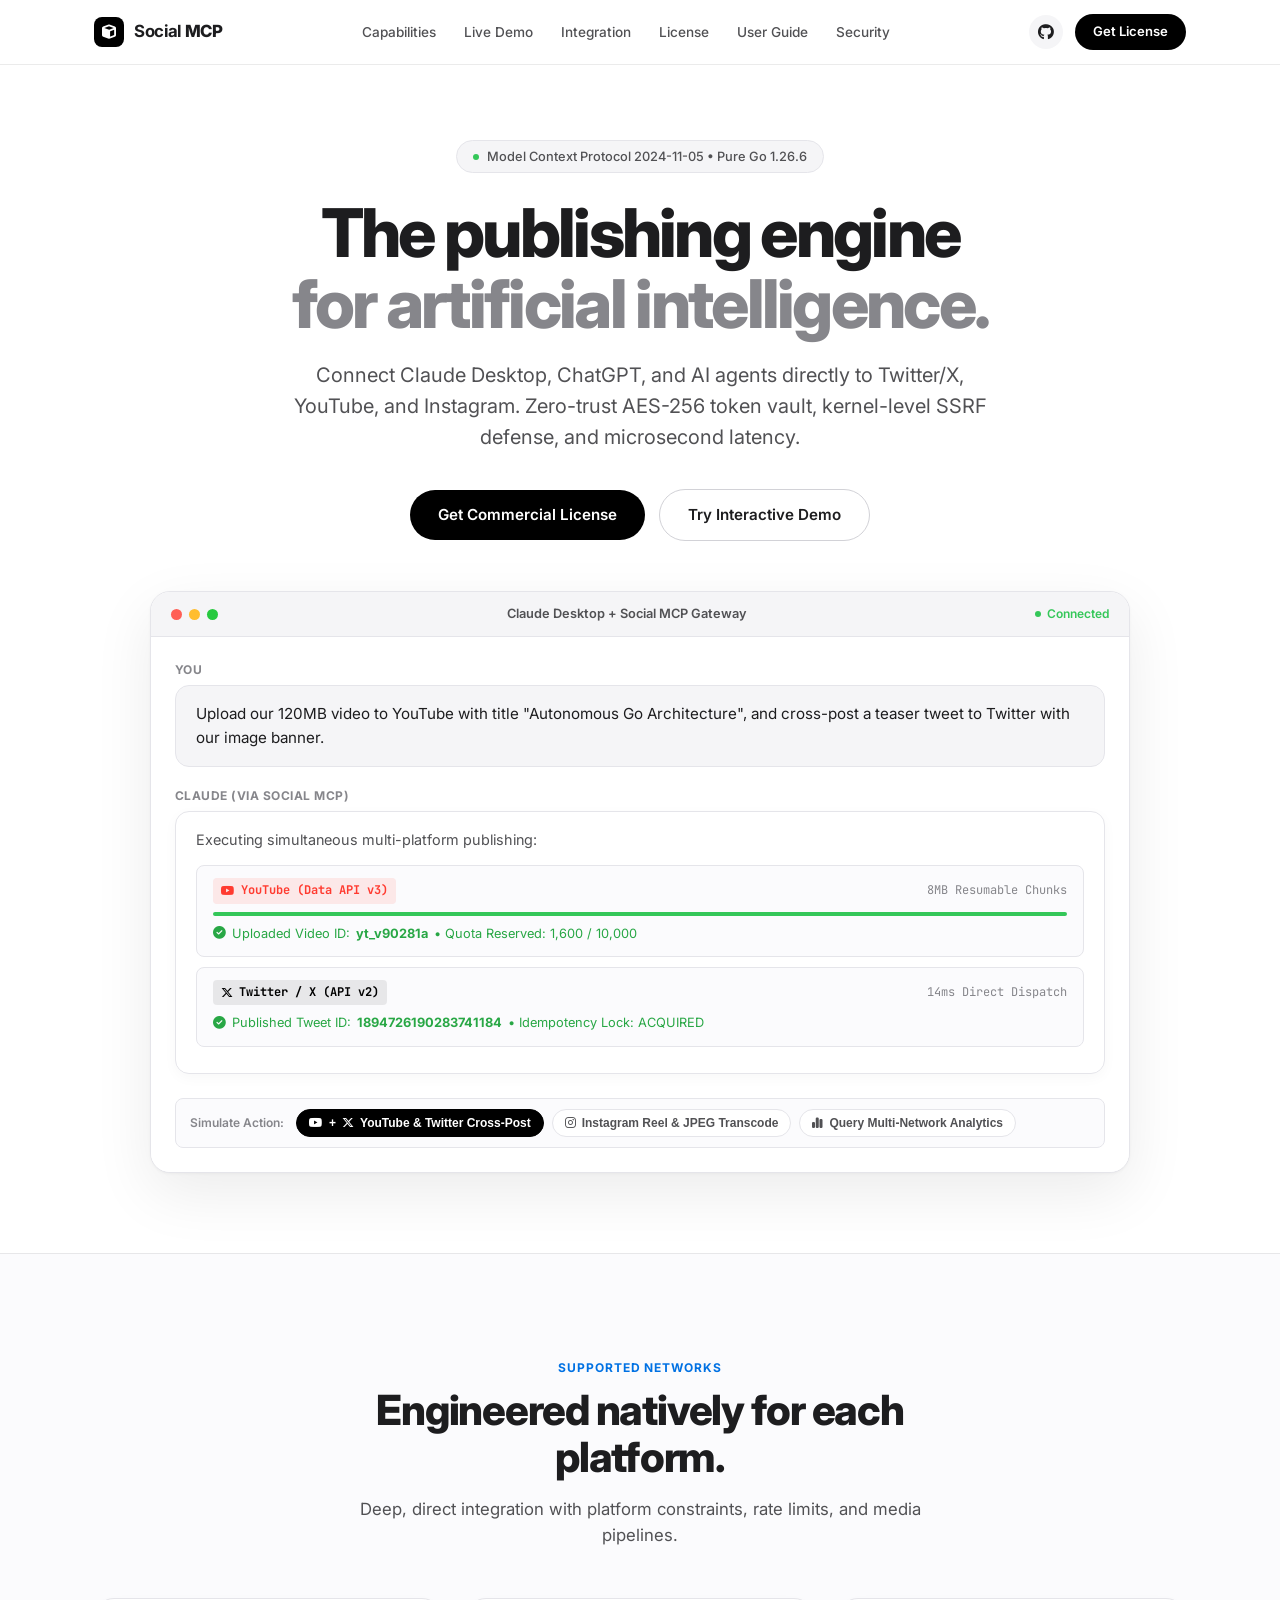
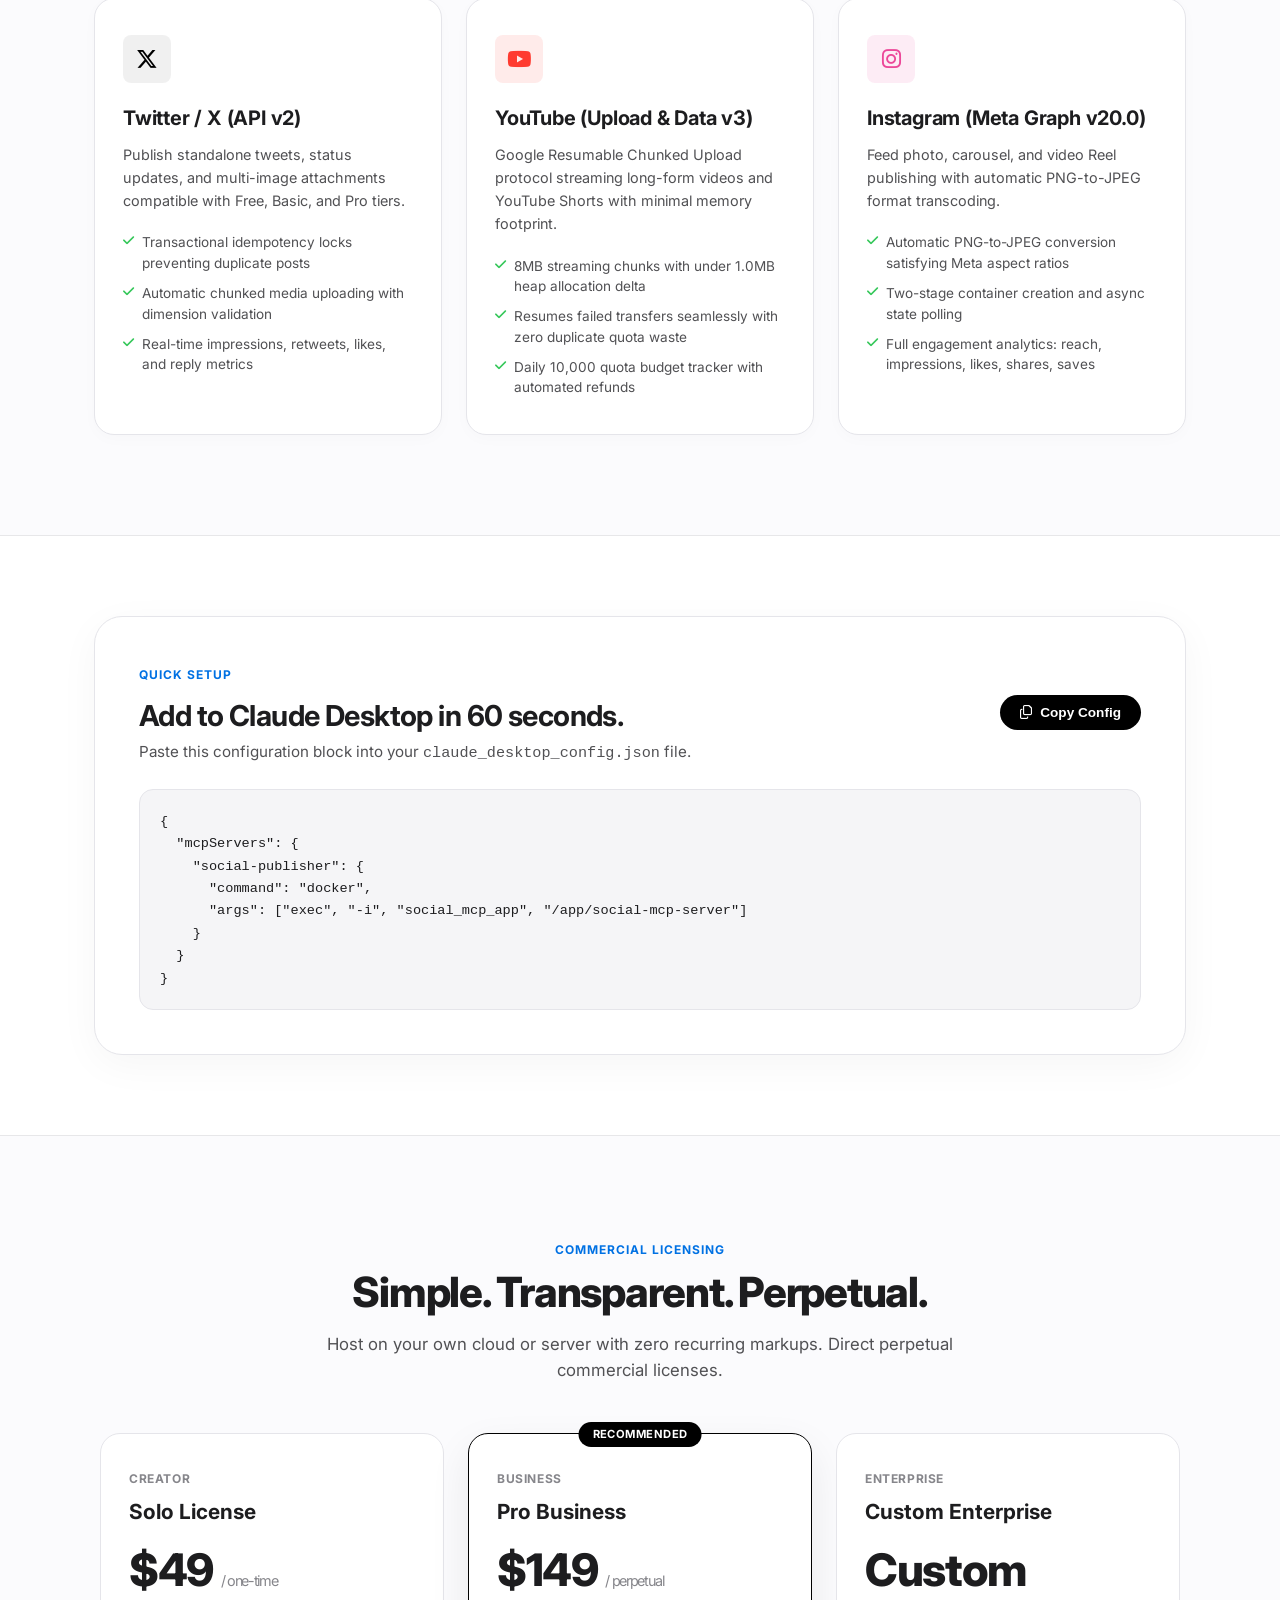
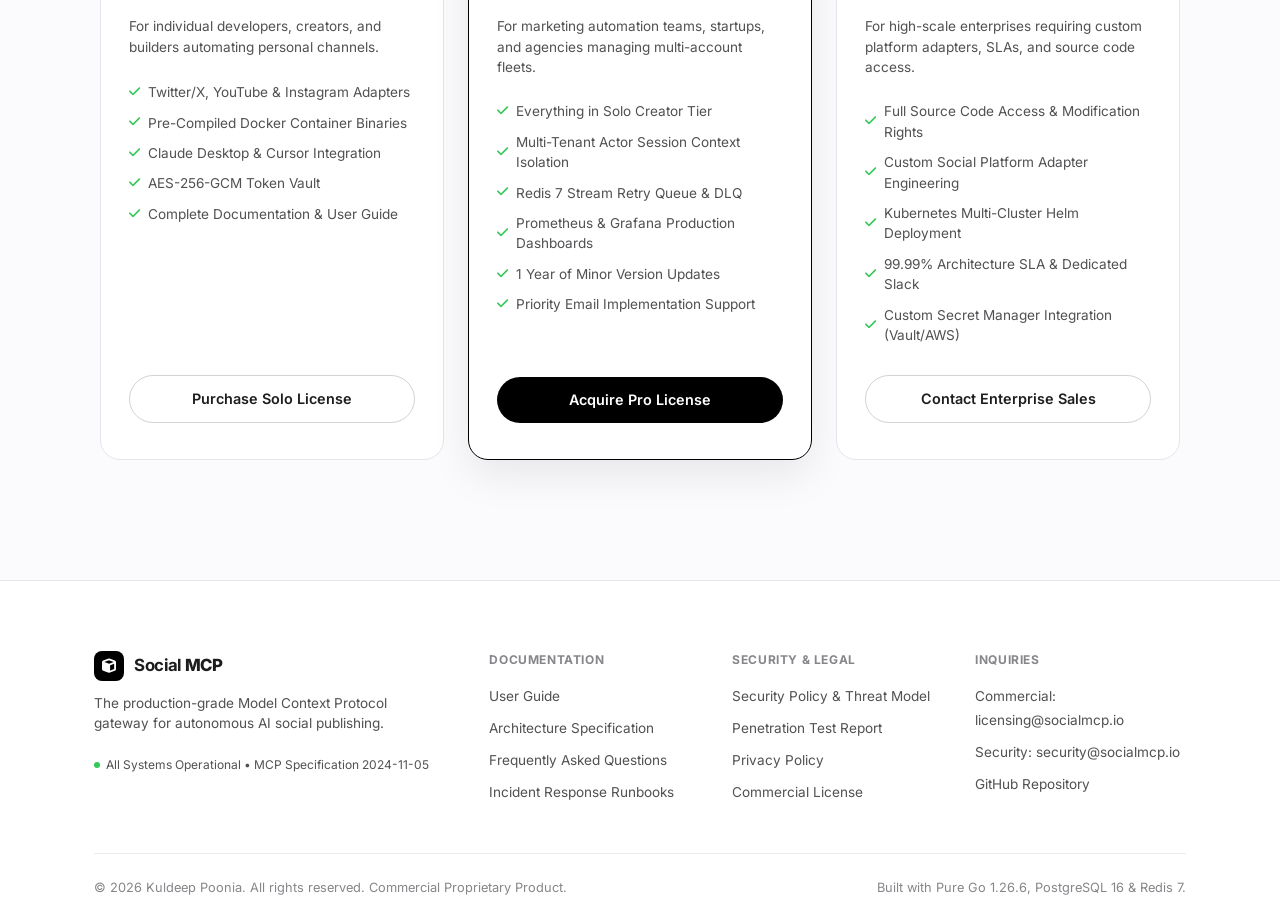
==== web/index.html @ 3e038bb0 "feat(server): serve embedded Apple-style landing page on root / route" ====
<!DOCTYPE html>
<html lang="en">
<head>
  <meta charset="UTF-8">
  <meta name="viewport" content="width=device-width, initial-scale=1.0">
  <title>Social Publishing MCP Server — The AI Publishing Gateway</title>
  <meta name="description" content="A clean, secure Model Context Protocol gateway allowing AI assistants like Claude Desktop and ChatGPT to publish content and fetch analytics across Twitter, YouTube, and Instagram.">
  <meta name="author" content="Kuldeep Poonia">

  <!-- Google Fonts: Inter Display & JetBrains Mono -->
  <link rel="preconnect" href="https://fonts.googleapis.com">
  <link rel="preconnect" href="https://fonts.gstatic.com" crossorigin>
  <link href="https://fonts.googleapis.com/css2?family=Inter:wght@300;400;500;600;700;800;900&family=JetBrains+Mono:wght@400;500;600&display=swap" rel="stylesheet">
  
  <!-- FontAwesome 6 -->
  <link rel="stylesheet" href="https://cdnjs.cloudflare.com/ajax/libs/font-awesome/6.5.1/css/all.min.css">
  
  <style>
    /* ==========================================================================
       Social Publishing MCP Server — Apple Light Minimalist Embedded Styles
       ========================================================================== */
    :root {
      --bg-pure: #ffffff;
      --bg-light: #fbfbfd;
      --bg-secondary: #f5f5f7;
      --bg-elevated: #ffffff;
      --bg-glass: rgba(255, 255, 255, 0.85);
      
      --border-light: rgba(0, 0, 0, 0.08);
      --border-subtle: #e5e5ea;
      --border-strong: #d2d2d7;
      
      --text-main: #1d1d1f;
      --text-secondary: #515154;
      --text-muted: #86868b;
      
      --apple-blue: #0071e3;
      --apple-green: #34c759;
      --apple-red: #ff3b30;
      
      --font-sans: 'Inter', -apple-system, BlinkMacSystemFont, 'SF Pro Display', 'Segoe UI', Roboto, sans-serif;
      --font-mono: 'JetBrains Mono', 'SF Mono', Menlo, Consolas, monospace;
      
      --radius-capsule: 9999px;
      --radius-sm: 8px;
      --radius-md: 14px;
      --radius-lg: 20px;
      --radius-xl: 28px;
      
      --ease-apple: cubic-bezier(0.16, 1, 0.3, 1);
    }

    *, *::before, *::after {
      box-sizing: border-box;
      margin: 0;
      padding: 0;
    }

    html {
      scroll-behavior: smooth;
      font-size: 16px;
      background-color: var(--bg-pure);
      color: var(--text-main);
      font-family: var(--font-sans);
      overflow-x: hidden;
      -webkit-font-smoothing: antialiased;
      -moz-osx-font-smoothing: grayscale;
    }

    body {
      position: relative;
      min-height: 100vh;
      line-height: 1.5;
      background: var(--bg-pure);
      color: var(--text-main);
    }

    .container {
      width: 100%;
      max-width: 1140px;
      margin: 0 auto;
      padding: 0 24px;
    }

    /* Apple Light Navbar */
    .navbar-wrapper {
      position: fixed;
      top: 0;
      left: 0;
      width: 100%;
      z-index: 1000;
      background: var(--bg-glass);
      backdrop-filter: blur(20px) saturate(180%);
      -webkit-backdrop-filter: blur(20px) saturate(180%);
      border-bottom: 1px solid var(--border-light);
    }

    .navbar {
      display: flex;
      align-items: center;
      justify-content: space-between;
      height: 64px;
    }

    .brand-logo {
      display: flex;
      align-items: center;
      gap: 10px;
      text-decoration: none;
      color: var(--text-main);
      font-size: 1.05rem;
      font-weight: 700;
      letter-spacing: -0.02em;
    }

    .logo-mark {
      width: 30px;
      height: 30px;
      border-radius: 8px;
      background: #000;
      color: #fff;
      display: flex;
      align-items: center;
      justify-content: center;
      font-size: 0.9rem;
    }

    .logo-text strong {
      font-weight: 800;
    }

    .nav-menu {
      display: flex;
      align-items: center;
      gap: 28px;
    }

    .nav-menu a {
      text-decoration: none;
      color: var(--text-secondary);
      font-size: 0.85rem;
      font-weight: 500;
      transition: color 0.2s var(--ease-apple);
    }

    .nav-menu a:hover {
      color: var(--text-main);
    }

    .nav-right {
      display: flex;
      align-items: center;
      gap: 12px;
    }

    .nav-icon-link {
      width: 34px;
      height: 34px;
      border-radius: 50%;
      background: var(--bg-secondary);
      display: flex;
      align-items: center;
      justify-content: center;
      color: var(--text-main);
      text-decoration: none;
      font-size: 1rem;
      transition: all 0.2s var(--ease-apple);
    }

    .nav-icon-link:hover {
      background: var(--border-subtle);
    }

    .nav-action-btn {
      background: #000;
      color: #fff;
      text-decoration: none;
      font-size: 0.82rem;
      font-weight: 600;
      padding: 8px 18px;
      border-radius: var(--radius-capsule);
      transition: all 0.2s var(--ease-apple);
    }

    .nav-action-btn:hover {
      background: #2a2a2e;
      transform: scale(1.02);
    }

    /* Hero Section */
    .hero-section {
      padding: 140px 24px 80px;
      display: flex;
      flex-direction: column;
      align-items: center;
      text-align: center;
      background: var(--bg-pure);
    }

    .hero-center {
      max-width: 840px;
      margin-bottom: 50px;
    }

    .pill-badge {
      display: inline-flex;
      align-items: center;
      gap: 8px;
      padding: 6px 16px;
      border-radius: var(--radius-capsule);
      background: var(--bg-secondary);
      border: 1px solid var(--border-subtle);
      font-size: 0.8rem;
      font-weight: 500;
      color: var(--text-secondary);
      margin-bottom: 24px;
    }

    .pill-dot {
      width: 6px;
      height: 6px;
      border-radius: 50%;
      background: var(--apple-green);
    }

    .hero-title {
      font-size: 4.2rem;
      font-weight: 800;
      letter-spacing: -0.04em;
      line-height: 1.06;
      margin-bottom: 20px;
      color: var(--text-main);
    }

    .hero-gradient-text {
      color: var(--text-muted);
    }

    .hero-description {
      font-size: 1.25rem;
      color: var(--text-secondary);
      line-height: 1.55;
      max-width: 720px;
      margin: 0 auto 36px;
      font-weight: 400;
    }

    .hero-button-group {
      display: flex;
      align-items: center;
      justify-content: center;
      gap: 14px;
      flex-wrap: wrap;
    }

    .btn-apple-black {
      display: inline-flex;
      align-items: center;
      background: #000;
      color: #fff;
      font-size: 0.95rem;
      font-weight: 600;
      padding: 14px 28px;
      border-radius: var(--radius-capsule);
      text-decoration: none;
      transition: all 0.2s var(--ease-apple);
    }

    .btn-apple-black:hover {
      background: #2a2a2e;
      transform: translateY(-2px);
      box-shadow: 0 6px 20px rgba(0, 0, 0, 0.15);
    }

    .btn-apple-outline {
      display: inline-flex;
      align-items: center;
      background: #fff;
      color: var(--text-main);
      border: 1px solid var(--border-strong);
      font-size: 0.95rem;
      font-weight: 600;
      padding: 14px 28px;
      border-radius: var(--radius-capsule);
      text-decoration: none;
      transition: all 0.2s var(--ease-apple);
    }

    .btn-apple-outline:hover {
      background: var(--bg-secondary);
      border-color: #a1a1a6;
      transform: translateY(-2px);
    }

    /* Demo Window */
    .demo-window-container {
      width: 100%;
      max-width: 980px;
      margin: 0 auto;
    }

    .demo-window {
      background: #ffffff;
      border: 1px solid var(--border-subtle);
      border-radius: var(--radius-lg);
      box-shadow: 0 20px 60px rgba(0, 0, 0, 0.08), 0 1px 3px rgba(0, 0, 0, 0.04);
      overflow: hidden;
      text-align: left;
    }

    .window-header {
      background: var(--bg-secondary);
      padding: 12px 20px;
      display: flex;
      align-items: center;
      justify-content: space-between;
      border-bottom: 1px solid var(--border-subtle);
    }

    .window-buttons {
      display: flex;
      gap: 7px;
    }

    .btn-dot {
      width: 11px;
      height: 11px;
      border-radius: 50%;
    }
    .btn-dot.close { background: #ff5f56; }
    .btn-dot.min { background: #ffbd2e; }
    .btn-dot.max { background: #27c93f; }

    .window-title {
      font-size: 0.8rem;
      font-weight: 600;
      color: var(--text-secondary);
    }

    .window-badge {
      font-size: 0.75rem;
      color: var(--apple-green);
      font-weight: 600;
      display: flex;
      align-items: center;
      gap: 6px;
    }

    .live-dot {
      width: 6px;
      height: 6px;
      border-radius: 50%;
      background: var(--apple-green);
    }

    .window-body {
      padding: 24px;
      background: #ffffff;
    }

    .chat-thread {
      display: flex;
      flex-direction: column;
      gap: 20px;
      margin-bottom: 24px;
    }

    .chat-row {
      display: flex;
      flex-direction: column;
      gap: 6px;
    }

    .chat-label {
      font-size: 0.75rem;
      font-weight: 700;
      color: var(--text-muted);
      text-transform: uppercase;
      letter-spacing: 0.04em;
    }

    .chat-card {
      border-radius: var(--radius-md);
      padding: 16px 20px;
      font-size: 0.95rem;
      line-height: 1.6;
    }

    .user-bubble {
      background: var(--bg-secondary);
      color: var(--text-main);
      border: 1px solid var(--border-subtle);
    }

    .ai-bubble {
      background: #ffffff;
      border: 1px solid var(--border-subtle);
      color: var(--text-main);
      box-shadow: 0 4px 14px rgba(0, 0, 0, 0.03);
    }

    .ai-intro {
      margin-bottom: 14px;
      color: var(--text-secondary);
      font-size: 0.9rem;
    }

    .step-card {
      background: var(--bg-light);
      border: 1px solid var(--border-subtle);
      border-radius: var(--radius-sm);
      padding: 12px 16px;
      margin-bottom: 10px;
    }

    .step-header {
      display: flex;
      align-items: center;
      justify-content: space-between;
      margin-bottom: 8px;
    }

    .platform-tag {
      font-size: 0.75rem;
      font-weight: 700;
      font-family: var(--font-mono);
      padding: 3px 8px;
      border-radius: 4px;
      display: inline-flex;
      align-items: center;
      gap: 6px;
    }

    .platform-tag.yt { background: rgba(255, 59, 48, 0.1); color: #ff3b30; }
    .platform-tag.x { background: rgba(0, 0, 0, 0.08); color: #000; }
    .platform-tag.ig { background: rgba(236, 72, 153, 0.1); color: #ec4899; }

    .step-speed {
      font-size: 0.75rem;
      color: var(--text-muted);
      font-family: var(--font-mono);
    }

    .progress-line {
      width: 100%;
      height: 4px;
      background: var(--border-subtle);
      border-radius: 99px;
      overflow: hidden;
      margin-bottom: 8px;
    }

    .progress-bar-fill {
      height: 100%;
      background: #34c759;
    }

    .step-result {
      font-size: 0.8rem;
      display: flex;
      align-items: center;
      gap: 6px;
    }

    .text-success { color: #28a745; }

    .action-bar {
      background: var(--bg-light);
      border: 1px solid var(--border-subtle);
      border-radius: var(--radius-sm);
      padding: 10px 14px;
      display: flex;
      align-items: center;
      gap: 12px;
      flex-wrap: wrap;
    }

    .action-bar-label {
      font-size: 0.75rem;
      font-weight: 600;
      color: var(--text-muted);
    }

    .action-chips {
      display: flex;
      gap: 8px;
      flex-wrap: wrap;
    }

    .action-chip {
      background: #ffffff;
      border: 1px solid var(--border-subtle);
      color: var(--text-secondary);
      font-size: 0.75rem;
      font-weight: 600;
      padding: 6px 12px;
      border-radius: var(--radius-capsule);
      cursor: pointer;
      display: inline-flex;
      align-items: center;
      gap: 6px;
      transition: all 0.2s var(--ease-apple);
    }

    .action-chip.active, .action-chip:hover {
      background: #000;
      color: #fff;
      border-color: #000;
    }

    /* Platforms Section */
    .platforms-section {
      padding: 100px 24px;
      background: var(--bg-light);
      border-top: 1px solid var(--border-light);
      border-bottom: 1px solid var(--border-light);
    }

    .text-center { text-align: center; }

    .section-heading-wrap {
      max-width: 640px;
      margin: 0 auto 50px;
    }

    .eyebrow {
      display: inline-block;
      font-size: 0.75rem;
      font-weight: 700;
      text-transform: uppercase;
      letter-spacing: 0.08em;
      color: var(--apple-blue);
      margin-bottom: 10px;
    }

    .heading-title {
      font-size: 2.6rem;
      font-weight: 800;
      letter-spacing: -0.03em;
      line-height: 1.15;
      margin-bottom: 14px;
      color: var(--text-main);
    }

    .heading-sub {
      font-size: 1.05rem;
      color: var(--text-secondary);
      line-height: 1.55;
    }

    .platforms-cards-grid {
      display: grid;
      grid-template-columns: repeat(3, 1fr);
      gap: 24px;
    }

    .platform-box {
      background: #ffffff;
      border: 1px solid var(--border-subtle);
      border-radius: var(--radius-lg);
      padding: 36px 28px;
      box-shadow: 0 4px 16px rgba(0, 0, 0, 0.02);
      transition: all 0.25s var(--ease-apple);
    }

    .platform-box:hover {
      transform: translateY(-3px);
      box-shadow: 0 12px 30px rgba(0, 0, 0, 0.06);
      border-color: var(--border-strong);
    }

    .platform-icon-wrap {
      width: 48px;
      height: 48px;
      border-radius: var(--radius-sm);
      display: flex;
      align-items: center;
      justify-content: center;
      font-size: 1.35rem;
      margin-bottom: 20px;
    }

    .x-bg { background: rgba(0, 0, 0, 0.06); color: #000; }
    .yt-bg { background: rgba(255, 59, 48, 0.1); color: #ff3b30; }
    .ig-bg { background: rgba(236, 72, 153, 0.1); color: #ec4899; }

    .platform-name {
      font-size: 1.25rem;
      font-weight: 700;
      margin-bottom: 10px;
      letter-spacing: -0.01em;
    }

    .platform-info {
      font-size: 0.9rem;
      color: var(--text-secondary);
      line-height: 1.6;
      margin-bottom: 20px;
    }

    .feature-bullets {
      list-style: none;
      display: flex;
      flex-direction: column;
      gap: 10px;
    }

    .feature-bullets li {
      font-size: 0.85rem;
      color: var(--text-secondary);
      display: flex;
      align-items: flex-start;
      gap: 8px;
    }

    .feature-bullets li i {
      color: var(--apple-green);
      margin-top: 3px;
      font-size: 0.8rem;
    }

    /* Integration Section */
    .integration-section {
      padding: 80px 24px;
    }

    .integration-card {
      background: #ffffff;
      border: 1px solid var(--border-subtle);
      border-radius: var(--radius-xl);
      padding: 44px;
      box-shadow: 0 10px 40px rgba(0, 0, 0, 0.04);
    }

    .int-header {
      display: flex;
      align-items: center;
      justify-content: space-between;
      margin-bottom: 24px;
      flex-wrap: wrap;
      gap: 16px;
    }

    .int-title {
      font-size: 1.8rem;
      font-weight: 700;
      letter-spacing: -0.02em;
      margin-bottom: 4px;
    }

    .int-sub {
      font-size: 0.95rem;
      color: var(--text-secondary);
    }

    .btn-copy-config {
      background: #000;
      color: #fff;
      border: none;
      font-size: 0.85rem;
      font-weight: 600;
      padding: 10px 20px;
      border-radius: var(--radius-capsule);
      cursor: pointer;
      display: inline-flex;
      align-items: center;
      gap: 8px;
      transition: all 0.2s var(--ease-apple);
    }

    .btn-copy-config:hover {
      background: #333;
    }

    .code-box pre {
      background: var(--bg-secondary);
      border: 1px solid var(--border-subtle);
      border-radius: var(--radius-md);
      padding: 20px;
      font-family: var(--font-mono);
      font-size: 0.85rem;
      color: var(--text-main);
      overflow-x: auto;
    }

    /* Pricing Section */
    .pricing-section {
      padding: 100px 24px 120px;
      background: var(--bg-light);
      border-top: 1px solid var(--border-light);
    }

    .pricing-cards-grid {
      display: grid;
      grid-template-columns: repeat(3, 1fr);
      gap: 24px;
      max-width: 1080px;
      margin: 0 auto;
    }

    .price-box {
      background: #ffffff;
      border: 1px solid var(--border-subtle);
      border-radius: var(--radius-lg);
      padding: 36px 28px;
      display: flex;
      flex-direction: column;
      position: relative;
      transition: all 0.25s var(--ease-apple);
    }

    .price-box:hover {
      transform: translateY(-4px);
      box-shadow: 0 12px 30px rgba(0, 0, 0, 0.05);
    }

    .featured-box {
      border-color: #000;
      box-shadow: 0 16px 40px rgba(0, 0, 0, 0.08);
    }

    .popular-ribbon {
      position: absolute;
      top: -12px;
      left: 50%;
      transform: translateX(-50%);
      background: #000;
      color: #fff;
      font-size: 0.7rem;
      font-weight: 700;
      text-transform: uppercase;
      padding: 4px 14px;
      border-radius: var(--radius-capsule);
      letter-spacing: 0.04em;
    }

    .tier-badge {
      font-size: 0.75rem;
      font-weight: 700;
      text-transform: uppercase;
      color: var(--text-muted);
      letter-spacing: 0.05em;
      margin-bottom: 8px;
    }

    .tier-title {
      font-size: 1.3rem;
      font-weight: 700;
      margin-bottom: 10px;
    }

    .tier-cost {
      font-size: 2.8rem;
      font-weight: 800;
      letter-spacing: -0.03em;
      margin-bottom: 12px;
      color: var(--text-main);
    }

    .tier-cost span {
      font-size: 0.9rem;
      font-weight: 400;
      color: var(--text-muted);
    }

    .tier-summary {
      font-size: 0.85rem;
      color: var(--text-secondary);
      margin-bottom: 24px;
      min-height: 42px;
    }

    .tier-perks {
      list-style: none;
      display: flex;
      flex-direction: column;
      gap: 10px;
      margin-bottom: 30px;
      flex-grow: 1;
    }

    .tier-perks li {
      font-size: 0.85rem;
      color: var(--text-secondary);
      display: flex;
      align-items: center;
      gap: 8px;
    }

    .tier-perks li i {
      color: var(--apple-green);
      font-size: 0.8rem;
    }

    .btn-price-solid {
      display: inline-flex;
      align-items: center;
      justify-content: center;
      background: #000;
      color: #fff;
      font-size: 0.9rem;
      font-weight: 600;
      padding: 12px 20px;
      border-radius: var(--radius-capsule);
      text-decoration: none;
      transition: all 0.2s var(--ease-apple);
    }

    .btn-price-solid:hover {
      background: #333;
    }

    .btn-price-outline {
      display: inline-flex;
      align-items: center;
      justify-content: center;
      background: #fff;
      color: var(--text-main);
      border: 1px solid var(--border-strong);
      font-size: 0.9rem;
      font-weight: 600;
      padding: 12px 20px;
      border-radius: var(--radius-capsule);
      text-decoration: none;
      transition: all 0.2s var(--ease-apple);
    }

    .btn-price-outline:hover {
      background: var(--bg-secondary);
      border-color: #000;
    }

    /* Clean Footer */
    .footer-wrapper {
      background: #ffffff;
      border-top: 1px solid var(--border-subtle);
      padding: 70px 0 30px;
    }

    .footer-top {
      display: grid;
      grid-template-columns: 1.3fr 2.7fr;
      gap: 60px;
      margin-bottom: 50px;
    }

    .footer-brand-desc {
      font-size: 0.85rem;
      color: var(--text-secondary);
      max-width: 300px;
      margin: 12px 0 16px;
      line-height: 1.5;
    }

    .footer-operational-status {
      font-size: 0.75rem;
      color: var(--text-secondary);
      display: inline-flex;
      align-items: center;
      gap: 6px;
    }

    .status-dot {
      width: 6px;
      height: 6px;
      border-radius: 50%;
      background: var(--apple-green);
    }

    .footer-nav-grid {
      display: grid;
      grid-template-columns: repeat(3, 1fr);
      gap: 32px;
    }

    .footer-nav-col h4 {
      font-size: 0.75rem;
      font-weight: 700;
      text-transform: uppercase;
      letter-spacing: 0.05em;
      color: var(--text-muted);
      margin-bottom: 14px;
    }

    .footer-nav-col ul {
      list-style: none;
      display: flex;
      flex-direction: column;
      gap: 8px;
    }

    .footer-nav-col a {
      text-decoration: none;
      font-size: 0.85rem;
      color: var(--text-secondary);
      transition: color 0.2s var(--ease-apple);
    }

    .footer-nav-col a:hover {
      color: #000;
    }

    .footer-bottom {
      display: flex;
      align-items: center;
      justify-content: space-between;
      padding-top: 24px;
      border-top: 1px solid var(--border-light);
      font-size: 0.8rem;
      color: var(--text-muted);
    }

    /* Toast Capsule */
    .toast-popup {
      position: fixed;
      bottom: 24px;
      right: 24px;
      background: #000;
      color: #fff;
      font-size: 0.85rem;
      font-weight: 600;
      padding: 10px 20px;
      border-radius: var(--radius-capsule);
      box-shadow: 0 10px 30px rgba(0, 0, 0, 0.2);
      transform: translateY(80px);
      opacity: 0;
      transition: all 0.3s var(--ease-apple);
      z-index: 2000;
    }

    .toast-popup.show {
      transform: translateY(0);
      opacity: 1;
    }

    /* Responsive Queries */
    @media (max-width: 992px) {
      .hero-title { font-size: 3rem; }
      .platforms-cards-grid { grid-template-columns: 1fr; }
      .pricing-cards-grid { grid-template-columns: 1fr; }
      .footer-top { grid-template-columns: 1fr; }
    }

    @media (max-width: 768px) {
      .nav-menu { display: none; }
      .hero-title { font-size: 2.3rem; }
      .hero-description { font-size: 1.05rem; }
      .footer-nav-grid { grid-template-columns: 1fr; }
      .footer-bottom { flex-direction: column; gap: 8px; text-align: center; }
    }
  </style>
</head>
<body>

  <!-- Apple Light Frosted Navigation Bar -->
  <header class="navbar-wrapper">
    <nav class="navbar container">
      <a href="#" class="brand-logo">
        <div class="logo-mark">
          <i class="fa-solid fa-cube"></i>
        </div>
        <span class="logo-text">Social <strong>MCP</strong></span>
      </a>

      <div class="nav-menu">
        <a href="#features">Capabilities</a>
        <a href="#demo">Live Demo</a>
        <a href="#integration">Integration</a>
        <a href="#pricing">License</a>
        <a href="USER_GUIDE.md">User Guide</a>
        <a href="SECURITY.md">Security</a>
      </div>

      <div class="nav-right">
        <a href="https://github.com/kuldeep-poonia/social-publish-mcp-server" target="_blank" class="nav-icon-link" title="GitHub Repository">
          <i class="fa-brands fa-github"></i>
        </a>
        <a href="#pricing" class="nav-action-btn">Get License</a>
      </div>
    </nav>
  </header>

  <!-- Hero Section -->
  <section class="hero-section container">
    <div class="hero-center">
      <div class="pill-badge">
        <span class="pill-dot"></span>
        <span>Model Context Protocol 2024-11-05 • Pure Go 1.26.6</span>
      </div>

      <h1 class="hero-title">
        The publishing engine <br>
        <span class="hero-gradient-text">for artificial intelligence.</span>
      </h1>

      <p class="hero-description">
        Connect Claude Desktop, ChatGPT, and AI agents directly to Twitter/X, YouTube, and Instagram. Zero-trust AES-256 token vault, kernel-level SSRF defense, and microsecond latency.
      </p>

      <div class="hero-button-group">
        <a href="#pricing" class="btn-apple-black">Get Commercial License</a>
        <a href="#demo" class="btn-apple-outline">Try Interactive Demo</a>
      </div>
    </div>

    <!-- Apple Light Software Window Demo -->
    <div class="demo-window-container" id="demo">
      <div class="demo-window">
        <!-- Mac Chrome Header -->
        <div class="window-header">
          <div class="window-buttons">
            <span class="btn-dot close"></span>
            <span class="btn-dot min"></span>
            <span class="btn-dot max"></span>
          </div>
          <div class="window-title">Claude Desktop + Social MCP Gateway</div>
          <div class="window-badge">
            <span class="live-dot"></span> Connected
          </div>
        </div>

        <!-- Terminal Chat Stream -->
        <div class="window-body">
          <div class="chat-thread" id="chat-thread">
            <!-- User Message -->
            <div class="chat-row user-side">
              <div class="chat-label">You</div>
              <div class="chat-card user-bubble">
                Upload our 120MB video to YouTube with title "Autonomous Go Architecture", and cross-post a teaser tweet to Twitter with our image banner.
              </div>
            </div>

            <!-- AI Message -->
            <div class="chat-row ai-side">
              <div class="chat-label">Claude (via Social MCP)</div>
              <div class="chat-card ai-bubble">
                <p class="ai-intro">Executing simultaneous multi-platform publishing:</p>

                <!-- YouTube Step Card -->
                <div class="step-card">
                  <div class="step-header">
                    <span class="platform-tag yt"><i class="fa-brands fa-youtube"></i> YouTube (Data API v3)</span>
                    <span class="step-speed">8MB Resumable Chunks</span>
                  </div>
                  <div class="progress-line">
                    <div class="progress-bar-fill" style="width: 100%;"></div>
                  </div>
                  <div class="step-result text-success">
                    <i class="fa-solid fa-circle-check"></i> Uploaded Video ID: <strong>yt_v90281a</strong> • Quota Reserved: 1,600 / 10,000
                  </div>
                </div>

                <!-- Twitter Step Card -->
                <div class="step-card">
                  <div class="step-header">
                    <span class="platform-tag x"><i class="fa-brands fa-x-twitter"></i> Twitter / X (API v2)</span>
                    <span class="step-speed">14ms Direct Dispatch</span>
                  </div>
                  <div class="step-result text-success">
                    <i class="fa-solid fa-circle-check"></i> Published Tweet ID: <strong>1894726190283741184</strong> • Idempotency Lock: ACQUIRED
                  </div>
                </div>
              </div>
            </div>
          </div>

          <!-- Interactive Action Switcher -->
          <div class="action-bar">
            <span class="action-bar-label">Simulate Action:</span>
            <div class="action-chips">
              <button class="action-chip active" data-action="combo">
                <i class="fa-brands fa-youtube"></i> + <i class="fa-brands fa-x-twitter"></i> YouTube &amp; Twitter Cross-Post
              </button>
              <button class="action-chip" data-action="instagram">
                <i class="fa-brands fa-instagram"></i> Instagram Reel &amp; JPEG Transcode
              </button>
              <button class="action-chip" data-action="analytics">
                <i class="fa-solid fa-chart-simple"></i> Query Multi-Network Analytics
              </button>
            </div>
          </div>
        </div>
      </div>
    </div>
  </section>

  <!-- 3 Core Platforms Section -->
  <section class="platforms-section" id="features">
    <div class="container">
      <div class="section-heading-wrap text-center">
        <span class="eyebrow">Supported Networks</span>
        <h2 class="heading-title">Engineered natively for each platform.</h2>
        <p class="heading-sub">Deep, direct integration with platform constraints, rate limits, and media pipelines.</p>
      </div>

      <div class="platforms-cards-grid">
        <!-- Twitter / X Card -->
        <div class="platform-box">
          <div class="platform-icon-wrap x-bg">
            <i class="fa-brands fa-x-twitter"></i>
          </div>
          <h3 class="platform-name">Twitter / X (API v2)</h3>
          <p class="platform-info">Publish standalone tweets, status updates, and multi-image attachments compatible with Free, Basic, and Pro tiers.</p>
          <ul class="feature-bullets">
            <li><i class="fa-solid fa-check"></i> Transactional idempotency locks preventing duplicate posts</li>
            <li><i class="fa-solid fa-check"></i> Automatic chunked media uploading with dimension validation</li>
            <li><i class="fa-solid fa-check"></i> Real-time impressions, retweets, likes, and reply metrics</li>
          </ul>
        </div>

        <!-- YouTube Card -->
        <div class="platform-box">
          <div class="platform-icon-wrap yt-bg">
            <i class="fa-brands fa-youtube"></i>
          </div>
          <h3 class="platform-name">YouTube (Upload &amp; Data v3)</h3>
          <p class="platform-info">Google Resumable Chunked Upload protocol streaming long-form videos and YouTube Shorts with minimal memory footprint.</p>
          <ul class="feature-bullets">
            <li><i class="fa-solid fa-check"></i> 8MB streaming chunks with under 1.0MB heap allocation delta</li>
            <li><i class="fa-solid fa-check"></i> Resumes failed transfers seamlessly with zero duplicate quota waste</li>
            <li><i class="fa-solid fa-check"></i> Daily 10,000 quota budget tracker with automated refunds</li>
          </ul>
        </div>

        <!-- Instagram Card -->
        <div class="platform-box">
          <div class="platform-icon-wrap ig-bg">
            <i class="fa-brands fa-instagram"></i>
          </div>
          <h3 class="platform-name">Instagram (Meta Graph v20.0)</h3>
          <p class="platform-info">Feed photo, carousel, and video Reel publishing with automatic PNG-to-JPEG format transcoding.</p>
          <ul class="feature-bullets">
            <li><i class="fa-solid fa-check"></i> Automatic PNG-to-JPEG conversion satisfying Meta aspect ratios</li>
            <li><i class="fa-solid fa-check"></i> Two-stage container creation and async state polling</li>
            <li><i class="fa-solid fa-check"></i> Full engagement analytics: reach, impressions, likes, shares, saves</li>
          </ul>
        </div>
      </div>
    </div>
  </section>

  <!-- 1-Minute Claude Integration -->
  <section class="integration-section" id="integration">
    <div class="container">
      <div class="integration-card">
        <div class="int-header">
          <div>
            <span class="eyebrow">Quick Setup</span>
            <h2 class="int-title">Add to Claude Desktop in 60 seconds.</h2>
            <p class="int-sub">Paste this configuration block into your <code>claude_desktop_config.json</code> file.</p>
          </div>
          <button class="btn-copy-config" id="btn-copy-config">
            <i class="fa-regular fa-copy"></i>
            <span>Copy Config</span>
          </button>
        </div>

        <div class="code-box">
          <pre><code>{
  "mcpServers": {
    "social-publisher": {
      "command": "docker",
      "args": ["exec", "-i", "social_mcp_app", "/app/social-mcp-server"]
    }
  }
}</code></pre>
        </div>
      </div>
    </div>
  </section>

  <!-- Pricing Section -->
  <section class="pricing-section" id="pricing">
    <div class="container">
      <div class="section-heading-wrap text-center">
        <span class="eyebrow">Commercial Licensing</span>
        <h2 class="heading-title">Simple. Transparent. Perpetual.</h2>
        <p class="heading-sub">Host on your own cloud or server with zero recurring markups. Direct perpetual commercial licenses.</p>
      </div>

      <div class="pricing-cards-grid">
        <!-- Solo Tier -->
        <div class="price-box">
          <div class="tier-badge">Creator</div>
          <h3 class="tier-title">Solo License</h3>
          <div class="tier-cost">$49 <span>/ one-time</span></div>
          <p class="tier-summary">For individual developers, creators, and builders automating personal channels.</p>
          <ul class="tier-perks">
            <li><i class="fa-solid fa-check"></i> Twitter/X, YouTube &amp; Instagram Adapters</li>
            <li><i class="fa-solid fa-check"></i> Pre-Compiled Docker Container Binaries</li>
            <li><i class="fa-solid fa-check"></i> Claude Desktop &amp; Cursor Integration</li>
            <li><i class="fa-solid fa-check"></i> AES-256-GCM Token Vault</li>
            <li><i class="fa-solid fa-check"></i> Complete Documentation &amp; User Guide</li>
          </ul>
          <a href="mailto:licensing@socialmcp.io?subject=Solo%20Creator%20License%20Purchase" class="btn-price-outline">Purchase Solo License</a>
        </div>

        <!-- Pro Business Tier (Featured) -->
        <div class="price-box featured-box">
          <div class="popular-ribbon">Recommended</div>
          <div class="tier-badge">Business</div>
          <h3 class="tier-title">Pro Business</h3>
          <div class="tier-cost">$149 <span>/ perpetual</span></div>
          <p class="tier-summary">For marketing automation teams, startups, and agencies managing multi-account fleets.</p>
          <ul class="tier-perks">
            <li><i class="fa-solid fa-check"></i> Everything in Solo Creator Tier</li>
            <li><i class="fa-solid fa-check"></i> Multi-Tenant Actor Session Context Isolation</li>
            <li><i class="fa-solid fa-check"></i> Redis 7 Stream Retry Queue &amp; DLQ</li>
            <li><i class="fa-solid fa-check"></i> Prometheus &amp; Grafana Production Dashboards</li>
            <li><i class="fa-solid fa-check"></i> 1 Year of Minor Version Updates</li>
            <li><i class="fa-solid fa-check"></i> Priority Email Implementation Support</li>
          </ul>
          <a href="mailto:licensing@socialmcp.io?subject=Pro%20Business%20License%20Purchase" class="btn-price-solid">Acquire Pro License</a>
        </div>

        <!-- Enterprise Tier -->
        <div class="price-box">
          <div class="tier-badge">Enterprise</div>
          <h3 class="tier-title">Custom Enterprise</h3>
          <div class="tier-cost">Custom</div>
          <p class="tier-summary">For high-scale enterprises requiring custom platform adapters, SLAs, and source code access.</p>
          <ul class="tier-perks">
            <li><i class="fa-solid fa-check"></i> Full Source Code Access &amp; Modification Rights</li>
            <li><i class="fa-solid fa-check"></i> Custom Social Platform Adapter Engineering</li>
            <li><i class="fa-solid fa-check"></i> Kubernetes Multi-Cluster Helm Deployment</li>
            <li><i class="fa-solid fa-check"></i> 99.99% Architecture SLA &amp; Dedicated Slack</li>
            <li><i class="fa-solid fa-check"></i> Custom Secret Manager Integration (Vault/AWS)</li>
          </ul>
          <a href="mailto:licensing@socialmcp.io?subject=Enterprise%20Commercial%20Inquiry" class="btn-price-outline">Contact Enterprise Sales</a>
        </div>
      </div>
    </div>
  </section>

  <!-- Clean Apple-Style Minimalist Footer -->
  <footer class="footer-wrapper">
    <div class="container">
      <div class="footer-top">
        <div class="footer-brand-col">
          <div class="brand-logo">
            <div class="logo-mark"><i class="fa-solid fa-cube"></i></div>
            <span class="logo-text">Social <strong>MCP</strong></span>
          </div>
          <p class="footer-brand-desc">The production-grade Model Context Protocol gateway for autonomous AI social publishing.</p>
          <div class="footer-operational-status">
            <span class="status-dot"></span> All Systems Operational • MCP Specification 2024-11-05
          </div>
        </div>

        <div class="footer-nav-grid">
          <div class="footer-nav-col">
            <h4>Documentation</h4>
            <ul>
              <li><a href="USER_GUIDE.md">User Guide</a></li>
              <li><a href="ARCHITECTURE.md">Architecture Specification</a></li>
              <li><a href="FAQ.md">Frequently Asked Questions</a></li>
              <li><a href="INCIDENT_RESPONSE.md">Incident Response Runbooks</a></li>
            </ul>
          </div>

          <div class="footer-nav-col">
            <h4>Security &amp; Legal</h4>
            <ul>
              <li><a href="SECURITY.md">Security Policy &amp; Threat Model</a></li>
              <li><a href="PEN_TEST_REPORT.md">Penetration Test Report</a></li>
              <li><a href="PRIVACY_POLICY.md">Privacy Policy</a></li>
              <li><a href="LICENSE">Commercial License</a></li>
            </ul>
          </div>

          <div class="footer-nav-col">
            <h4>Inquiries</h4>
            <ul>
              <li><a href="mailto:licensing@socialmcp.io">Commercial: licensing@socialmcp.io</a></li>
              <li><a href="mailto:security@socialmcp.io">Security: security@socialmcp.io</a></li>
              <li><a href="https://github.com/kuldeep-poonia/social-publish-mcp-server" target="_blank">GitHub Repository</a></li>
            </ul>
          </div>
        </div>
      </div>

      <div class="footer-bottom">
        <p>© 2026 Kuldeep Poonia. All rights reserved. Commercial Proprietary Product.</p>
        <p>Built with Pure Go 1.26.6, PostgreSQL 16 &amp; Redis 7.</p>
      </div>
    </div>
  </footer>

  <!-- Toast Notification -->
  <div class="toast-popup" id="toast">Copied to clipboard</div>

  <script>
    document.addEventListener('DOMContentLoaded', () => {
      const toast = document.getElementById('toast');
      function showToast(msg = 'Copied to clipboard') {
        if (!toast) return;
        toast.textContent = msg;
        toast.classList.add('show');
        setTimeout(() => toast.classList.remove('show'), 2000);
      }

      function copyText(text) {
        if (navigator.clipboard && window.isSecureContext) {
          navigator.clipboard.writeText(text).then(() => showToast());
        } else {
          const textarea = document.createElement('textarea');
          textarea.value = text;
          document.body.appendChild(textarea);
          textarea.select();
          document.execCommand('copy');
          document.body.removeChild(textarea);
          showToast();
        }
      }

      const btnCopyConfig = document.getElementById('btn-copy-config');
      const claudeConfigText = `{\n  "mcpServers": {\n    "social-publisher": {\n      "command": "docker",\n      "args": ["exec", "-i", "social_mcp_app", "/app/social-mcp-server"]\n    }\n  }\n}`;
      if (btnCopyConfig) {
        btnCopyConfig.addEventListener('click', () => copyText(claudeConfigText));
      }

      const chatThread = document.getElementById('chat-thread');
      const actionChips = document.querySelectorAll('.action-chip');

      const demoScenarios = {
        combo: {
          userQuery: 'Upload our 120MB video to YouTube with title "Autonomous Go Architecture", and cross-post a teaser tweet to Twitter with our image banner.',
          aiResponse: `
            <p class="ai-intro">Executing simultaneous multi-platform publishing:</p>
            <div class="step-card">
              <div class="step-header">
                <span class="platform-tag yt"><i class="fa-brands fa-youtube"></i> YouTube (Data API v3)</span>
                <span class="step-speed">8MB Resumable Chunks</span>
              </div>
              <div class="progress-line">
                <div class="progress-bar-fill" style="width: 100%;"></div>
              </div>
              <div class="step-result text-success">
                <i class="fa-solid fa-circle-check"></i> Uploaded Video ID: <strong>yt_v90281a</strong> • Quota Reserved: 1,600 / 10,000
              </div>
            </div>

            <div class="step-card">
              <div class="step-header">
                <span class="platform-tag x"><i class="fa-brands fa-x-twitter"></i> Twitter / X (API v2)</span>
                <span class="step-speed">14ms Direct Dispatch</span>
              </div>
              <div class="step-result text-success">
                <i class="fa-solid fa-circle-check"></i> Published Tweet ID: <strong>1894726190283741184</strong> • Idempotency Lock: ACQUIRED
              </div>
            </div>
          `
        },
        instagram: {
          userQuery: 'Post this photo to my Instagram Feed with caption "Behind the scenes at our summit! 📸✨" from https://cdn.example.com/photo.png',
          aiResponse: `
            <p class="ai-intro">Processing container lifecycle via Meta Graph API v20.0:</p>
            <div class="step-card">
              <div class="step-header">
                <span class="platform-tag ig"><i class="fa-brands fa-instagram"></i> Instagram (Meta Graph API)</span>
                <span class="step-speed">PNG-to-JPEG Auto-Transcode</span>
              </div>
              <div class="step-result text-success">
                <i class="fa-solid fa-circle-check"></i> Container Created: <strong>179948291048</strong> • Published Instagram Media ID: <strong>1789502948201</strong>
              </div>
            </div>
          `
        },
        analytics: {
          userQuery: 'Query real-time engagement telemetry for our published Instagram post ID 1789502948201.',
          aiResponse: `
            <p class="ai-intro">Aggregating live metric telemetry from upstream social APIs:</p>
            <div class="step-card">
              <div class="step-header">
                <span class="platform-tag ig"><i class="fa-brands fa-instagram"></i> Instagram Telemetry</span>
                <span class="step-speed">Live Sync</span>
              </div>
              <div class="step-result text-success">
                <i class="fa-solid fa-circle-check"></i> Impressions: <strong>14,250</strong> • Reach: <strong>11,890</strong> • Likes: <strong>842</strong> • Comments: <strong>67</strong> • Shares: <strong>128</strong>
              </div>
            </div>
          `
        }
      };

      actionChips.forEach((chip) => {
        chip.addEventListener('click', () => {
          actionChips.forEach((c) => c.classList.remove('active'));
          chip.classList.add('active');

          const actionKey = chip.getAttribute('data-action');
          const data = demoScenarios[actionKey];
          if (!data) return;

          chatThread.innerHTML = `
            <div class="chat-row user-side">
              <div class="chat-label">You</div>
              <div class="chat-card user-bubble">
                ${data.userQuery}
              </div>
            </div>

            <div class="chat-row ai-side">
              <div class="chat-label">Claude (via Social MCP)</div>
              <div class="chat-card ai-bubble">
                ${data.aiResponse}
              </div>
            </div>
          `;
        });
      });
    });
  </script>
</body>
</html>
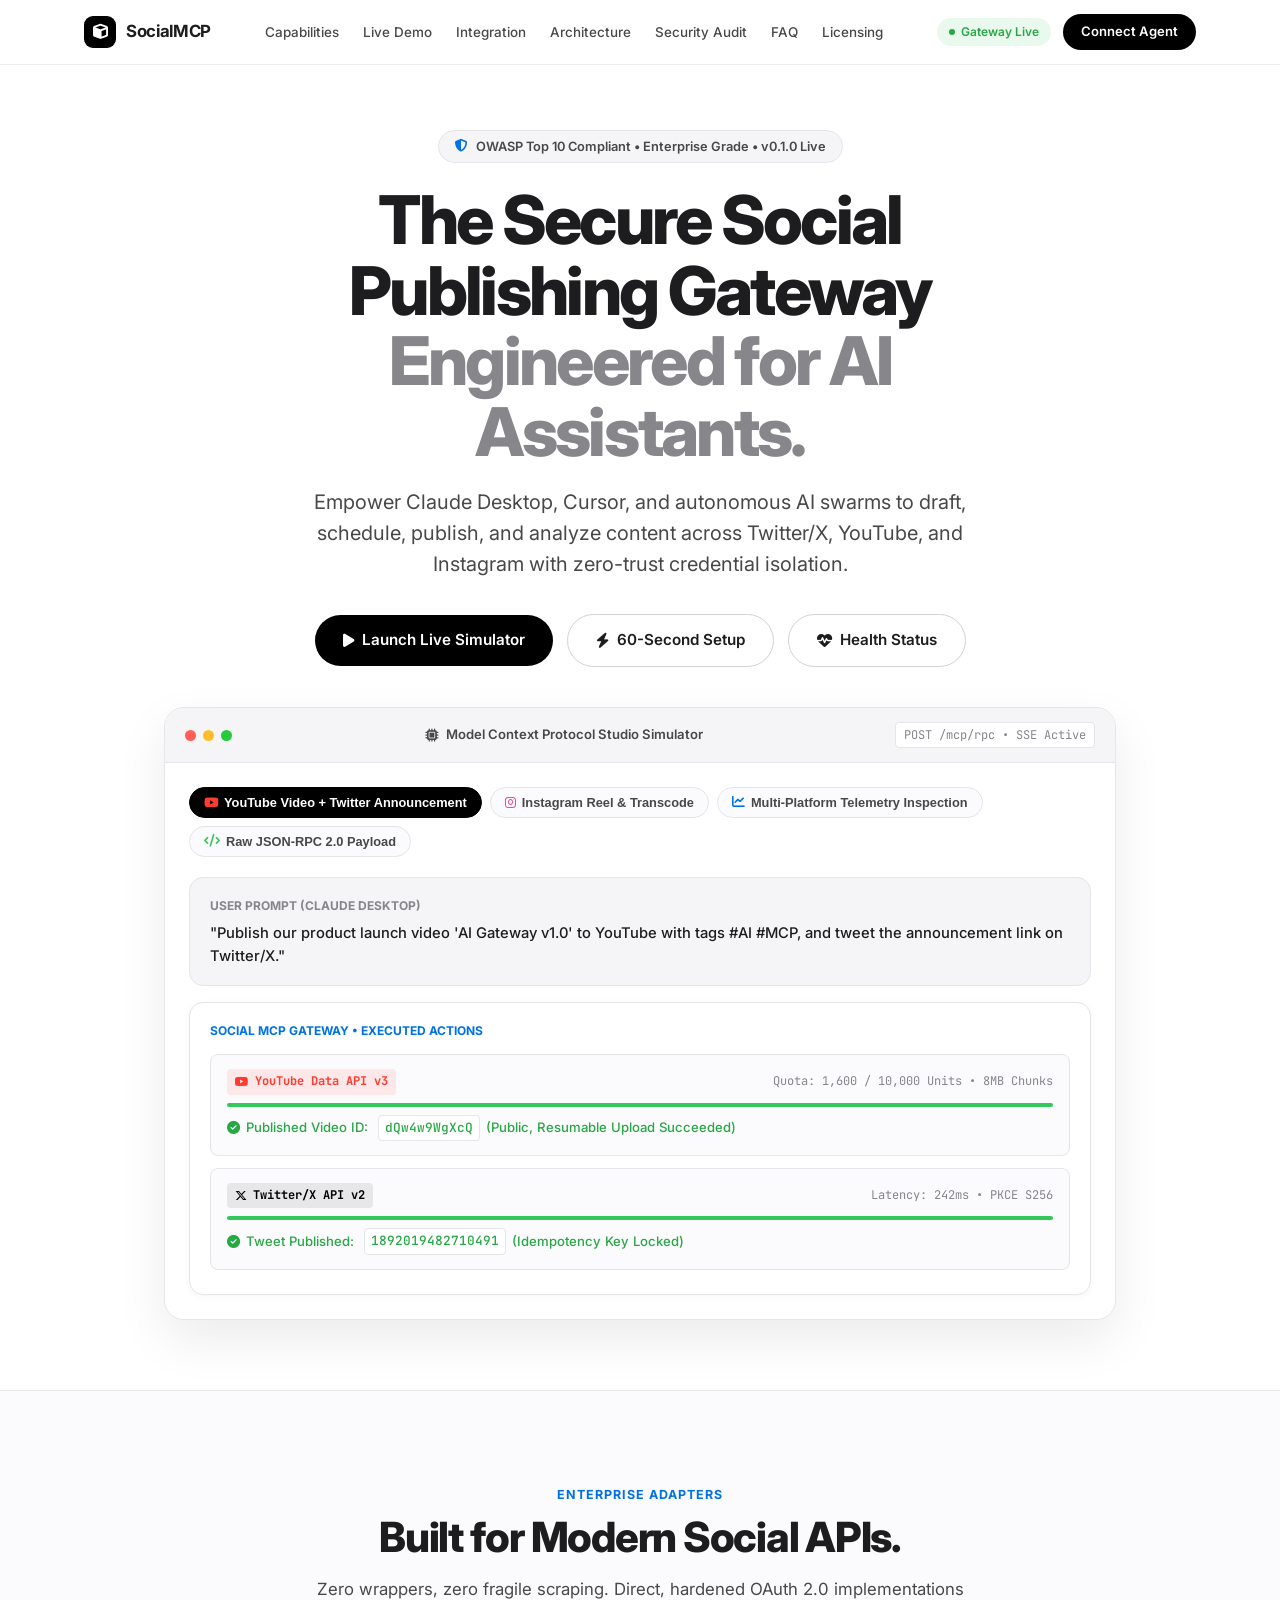
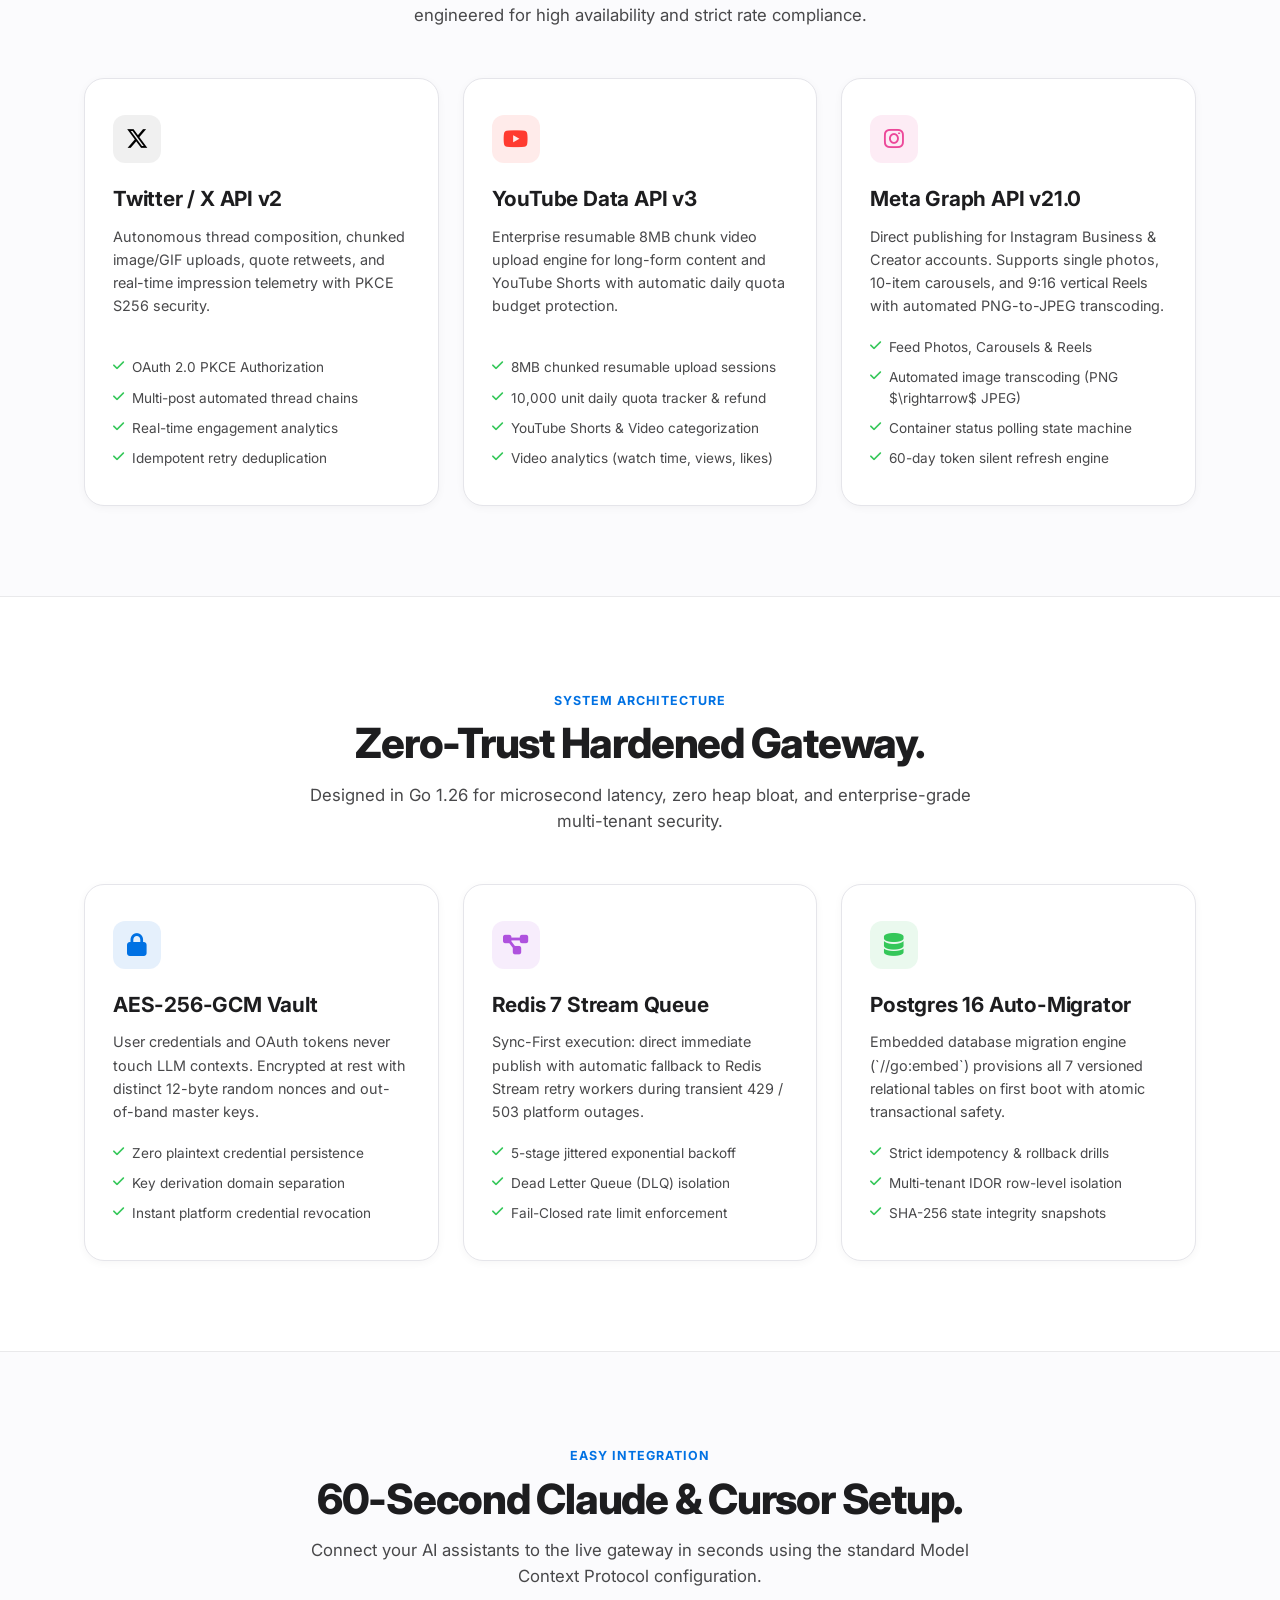
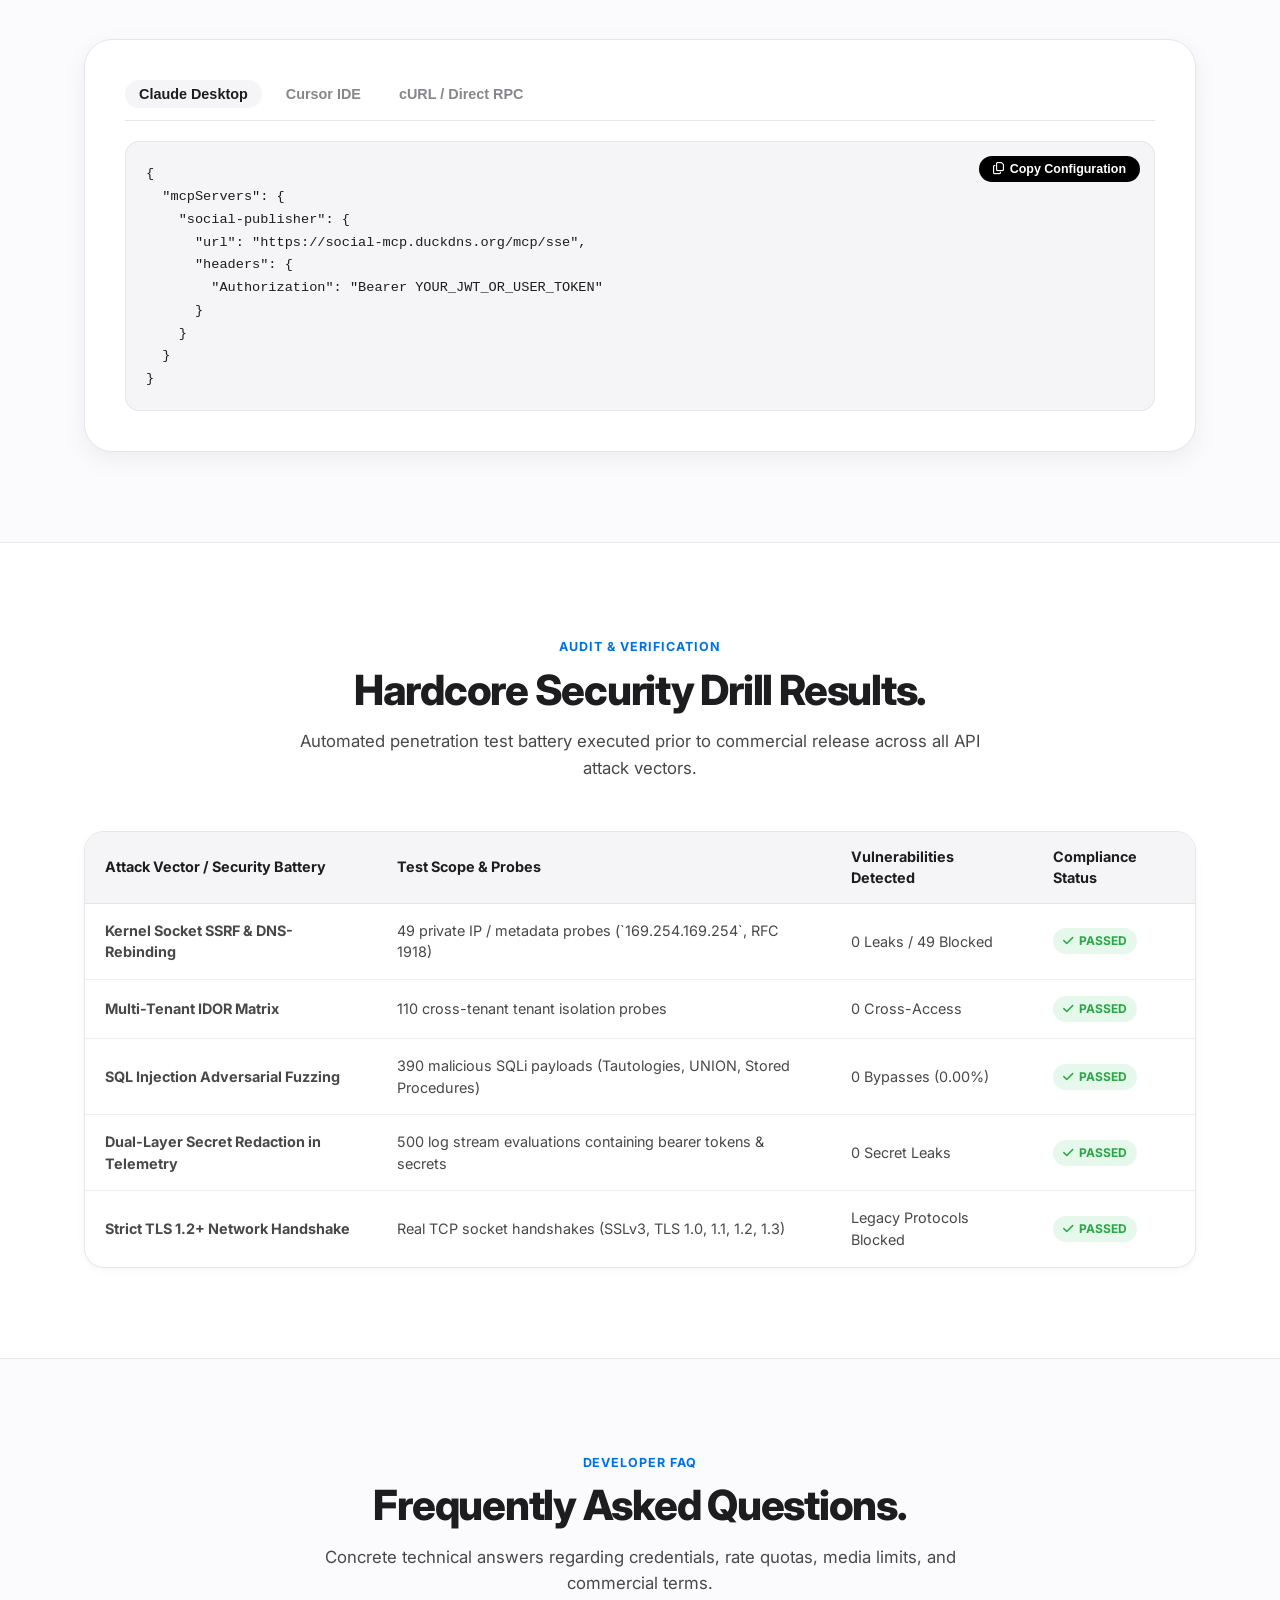
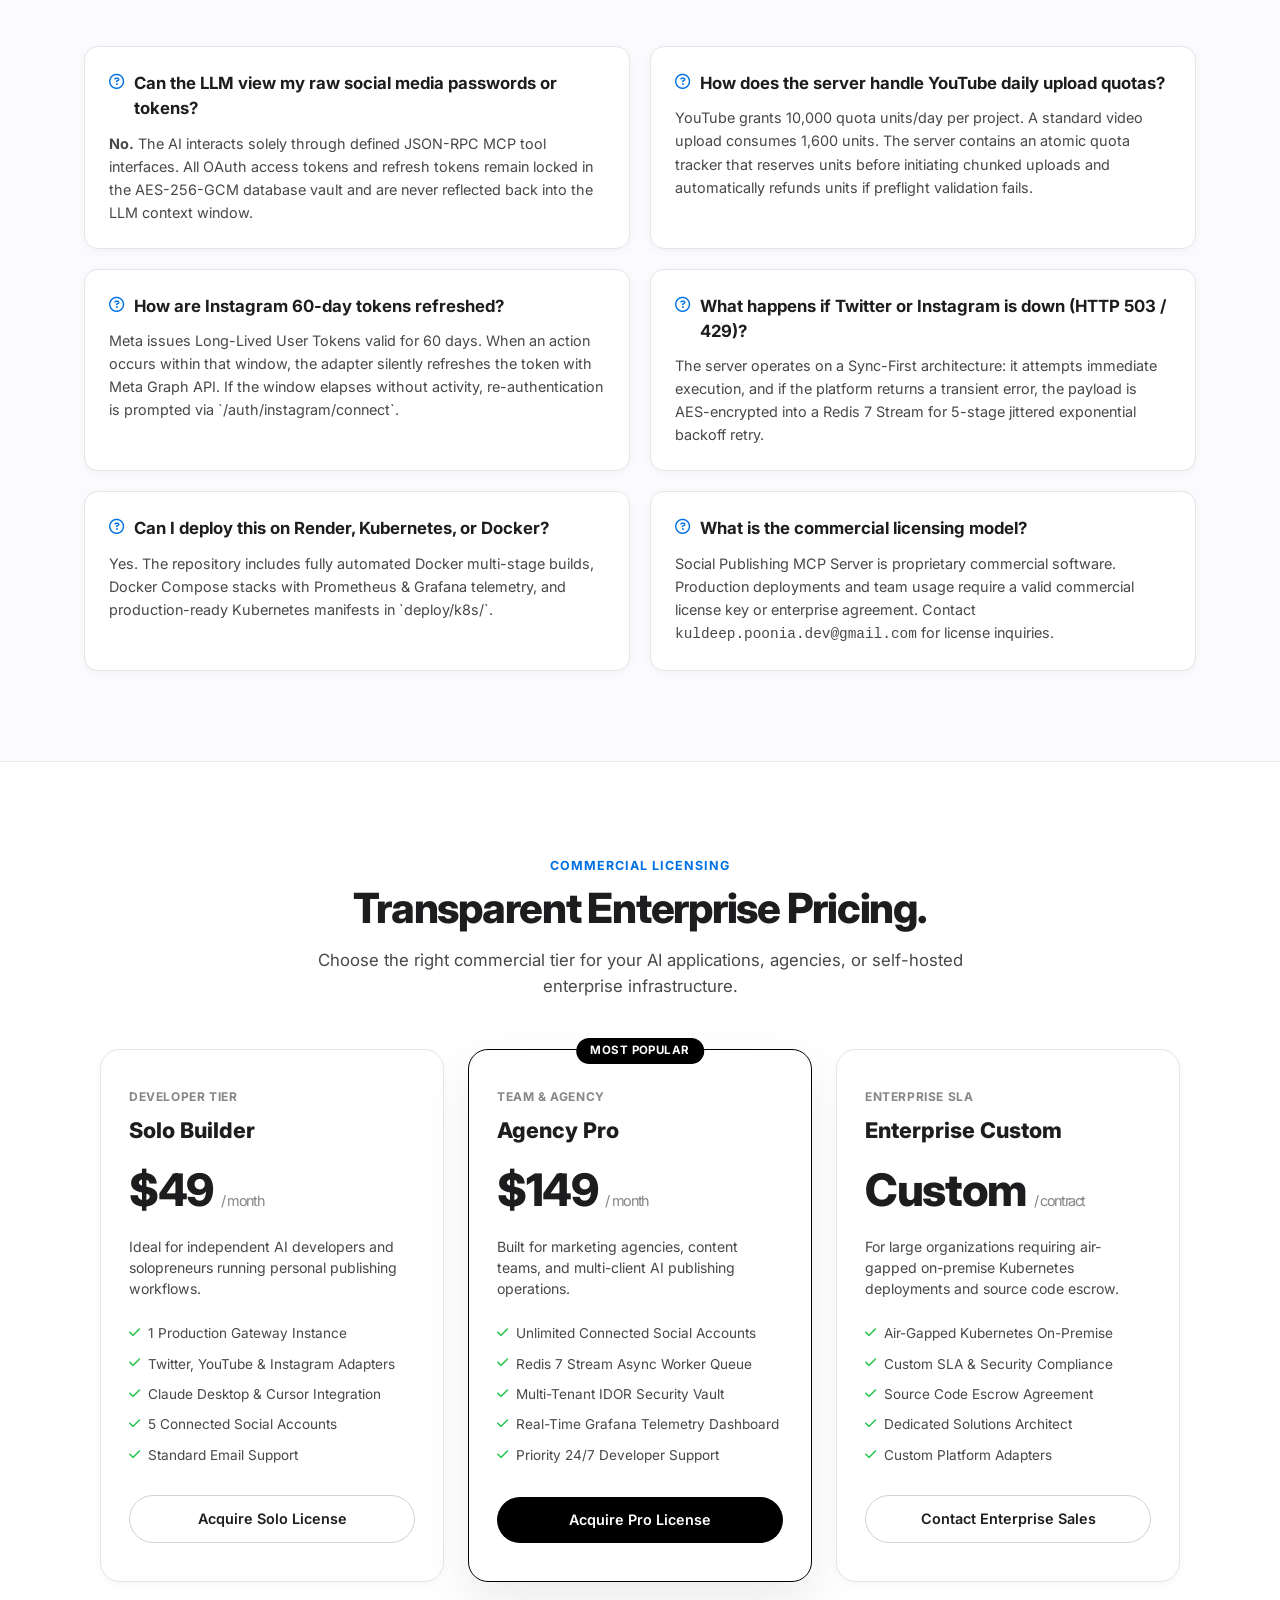
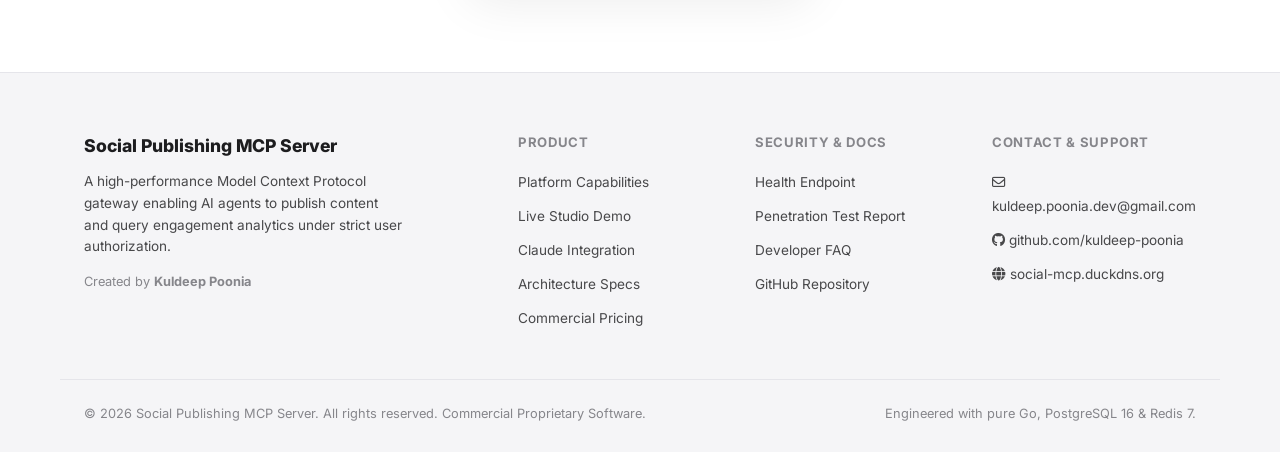
==== commit 2a18502c: "docs: deliver Apple-grade professional landing page with live simulator, audit metrics, commercial l" ====
--- a/web/index.html
+++ b/web/index.html
@@ -3,8 +3,8 @@
 <head>
   <meta charset="UTF-8">
   <meta name="viewport" content="width=device-width, initial-scale=1.0">
-  <title>Social Publishing MCP Server — The AI Publishing Gateway</title>
-  <meta name="description" content="A clean, secure Model Context Protocol gateway allowing AI assistants like Claude Desktop and ChatGPT to publish content and fetch analytics across Twitter, YouTube, and Instagram.">
+  <title>Social Publishing & Analytics MCP Server — The Enterprise AI Gateway</title>
+  <meta name="description" content="A hardened, commercial Model Context Protocol gateway enabling AI assistants (Claude Desktop, Cursor, ChatGPT) to securely publish content and analyze metrics on Twitter/X, YouTube, and Instagram.">
   <meta name="author" content="Kuldeep Poonia">
 
   <!-- Google Fonts: Inter Display & JetBrains Mono -->
@@ -17,26 +17,28 @@
   
   <style>
     /* ==========================================================================
-       Social Publishing MCP Server — Apple Light Minimalist Embedded Styles
+       Social Publishing MCP Server — Apple Light Minimalist Design System
        ========================================================================== */
     :root {
       --bg-pure: #ffffff;
       --bg-light: #fbfbfd;
       --bg-secondary: #f5f5f7;
-      --bg-elevated: #ffffff;
-      --bg-glass: rgba(255, 255, 255, 0.85);
+      --bg-card: #ffffff;
+      --bg-glass: rgba(255, 255, 255, 0.88);
       
-      --border-light: rgba(0, 0, 0, 0.08);
+      --border-light: rgba(0, 0, 0, 0.07);
       --border-subtle: #e5e5ea;
       --border-strong: #d2d2d7;
       
       --text-main: #1d1d1f;
-      --text-secondary: #515154;
+      --text-secondary: #48484a;
       --text-muted: #86868b;
       
       --apple-blue: #0071e3;
+      --apple-blue-hover: #0077ed;
       --apple-green: #34c759;
       --apple-red: #ff3b30;
+      --apple-purple: #af52de;
       
       --font-sans: 'Inter', -apple-system, BlinkMacSystemFont, 'SF Pro Display', 'Segoe UI', Roboto, sans-serif;
       --font-mono: 'JetBrains Mono', 'SF Mono', Menlo, Consolas, monospace;
@@ -47,6 +49,10 @@
       --radius-lg: 20px;
       --radius-xl: 28px;
       
+      --shadow-sm: 0 2px 8px rgba(0, 0, 0, 0.04);
+      --shadow-md: 0 8px 24px rgba(0, 0, 0, 0.06);
+      --shadow-lg: 0 20px 50px rgba(0, 0, 0, 0.08);
+      
       --ease-apple: cubic-bezier(0.16, 1, 0.3, 1);
     }
 
@@ -77,12 +83,12 @@
 
     .container {
       width: 100%;
-      max-width: 1140px;
+      max-width: 1160px;
       margin: 0 auto;
       padding: 0 24px;
     }
 
-    /* Apple Light Navbar */
+    /* Apple Frosted Navbar */
     .navbar-wrapper {
       position: fixed;
       top: 0;
@@ -114,31 +120,27 @@
     }
 
     .logo-mark {
-      width: 30px;
-      height: 30px;
-      border-radius: 8px;
+      width: 32px;
+      height: 32px;
+      border-radius: 9px;
       background: #000;
       color: #fff;
       display: flex;
       align-items: center;
       justify-content: center;
-      font-size: 0.9rem;
-    }
-
-    .logo-text strong {
-      font-weight: 800;
+      font-size: 0.95rem;
     }
 
     .nav-menu {
       display: flex;
       align-items: center;
-      gap: 28px;
+      gap: 24px;
     }
 
     .nav-menu a {
       text-decoration: none;
       color: var(--text-secondary);
-      font-size: 0.85rem;
+      font-size: 0.84rem;
       font-weight: 500;
       transition: color 0.2s var(--ease-apple);
     }
@@ -153,25 +155,34 @@
       gap: 12px;
     }
 
-    .nav-icon-link {
-      width: 34px;
-      height: 34px;
+    .nav-status-badge {
+      display: inline-flex;
+      align-items: center;
+      gap: 6px;
+      padding: 5px 12px;
+      background: rgba(52, 199, 89, 0.1);
+      color: #28a745;
+      font-size: 0.75rem;
+      font-weight: 600;
+      border-radius: var(--radius-capsule);
+      text-decoration: none;
+    }
+
+    .pulse-dot {
+      width: 6px;
+      height: 6px;
       border-radius: 50%;
-      background: var(--bg-secondary);
-      display: flex;
-      align-items: center;
-      justify-content: center;
-      color: var(--text-main);
-      text-decoration: none;
-      font-size: 1rem;
-      transition: all 0.2s var(--ease-apple);
-    }
-
-    .nav-icon-link:hover {
-      background: var(--border-subtle);
-    }
-
-    .nav-action-btn {
+      background: #28a745;
+      animation: pulse 2s infinite;
+    }
+
+    @keyframes pulse {
+      0% { opacity: 1; transform: scale(1); }
+      50% { opacity: 0.4; transform: scale(1.2); }
+      100% { opacity: 1; transform: scale(1); }
+    }
+
+    .nav-btn-primary {
       background: #000;
       color: #fff;
       text-decoration: none;
@@ -182,14 +193,14 @@
       transition: all 0.2s var(--ease-apple);
     }
 
-    .nav-action-btn:hover {
-      background: #2a2a2e;
+    .nav-btn-primary:hover {
+      background: #2c2c2e;
       transform: scale(1.02);
     }
 
     /* Hero Section */
     .hero-section {
-      padding: 140px 24px 80px;
+      padding: 130px 24px 70px;
       display: flex;
       flex-direction: column;
       align-items: center;
@@ -197,12 +208,12 @@
       background: var(--bg-pure);
     }
 
-    .hero-center {
-      max-width: 840px;
-      margin-bottom: 50px;
-    }
-
-    .pill-badge {
+    .hero-container {
+      max-width: 880px;
+      margin: 0 auto 40px;
+    }
+
+    .pill-announcement {
       display: inline-flex;
       align-items: center;
       gap: 8px;
@@ -211,28 +222,21 @@
       background: var(--bg-secondary);
       border: 1px solid var(--border-subtle);
       font-size: 0.8rem;
-      font-weight: 500;
+      font-weight: 600;
       color: var(--text-secondary);
-      margin-bottom: 24px;
-    }
-
-    .pill-dot {
-      width: 6px;
-      height: 6px;
-      border-radius: 50%;
-      background: var(--apple-green);
+      margin-bottom: 22px;
     }
 
     .hero-title {
       font-size: 4.2rem;
       font-weight: 800;
       letter-spacing: -0.04em;
-      line-height: 1.06;
+      line-height: 1.05;
       margin-bottom: 20px;
       color: var(--text-main);
     }
 
-    .hero-gradient-text {
+    .hero-subtitle-dim {
       color: var(--text-muted);
     }
 
@@ -240,12 +244,12 @@
       font-size: 1.25rem;
       color: var(--text-secondary);
       line-height: 1.55;
-      max-width: 720px;
-      margin: 0 auto 36px;
+      max-width: 740px;
+      margin: 0 auto 34px;
       font-weight: 400;
     }
 
-    .hero-button-group {
+    .hero-cta-group {
       display: flex;
       align-items: center;
       justify-content: center;
@@ -256,6 +260,7 @@
     .btn-apple-black {
       display: inline-flex;
       align-items: center;
+      gap: 8px;
       background: #000;
       color: #fff;
       font-size: 0.95rem;
@@ -269,12 +274,13 @@
     .btn-apple-black:hover {
       background: #2a2a2e;
       transform: translateY(-2px);
-      box-shadow: 0 6px 20px rgba(0, 0, 0, 0.15);
+      box-shadow: var(--shadow-md);
     }
 
     .btn-apple-outline {
       display: inline-flex;
       align-items: center;
+      gap: 8px;
       background: #fff;
       color: var(--text-main);
       border: 1px solid var(--border-strong);
@@ -292,10 +298,10 @@
       transform: translateY(-2px);
     }
 
-    /* Demo Window */
+    /* Live Studio Interactive Demo */
     .demo-window-container {
       width: 100%;
-      max-width: 980px;
+      max-width: 1000px;
       margin: 0 auto;
     }
 
@@ -303,54 +309,51 @@
       background: #ffffff;
       border: 1px solid var(--border-subtle);
       border-radius: var(--radius-lg);
-      box-shadow: 0 20px 60px rgba(0, 0, 0, 0.08), 0 1px 3px rgba(0, 0, 0, 0.04);
+      box-shadow: var(--shadow-lg);
       overflow: hidden;
       text-align: left;
     }
 
     .window-header {
       background: var(--bg-secondary);
-      padding: 12px 20px;
+      padding: 14px 20px;
       display: flex;
       align-items: center;
       justify-content: space-between;
       border-bottom: 1px solid var(--border-subtle);
     }
 
-    .window-buttons {
+    .window-controls {
       display: flex;
       gap: 7px;
     }
 
-    .btn-dot {
+    .control-dot {
       width: 11px;
       height: 11px;
       border-radius: 50%;
     }
-    .btn-dot.close { background: #ff5f56; }
-    .btn-dot.min { background: #ffbd2e; }
-    .btn-dot.max { background: #27c93f; }
+    .control-dot.close { background: #ff5f56; }
+    .control-dot.min { background: #ffbd2e; }
+    .control-dot.max { background: #27c93f; }
 
     .window-title {
-      font-size: 0.8rem;
+      font-size: 0.82rem;
       font-weight: 600;
       color: var(--text-secondary);
-    }
-
-    .window-badge {
+      display: flex;
+      align-items: center;
+      gap: 8px;
+    }
+
+    .window-endpoint {
       font-size: 0.75rem;
-      color: var(--apple-green);
-      font-weight: 600;
-      display: flex;
-      align-items: center;
-      gap: 6px;
-    }
-
-    .live-dot {
-      width: 6px;
-      height: 6px;
-      border-radius: 50%;
-      background: var(--apple-green);
+      font-family: var(--font-mono);
+      background: #fff;
+      padding: 3px 8px;
+      border-radius: 4px;
+      border: 1px solid var(--border-subtle);
+      color: var(--text-muted);
     }
 
     .window-body {
@@ -358,69 +361,77 @@
       background: #ffffff;
     }
 
-    .chat-thread {
+    .demo-chips {
+      display: flex;
+      gap: 8px;
+      margin-bottom: 20px;
+      flex-wrap: wrap;
+    }
+
+    .demo-chip {
+      background: var(--bg-light);
+      border: 1px solid var(--border-subtle);
+      color: var(--text-secondary);
+      font-size: 0.8rem;
+      font-weight: 600;
+      padding: 7px 14px;
+      border-radius: var(--radius-capsule);
+      cursor: pointer;
+      display: inline-flex;
+      align-items: center;
+      gap: 6px;
+      transition: all 0.2s var(--ease-apple);
+    }
+
+    .demo-chip.active, .demo-chip:hover {
+      background: #000;
+      color: #fff;
+      border-color: #000;
+    }
+
+    .chat-layout {
       display: flex;
       flex-direction: column;
-      gap: 20px;
-      margin-bottom: 24px;
-    }
-
-    .chat-row {
-      display: flex;
-      flex-direction: column;
-      gap: 6px;
-    }
-
-    .chat-label {
-      font-size: 0.75rem;
-      font-weight: 700;
-      color: var(--text-muted);
-      text-transform: uppercase;
-      letter-spacing: 0.04em;
-    }
-
-    .chat-card {
+      gap: 16px;
+    }
+
+    .chat-bubble {
       border-radius: var(--radius-md);
       padding: 16px 20px;
-      font-size: 0.95rem;
+      font-size: 0.92rem;
       line-height: 1.6;
     }
 
-    .user-bubble {
+    .chat-bubble.user {
       background: var(--bg-secondary);
-      color: var(--text-main);
       border: 1px solid var(--border-subtle);
-    }
-
-    .ai-bubble {
+      align-self: flex-start;
+      width: 100%;
+    }
+
+    .chat-bubble.ai {
       background: #ffffff;
       border: 1px solid var(--border-subtle);
-      color: var(--text-main);
-      box-shadow: 0 4px 14px rgba(0, 0, 0, 0.03);
-    }
-
-    .ai-intro {
-      margin-bottom: 14px;
-      color: var(--text-secondary);
-      font-size: 0.9rem;
-    }
-
-    .step-card {
+      box-shadow: var(--shadow-sm);
+      width: 100%;
+    }
+
+    .execution-card {
       background: var(--bg-light);
       border: 1px solid var(--border-subtle);
       border-radius: var(--radius-sm);
-      padding: 12px 16px;
-      margin-bottom: 10px;
-    }
-
-    .step-header {
+      padding: 14px 16px;
+      margin: 12px 0 8px;
+    }
+
+    .exec-header {
       display: flex;
       align-items: center;
       justify-content: space-between;
       margin-bottom: 8px;
     }
 
-    .platform-tag {
+    .platform-pill {
       font-size: 0.75rem;
       font-weight: 700;
       font-family: var(--font-mono);
@@ -431,101 +442,61 @@
       gap: 6px;
     }
 
-    .platform-tag.yt { background: rgba(255, 59, 48, 0.1); color: #ff3b30; }
-    .platform-tag.x { background: rgba(0, 0, 0, 0.08); color: #000; }
-    .platform-tag.ig { background: rgba(236, 72, 153, 0.1); color: #ec4899; }
-
-    .step-speed {
+    .platform-pill.x { background: rgba(0, 0, 0, 0.08); color: #000; }
+    .platform-pill.yt { background: rgba(255, 59, 48, 0.1); color: #ff3b30; }
+    .platform-pill.ig { background: rgba(236, 72, 153, 0.1); color: #ec4899; }
+
+    .exec-metric {
       font-size: 0.75rem;
       color: var(--text-muted);
       font-family: var(--font-mono);
     }
 
-    .progress-line {
+    .progress-bar-track {
       width: 100%;
       height: 4px;
       background: var(--border-subtle);
       border-radius: 99px;
       overflow: hidden;
-      margin-bottom: 8px;
-    }
-
-    .progress-bar-fill {
+      margin: 8px 0;
+    }
+
+    .progress-bar-val {
       height: 100%;
       background: #34c759;
-    }
-
-    .step-result {
-      font-size: 0.8rem;
+      width: 100%;
+      transition: width 0.4s ease;
+    }
+
+    .exec-output-text {
+      font-size: 0.82rem;
+      color: #28a745;
       display: flex;
       align-items: center;
       gap: 6px;
-    }
-
-    .text-success { color: #28a745; }
-
-    .action-bar {
-      background: var(--bg-light);
-      border: 1px solid var(--border-subtle);
-      border-radius: var(--radius-sm);
-      padding: 10px 14px;
-      display: flex;
-      align-items: center;
-      gap: 12px;
-      flex-wrap: wrap;
-    }
-
-    .action-bar-label {
-      font-size: 0.75rem;
-      font-weight: 600;
-      color: var(--text-muted);
-    }
-
-    .action-chips {
-      display: flex;
-      gap: 8px;
-      flex-wrap: wrap;
-    }
-
-    .action-chip {
-      background: #ffffff;
-      border: 1px solid var(--border-subtle);
-      color: var(--text-secondary);
-      font-size: 0.75rem;
-      font-weight: 600;
-      padding: 6px 12px;
-      border-radius: var(--radius-capsule);
-      cursor: pointer;
-      display: inline-flex;
-      align-items: center;
-      gap: 6px;
-      transition: all 0.2s var(--ease-apple);
-    }
-
-    .action-chip.active, .action-chip:hover {
-      background: #000;
-      color: #fff;
-      border-color: #000;
-    }
-
-    /* Platforms Section */
-    .platforms-section {
-      padding: 100px 24px;
+      font-weight: 500;
+    }
+
+    /* Section Headings */
+    .section-block {
+      padding: 90px 24px;
+    }
+
+    .section-block.alt-bg {
       background: var(--bg-light);
       border-top: 1px solid var(--border-light);
       border-bottom: 1px solid var(--border-light);
     }
 
-    .text-center { text-align: center; }
-
-    .section-heading-wrap {
-      max-width: 640px;
+    .section-header {
+      max-width: 680px;
       margin: 0 auto 50px;
-    }
-
-    .eyebrow {
+      text-align: center;
+    }
+
+    .section-eyebrow {
       display: inline-block;
-      font-size: 0.75rem;
+      font-size: 0.78rem;
       font-weight: 700;
       text-transform: uppercase;
       letter-spacing: 0.08em;
@@ -533,7 +504,7 @@
       margin-bottom: 10px;
     }
 
-    .heading-title {
+    .section-title {
       font-size: 2.6rem;
       font-weight: 800;
       letter-spacing: -0.03em;
@@ -542,70 +513,77 @@
       color: var(--text-main);
     }
 
-    .heading-sub {
+    .section-desc {
       font-size: 1.05rem;
       color: var(--text-secondary);
       line-height: 1.55;
     }
 
-    .platforms-cards-grid {
+    /* Capabilities Cards Grid */
+    .cards-grid-3 {
       display: grid;
       grid-template-columns: repeat(3, 1fr);
       gap: 24px;
     }
 
-    .platform-box {
+    .feature-card {
       background: #ffffff;
       border: 1px solid var(--border-subtle);
       border-radius: var(--radius-lg);
       padding: 36px 28px;
-      box-shadow: 0 4px 16px rgba(0, 0, 0, 0.02);
+      box-shadow: var(--shadow-sm);
       transition: all 0.25s var(--ease-apple);
-    }
-
-    .platform-box:hover {
-      transform: translateY(-3px);
-      box-shadow: 0 12px 30px rgba(0, 0, 0, 0.06);
+      display: flex;
+      flex-direction: column;
+    }
+
+    .feature-card:hover {
+      transform: translateY(-4px);
+      box-shadow: var(--shadow-md);
       border-color: var(--border-strong);
     }
 
-    .platform-icon-wrap {
+    .feature-icon-wrapper {
       width: 48px;
       height: 48px;
-      border-radius: var(--radius-sm);
+      border-radius: 12px;
       display: flex;
       align-items: center;
       justify-content: center;
-      font-size: 1.35rem;
+      font-size: 1.4rem;
       margin-bottom: 20px;
     }
 
-    .x-bg { background: rgba(0, 0, 0, 0.06); color: #000; }
-    .yt-bg { background: rgba(255, 59, 48, 0.1); color: #ff3b30; }
-    .ig-bg { background: rgba(236, 72, 153, 0.1); color: #ec4899; }
-
-    .platform-name {
-      font-size: 1.25rem;
+    .icon-x { background: rgba(0, 0, 0, 0.06); color: #000; }
+    .icon-yt { background: rgba(255, 59, 48, 0.1); color: #ff3b30; }
+    .icon-ig { background: rgba(236, 72, 153, 0.1); color: #ec4899; }
+    .icon-sec { background: rgba(0, 113, 227, 0.1); color: var(--apple-blue); }
+    .icon-db { background: rgba(52, 199, 89, 0.1); color: var(--apple-green); }
+    .icon-queue { background: rgba(175, 82, 222, 0.1); color: var(--apple-purple); }
+
+    .feature-name {
+      font-size: 1.3rem;
       font-weight: 700;
       margin-bottom: 10px;
       letter-spacing: -0.01em;
     }
 
-    .platform-info {
+    .feature-summary {
       font-size: 0.9rem;
       color: var(--text-secondary);
       line-height: 1.6;
       margin-bottom: 20px;
-    }
-
-    .feature-bullets {
+      flex-grow: 1;
+    }
+
+    .feature-list {
       list-style: none;
       display: flex;
       flex-direction: column;
       gap: 10px;
     }
 
-    .feature-bullets li {
+    .feature-list li {
       font-size: 0.85rem;
       color: var(--text-secondary);
       display: flex;
@@ -613,84 +591,169 @@
       gap: 8px;
     }
 
-    .feature-bullets li i {
+    .feature-list li i {
       color: var(--apple-green);
       margin-top: 3px;
       font-size: 0.8rem;
     }
 
     /* Integration Section */
-    .integration-section {
-      padding: 80px 24px;
-    }
-
-    .integration-card {
+    .integration-box {
       background: #ffffff;
       border: 1px solid var(--border-subtle);
       border-radius: var(--radius-xl);
-      padding: 44px;
-      box-shadow: 0 10px 40px rgba(0, 0, 0, 0.04);
-    }
-
-    .int-header {
-      display: flex;
-      align-items: center;
-      justify-content: space-between;
-      margin-bottom: 24px;
-      flex-wrap: wrap;
-      gap: 16px;
-    }
-
-    .int-title {
-      font-size: 1.8rem;
-      font-weight: 700;
-      letter-spacing: -0.02em;
-      margin-bottom: 4px;
-    }
-
-    .int-sub {
-      font-size: 0.95rem;
-      color: var(--text-secondary);
-    }
-
-    .btn-copy-config {
-      background: #000;
-      color: #fff;
+      padding: 40px;
+      box-shadow: var(--shadow-md);
+    }
+
+    .integration-tabs {
+      display: flex;
+      gap: 10px;
+      margin-bottom: 20px;
+      border-bottom: 1px solid var(--border-subtle);
+      padding-bottom: 12px;
+    }
+
+    .int-tab-btn {
+      background: transparent;
       border: none;
-      font-size: 0.85rem;
+      font-size: 0.9rem;
       font-weight: 600;
-      padding: 10px 20px;
+      color: var(--text-muted);
+      cursor: pointer;
+      padding: 6px 14px;
       border-radius: var(--radius-capsule);
-      cursor: pointer;
-      display: inline-flex;
-      align-items: center;
-      gap: 8px;
       transition: all 0.2s var(--ease-apple);
     }
 
-    .btn-copy-config:hover {
-      background: #333;
-    }
-
-    .code-box pre {
+    .int-tab-btn.active {
+      background: var(--bg-secondary);
+      color: var(--text-main);
+    }
+
+    .code-container {
+      position: relative;
       background: var(--bg-secondary);
       border: 1px solid var(--border-subtle);
       border-radius: var(--radius-md);
       padding: 20px;
+      overflow-x: auto;
+    }
+
+    .code-container pre {
       font-family: var(--font-mono);
       font-size: 0.85rem;
       color: var(--text-main);
-      overflow-x: auto;
+      line-height: 1.6;
+    }
+
+    .btn-copy-code {
+      position: absolute;
+      top: 14px;
+      right: 14px;
+      background: #000;
+      color: #fff;
+      border: none;
+      font-size: 0.78rem;
+      font-weight: 600;
+      padding: 6px 14px;
+      border-radius: var(--radius-capsule);
+      cursor: pointer;
+      display: inline-flex;
+      align-items: center;
+      gap: 6px;
+      transition: all 0.2s var(--ease-apple);
+    }
+
+    .btn-copy-code:hover {
+      background: #333;
+    }
+
+    /* Security Audit Metrics Table */
+    .audit-table-wrapper {
+      background: #ffffff;
+      border: 1px solid var(--border-subtle);
+      border-radius: var(--radius-lg);
+      overflow: hidden;
+      box-shadow: var(--shadow-sm);
+    }
+
+    .audit-table {
+      width: 100%;
+      border-collapse: collapse;
+      text-align: left;
+      font-size: 0.9rem;
+    }
+
+    .audit-table th {
+      background: var(--bg-secondary);
+      padding: 14px 20px;
+      font-weight: 700;
+      color: var(--text-main);
+      border-bottom: 1px solid var(--border-subtle);
+    }
+
+    .audit-table td {
+      padding: 16px 20px;
+      border-bottom: 1px solid var(--border-light);
+      color: var(--text-secondary);
+    }
+
+    .audit-table tr:last-child td {
+      border-bottom: none;
+    }
+
+    .badge-compliant {
+      display: inline-flex;
+      align-items: center;
+      gap: 5px;
+      background: rgba(52, 199, 89, 0.12);
+      color: #28a745;
+      font-weight: 700;
+      font-size: 0.75rem;
+      padding: 4px 10px;
+      border-radius: var(--radius-capsule);
+    }
+
+    /* FAQ Accordion */
+    .faq-grid {
+      display: grid;
+      grid-template-columns: repeat(2, 1fr);
+      gap: 20px;
+    }
+
+    .faq-item {
+      background: #ffffff;
+      border: 1px solid var(--border-subtle);
+      border-radius: var(--radius-md);
+      padding: 24px;
+      box-shadow: var(--shadow-sm);
+    }
+
+    .faq-question {
+      font-size: 1.05rem;
+      font-weight: 700;
+      color: var(--text-main);
+      margin-bottom: 10px;
+      display: flex;
+      align-items: flex-start;
+      gap: 10px;
+    }
+
+    .faq-question i {
+      color: var(--apple-blue);
+      margin-top: 3px;
+      font-size: 0.95rem;
+    }
+
+    .faq-answer {
+      font-size: 0.9rem;
+      color: var(--text-secondary);
+      line-height: 1.6;
     }
 
     /* Pricing Section */
-    .pricing-section {
-      padding: 100px 24px 120px;
-      background: var(--bg-light);
-      border-top: 1px solid var(--border-light);
-    }
-
-    .pricing-cards-grid {
+    .pricing-grid {
       display: grid;
       grid-template-columns: repeat(3, 1fr);
       gap: 24px;
@@ -698,35 +761,36 @@
       margin: 0 auto;
     }
 
-    .price-box {
+    .pricing-card {
       background: #ffffff;
       border: 1px solid var(--border-subtle);
       border-radius: var(--radius-lg);
-      padding: 36px 28px;
+      padding: 38px 28px;
       display: flex;
       flex-direction: column;
       position: relative;
+      box-shadow: var(--shadow-sm);
       transition: all 0.25s var(--ease-apple);
     }
 
-    .price-box:hover {
+    .pricing-card:hover {
       transform: translateY(-4px);
-      box-shadow: 0 12px 30px rgba(0, 0, 0, 0.05);
-    }
-
-    .featured-box {
+      box-shadow: var(--shadow-md);
+    }
+
+    .pricing-card.popular {
       border-color: #000;
-      box-shadow: 0 16px 40px rgba(0, 0, 0, 0.08);
-    }
-
-    .popular-ribbon {
+      box-shadow: var(--shadow-lg);
+    }
+
+    .popular-tag {
       position: absolute;
       top: -12px;
       left: 50%;
       transform: translateX(-50%);
       background: #000;
       color: #fff;
-      font-size: 0.7rem;
+      font-size: 0.72rem;
       font-weight: 700;
       text-transform: uppercase;
       padding: 4px 14px;
@@ -743,13 +807,13 @@
       margin-bottom: 8px;
     }
 
-    .tier-title {
-      font-size: 1.3rem;
-      font-weight: 700;
+    .tier-name {
+      font-size: 1.35rem;
+      font-weight: 800;
       margin-bottom: 10px;
     }
 
-    .tier-cost {
+    .tier-price {
       font-size: 2.8rem;
       font-weight: 800;
       letter-spacing: -0.03em;
@@ -757,20 +821,20 @@
       color: var(--text-main);
     }
 
-    .tier-cost span {
+    .tier-price span {
       font-size: 0.9rem;
       font-weight: 400;
       color: var(--text-muted);
     }
 
-    .tier-summary {
-      font-size: 0.85rem;
+    .tier-info {
+      font-size: 0.88rem;
       color: var(--text-secondary);
       margin-bottom: 24px;
       min-height: 42px;
     }
 
-    .tier-perks {
+    .tier-features {
       list-style: none;
       display: flex;
       flex-direction: column;
@@ -779,7 +843,7 @@
       flex-grow: 1;
     }
 
-    .tier-perks li {
+    .tier-features li {
       font-size: 0.85rem;
       color: var(--text-secondary);
       display: flex;
@@ -787,629 +851,815 @@
       gap: 8px;
     }
 
-    .tier-perks li i {
+    .tier-features li i {
       color: var(--apple-green);
       font-size: 0.8rem;
     }
 
-    .btn-price-solid {
+    .btn-buy-tier {
       display: inline-flex;
       align-items: center;
       justify-content: center;
       background: #000;
       color: #fff;
+      text-decoration: none;
       font-size: 0.9rem;
       font-weight: 600;
       padding: 12px 20px;
       border-radius: var(--radius-capsule);
-      text-decoration: none;
       transition: all 0.2s var(--ease-apple);
     }
 
-    .btn-price-solid:hover {
-      background: #333;
-    }
-
-    .btn-price-outline {
-      display: inline-flex;
-      align-items: center;
-      justify-content: center;
+    .btn-buy-tier:hover {
+      background: #2a2a2e;
+    }
+
+    .btn-buy-tier.outline {
       background: #fff;
       color: var(--text-main);
       border: 1px solid var(--border-strong);
-      font-size: 0.9rem;
-      font-weight: 600;
-      padding: 12px 20px;
-      border-radius: var(--radius-capsule);
-      text-decoration: none;
-      transition: all 0.2s var(--ease-apple);
-    }
-
-    .btn-price-outline:hover {
+    }
+
+    .btn-buy-tier.outline:hover {
       background: var(--bg-secondary);
-      border-color: #000;
-    }
-
-    /* Clean Footer */
-    .footer-wrapper {
-      background: #ffffff;
+    }
+
+    /* Footer */
+    .footer {
+      background: var(--bg-secondary);
       border-top: 1px solid var(--border-subtle);
-      padding: 70px 0 30px;
-    }
-
-    .footer-top {
+      padding: 60px 24px 40px;
+    }
+
+    .footer-grid {
       display: grid;
-      grid-template-columns: 1.3fr 2.7fr;
-      gap: 60px;
+      grid-template-columns: 2fr 1fr 1fr 1fr;
+      gap: 40px;
       margin-bottom: 50px;
     }
 
-    .footer-brand-desc {
+    .footer-brand h4 {
+      font-size: 1.1rem;
+      font-weight: 800;
+      margin-bottom: 12px;
+    }
+
+    .footer-brand p {
       font-size: 0.85rem;
       color: var(--text-secondary);
-      max-width: 300px;
-      margin: 12px 0 16px;
-      line-height: 1.5;
-    }
-
-    .footer-operational-status {
-      font-size: 0.75rem;
-      color: var(--text-secondary);
-      display: inline-flex;
-      align-items: center;
-      gap: 6px;
-    }
-
-    .status-dot {
-      width: 6px;
-      height: 6px;
-      border-radius: 50%;
-      background: var(--apple-green);
-    }
-
-    .footer-nav-grid {
-      display: grid;
-      grid-template-columns: repeat(3, 1fr);
-      gap: 32px;
-    }
-
-    .footer-nav-col h4 {
-      font-size: 0.75rem;
+      line-height: 1.6;
+      max-width: 320px;
+    }
+
+    .footer-col h5 {
+      font-size: 0.82rem;
       font-weight: 700;
       text-transform: uppercase;
       letter-spacing: 0.05em;
       color: var(--text-muted);
-      margin-bottom: 14px;
-    }
-
-    .footer-nav-col ul {
+      margin-bottom: 16px;
+    }
+
+    .footer-links {
       list-style: none;
       display: flex;
       flex-direction: column;
-      gap: 8px;
-    }
-
-    .footer-nav-col a {
+      gap: 10px;
+    }
+
+    .footer-links a {
       text-decoration: none;
+      color: var(--text-secondary);
       font-size: 0.85rem;
-      color: var(--text-secondary);
-      transition: color 0.2s var(--ease-apple);
-    }
-
-    .footer-nav-col a:hover {
-      color: #000;
+      transition: color 0.2s ease;
+    }
+
+    .footer-links a:hover {
+      color: var(--text-main);
     }
 
     .footer-bottom {
+      border-top: 1px solid var(--border-subtle);
+      padding-top: 24px;
       display: flex;
       align-items: center;
       justify-content: space-between;
-      padding-top: 24px;
-      border-top: 1px solid var(--border-light);
       font-size: 0.8rem;
       color: var(--text-muted);
-    }
-
-    /* Toast Capsule */
-    .toast-popup {
+      flex-wrap: wrap;
+      gap: 14px;
+    }
+
+    .toast {
       position: fixed;
       bottom: 24px;
       right: 24px;
       background: #000;
       color: #fff;
+      padding: 12px 20px;
+      border-radius: var(--radius-capsule);
       font-size: 0.85rem;
       font-weight: 600;
-      padding: 10px 20px;
-      border-radius: var(--radius-capsule);
-      box-shadow: 0 10px 30px rgba(0, 0, 0, 0.2);
-      transform: translateY(80px);
+      display: flex;
+      align-items: center;
+      gap: 8px;
+      box-shadow: var(--shadow-lg);
+      transform: translateY(100px);
       opacity: 0;
       transition: all 0.3s var(--ease-apple);
-      z-index: 2000;
-    }
-
-    .toast-popup.show {
+      z-index: 9999;
+    }
+
+    .toast.show {
       transform: translateY(0);
       opacity: 1;
     }
 
-    /* Responsive Queries */
-    @media (max-width: 992px) {
-      .hero-title { font-size: 3rem; }
-      .platforms-cards-grid { grid-template-columns: 1fr; }
-      .pricing-cards-grid { grid-template-columns: 1fr; }
-      .footer-top { grid-template-columns: 1fr; }
-    }
-
-    @media (max-width: 768px) {
+    @media (max-width: 900px) {
+      .hero-title { font-size: 2.8rem; }
+      .cards-grid-3, .pricing-grid, .faq-grid, .footer-grid { grid-template-columns: 1fr; }
       .nav-menu { display: none; }
-      .hero-title { font-size: 2.3rem; }
-      .hero-description { font-size: 1.05rem; }
-      .footer-nav-grid { grid-template-columns: 1fr; }
-      .footer-bottom { flex-direction: column; gap: 8px; text-align: center; }
     }
   </style>
 </head>
 <body>
 
-  <!-- Apple Light Frosted Navigation Bar -->
+  <!-- Toast Notification -->
+  <div id="toast" class="toast">
+    <i class="fa-solid fa-circle-check" style="color: #34c759;"></i>
+    <span id="toast-text">Configuration copied to clipboard!</span>
+  </div>
+
+  <!-- Navbar -->
   <header class="navbar-wrapper">
-    <nav class="navbar container">
+    <div class="container navbar">
       <a href="#" class="brand-logo">
         <div class="logo-mark">
           <i class="fa-solid fa-cube"></i>
         </div>
-        <span class="logo-text">Social <strong>MCP</strong></span>
+        <span>Social<strong>MCP</strong></span>
       </a>
 
-      <div class="nav-menu">
-        <a href="#features">Capabilities</a>
+      <nav class="nav-menu">
+        <a href="#capabilities">Capabilities</a>
         <a href="#demo">Live Demo</a>
         <a href="#integration">Integration</a>
-        <a href="#pricing">License</a>
-        <a href="USER_GUIDE.md">User Guide</a>
-        <a href="SECURITY.md">Security</a>
-      </div>
+        <a href="#architecture">Architecture</a>
+        <a href="#security">Security Audit</a>
+        <a href="#faq">FAQ</a>
+        <a href="#pricing">Licensing</a>
+      </nav>
 
       <div class="nav-right">
-        <a href="https://github.com/kuldeep-poonia/social-publish-mcp-server" target="_blank" class="nav-icon-link" title="GitHub Repository">
-          <i class="fa-brands fa-github"></i>
+        <a href="https://social-mcp.duckdns.org/health" target="_blank" class="nav-status-badge">
+          <span class="pulse-dot"></span> Gateway Live
         </a>
-        <a href="#pricing" class="nav-action-btn">Get License</a>
-      </div>
-    </nav>
-  </header>
-
-  <!-- Hero Section -->
-  <section class="hero-section container">
-    <div class="hero-center">
-      <div class="pill-badge">
-        <span class="pill-dot"></span>
-        <span>Model Context Protocol 2024-11-05 • Pure Go 1.26.6</span>
-      </div>
-
-      <h1 class="hero-title">
-        The publishing engine <br>
-        <span class="hero-gradient-text">for artificial intelligence.</span>
-      </h1>
-
-      <p class="hero-description">
-        Connect Claude Desktop, ChatGPT, and AI agents directly to Twitter/X, YouTube, and Instagram. Zero-trust AES-256 token vault, kernel-level SSRF defense, and microsecond latency.
-      </p>
-
-      <div class="hero-button-group">
-        <a href="#pricing" class="btn-apple-black">Get Commercial License</a>
-        <a href="#demo" class="btn-apple-outline">Try Interactive Demo</a>
+        <a href="#integration" class="nav-btn-primary">Connect Agent</a>
       </div>
     </div>
-
-    <!-- Apple Light Software Window Demo -->
-    <div class="demo-window-container" id="demo">
-      <div class="demo-window">
-        <!-- Mac Chrome Header -->
-        <div class="window-header">
-          <div class="window-buttons">
-            <span class="btn-dot close"></span>
-            <span class="btn-dot min"></span>
-            <span class="btn-dot max"></span>
-          </div>
-          <div class="window-title">Claude Desktop + Social MCP Gateway</div>
-          <div class="window-badge">
-            <span class="live-dot"></span> Connected
-          </div>
+  </header>
+
+  <!-- Hero Section -->
+  <main>
+    <section class="hero-section">
+      <div class="container hero-container">
+        <div class="pill-announcement">
+          <i class="fa-solid fa-shield-halved" style="color: #0071e3;"></i>
+          OWASP Top 10 Compliant • Enterprise Grade • v0.1.0 Live
         </div>
 
-        <!-- Terminal Chat Stream -->
-        <div class="window-body">
-          <div class="chat-thread" id="chat-thread">
-            <!-- User Message -->
-            <div class="chat-row user-side">
-              <div class="chat-label">You</div>
-              <div class="chat-card user-bubble">
-                Upload our 120MB video to YouTube with title "Autonomous Go Architecture", and cross-post a teaser tweet to Twitter with our image banner.
+        <h1 class="hero-title">
+          The Secure Social Publishing Gateway <br>
+          <span class="hero-subtitle-dim">Engineered for AI Assistants.</span>
+        </h1>
+
+        <p class="hero-description">
+          Empower Claude Desktop, Cursor, and autonomous AI swarms to draft, schedule, publish, and analyze content across Twitter/X, YouTube, and Instagram with zero-trust credential isolation.
+        </p>
+
+        <div class="hero-cta-group">
+          <a href="#demo" class="btn-apple-black">
+            <i class="fa-solid fa-play"></i> Launch Live Simulator
+          </a>
+          <a href="#integration" class="btn-apple-outline">
+            <i class="fa-solid fa-bolt"></i> 60-Second Setup
+          </a>
+          <a href="https://social-mcp.duckdns.org/health" target="_blank" class="btn-apple-outline">
+            <i class="fa-solid fa-heart-pulse"></i> Health Status
+          </a>
+        </div>
+      </div>
+
+      <!-- Interactive Apple Studio Demo Window -->
+      <div class="container demo-window-container" id="demo">
+        <div class="demo-window">
+          <div class="window-header">
+            <div class="window-controls">
+              <span class="control-dot close"></span>
+              <span class="control-dot min"></span>
+              <span class="control-dot max"></span>
+            </div>
+            <div class="window-title">
+              <i class="fa-solid fa-microchip"></i> Model Context Protocol Studio Simulator
+            </div>
+            <div class="window-endpoint">
+              POST /mcp/rpc • SSE Active
+            </div>
+          </div>
+
+          <div class="window-body">
+            <!-- Scenario Selector Chips -->
+            <div class="demo-chips">
+              <button class="demo-chip active" onclick="switchScenario('yt_x', this)">
+                <i class="fa-brands fa-youtube" style="color: #ff3b30;"></i> YouTube Video + Twitter Announcement
+              </button>
+              <button class="demo-chip" onclick="switchScenario('ig_reel', this)">
+                <i class="fa-brands fa-instagram" style="color: #ec4899;"></i> Instagram Reel & Transcode
+              </button>
+              <button class="demo-chip" onclick="switchScenario('analytics', this)">
+                <i class="fa-solid fa-chart-line" style="color: #0071e3;"></i> Multi-Platform Telemetry Inspection
+              </button>
+              <button class="demo-chip" onclick="switchScenario('json_rpc', this)">
+                <i class="fa-solid fa-code" style="color: #34c759;"></i> Raw JSON-RPC 2.0 Payload
+              </button>
+            </div>
+
+            <!-- Dynamic Chat Thread -->
+            <div class="chat-layout" id="demo-chat-thread">
+              <!-- User Prompt -->
+              <div class="chat-bubble user">
+                <strong style="color: #86868b; font-size: 0.75rem; text-transform: uppercase;">User Prompt (Claude Desktop)</strong>
+                <p id="demo-user-prompt" style="margin-top: 4px; font-weight: 500;">
+                  "Publish our product launch video 'AI Gateway v1.0' to YouTube with tags #AI #MCP, and tweet the announcement link on Twitter/X."
+                </p>
               </div>
-            </div>
-
-            <!-- AI Message -->
-            <div class="chat-row ai-side">
-              <div class="chat-label">Claude (via Social MCP)</div>
-              <div class="chat-card ai-bubble">
-                <p class="ai-intro">Executing simultaneous multi-platform publishing:</p>
-
-                <!-- YouTube Step Card -->
-                <div class="step-card">
-                  <div class="step-header">
-                    <span class="platform-tag yt"><i class="fa-brands fa-youtube"></i> YouTube (Data API v3)</span>
-                    <span class="step-speed">8MB Resumable Chunks</span>
+
+              <!-- AI MCP Execution Stream -->
+              <div class="chat-bubble ai">
+                <strong style="color: #0071e3; font-size: 0.75rem; text-transform: uppercase;">Social MCP Gateway • Executed Actions</strong>
+                
+                <div id="demo-dynamic-content">
+                  <!-- YouTube Step -->
+                  <div class="execution-card">
+                    <div class="exec-header">
+                      <span class="platform-pill yt"><i class="fa-brands fa-youtube"></i> YouTube Data API v3</span>
+                      <span class="exec-metric">Quota: 1,600 / 10,000 Units • 8MB Chunks</span>
+                    </div>
+                    <div class="progress-bar-track">
+                      <div class="progress-bar-val"></div>
+                    </div>
+                    <div class="exec-output-text">
+                      <i class="fa-solid fa-circle-check"></i> Published Video ID: <code style="font-family: var(--font-mono); font-size: 0.8rem; background: #fff; padding: 2px 6px; border-radius: 4px; border: 1px solid #e5e5ea; margin-left: 4px;">dQw4w9WgXcQ</code> (Public, Resumable Upload Succeeded)
+                    </div>
                   </div>
-                  <div class="progress-line">
-                    <div class="progress-bar-fill" style="width: 100%;"></div>
-                  </div>
-                  <div class="step-result text-success">
-                    <i class="fa-solid fa-circle-check"></i> Uploaded Video ID: <strong>yt_v90281a</strong> • Quota Reserved: 1,600 / 10,000
-                  </div>
-                </div>
-
-                <!-- Twitter Step Card -->
-                <div class="step-card">
-                  <div class="step-header">
-                    <span class="platform-tag x"><i class="fa-brands fa-x-twitter"></i> Twitter / X (API v2)</span>
-                    <span class="step-speed">14ms Direct Dispatch</span>
-                  </div>
-                  <div class="step-result text-success">
-                    <i class="fa-solid fa-circle-check"></i> Published Tweet ID: <strong>1894726190283741184</strong> • Idempotency Lock: ACQUIRED
+
+                  <!-- Twitter Step -->
+                  <div class="execution-card">
+                    <div class="exec-header">
+                      <span class="platform-pill x"><i class="fa-brands fa-x-twitter"></i> Twitter/X API v2</span>
+                      <span class="exec-metric">Latency: 242ms • PKCE S256</span>
+                    </div>
+                    <div class="progress-bar-track">
+                      <div class="progress-bar-val"></div>
+                    </div>
+                    <div class="exec-output-text">
+                      <i class="fa-solid fa-circle-check"></i> Tweet Published: <code style="font-family: var(--font-mono); font-size: 0.8rem; background: #fff; padding: 2px 6px; border-radius: 4px; border: 1px solid #e5e5ea; margin-left: 4px;">1892019482710491</code> (Idempotency Key Locked)
+                    </div>
                   </div>
                 </div>
               </div>
             </div>
           </div>
-
-          <!-- Interactive Action Switcher -->
-          <div class="action-bar">
-            <span class="action-bar-label">Simulate Action:</span>
-            <div class="action-chips">
-              <button class="action-chip active" data-action="combo">
-                <i class="fa-brands fa-youtube"></i> + <i class="fa-brands fa-x-twitter"></i> YouTube &amp; Twitter Cross-Post
-              </button>
-              <button class="action-chip" data-action="instagram">
-                <i class="fa-brands fa-instagram"></i> Instagram Reel &amp; JPEG Transcode
-              </button>
-              <button class="action-chip" data-action="analytics">
-                <i class="fa-solid fa-chart-simple"></i> Query Multi-Network Analytics
-              </button>
-            </div>
-          </div>
         </div>
       </div>
-    </div>
-  </section>
-
-  <!-- 3 Core Platforms Section -->
-  <section class="platforms-section" id="features">
-    <div class="container">
-      <div class="section-heading-wrap text-center">
-        <span class="eyebrow">Supported Networks</span>
-        <h2 class="heading-title">Engineered natively for each platform.</h2>
-        <p class="heading-sub">Deep, direct integration with platform constraints, rate limits, and media pipelines.</p>
-      </div>
-
-      <div class="platforms-cards-grid">
-        <!-- Twitter / X Card -->
-        <div class="platform-box">
-          <div class="platform-icon-wrap x-bg">
-            <i class="fa-brands fa-x-twitter"></i>
-          </div>
-          <h3 class="platform-name">Twitter / X (API v2)</h3>
-          <p class="platform-info">Publish standalone tweets, status updates, and multi-image attachments compatible with Free, Basic, and Pro tiers.</p>
-          <ul class="feature-bullets">
-            <li><i class="fa-solid fa-check"></i> Transactional idempotency locks preventing duplicate posts</li>
-            <li><i class="fa-solid fa-check"></i> Automatic chunked media uploading with dimension validation</li>
-            <li><i class="fa-solid fa-check"></i> Real-time impressions, retweets, likes, and reply metrics</li>
-          </ul>
+    </section>
+
+    <!-- Capabilities Section -->
+    <section class="section-block alt-bg" id="capabilities">
+      <div class="container">
+        <div class="section-header">
+          <span class="section-eyebrow">Enterprise Adapters</span>
+          <h2 class="section-title">Built for Modern Social APIs.</h2>
+          <p class="section-desc">Zero wrappers, zero fragile scraping. Direct, hardened OAuth 2.0 implementations engineered for high availability and strict rate compliance.</p>
         </div>
 
-        <!-- YouTube Card -->
-        <div class="platform-box">
-          <div class="platform-icon-wrap yt-bg">
-            <i class="fa-brands fa-youtube"></i>
-          </div>
-          <h3 class="platform-name">YouTube (Upload &amp; Data v3)</h3>
-          <p class="platform-info">Google Resumable Chunked Upload protocol streaming long-form videos and YouTube Shorts with minimal memory footprint.</p>
-          <ul class="feature-bullets">
-            <li><i class="fa-solid fa-check"></i> 8MB streaming chunks with under 1.0MB heap allocation delta</li>
-            <li><i class="fa-solid fa-check"></i> Resumes failed transfers seamlessly with zero duplicate quota waste</li>
-            <li><i class="fa-solid fa-check"></i> Daily 10,000 quota budget tracker with automated refunds</li>
-          </ul>
-        </div>
-
-        <!-- Instagram Card -->
-        <div class="platform-box">
-          <div class="platform-icon-wrap ig-bg">
-            <i class="fa-brands fa-instagram"></i>
-          </div>
-          <h3 class="platform-name">Instagram (Meta Graph v20.0)</h3>
-          <p class="platform-info">Feed photo, carousel, and video Reel publishing with automatic PNG-to-JPEG format transcoding.</p>
-          <ul class="feature-bullets">
-            <li><i class="fa-solid fa-check"></i> Automatic PNG-to-JPEG conversion satisfying Meta aspect ratios</li>
-            <li><i class="fa-solid fa-check"></i> Two-stage container creation and async state polling</li>
-            <li><i class="fa-solid fa-check"></i> Full engagement analytics: reach, impressions, likes, shares, saves</li>
-          </ul>
+        <div class="cards-grid-3">
+          <!-- Twitter / X -->
+          <div class="feature-card">
+            <div class="feature-icon-wrapper icon-x">
+              <i class="fa-brands fa-x-twitter"></i>
+            </div>
+            <h3 class="feature-name">Twitter / X API v2</h3>
+            <p class="feature-summary">Autonomous thread composition, chunked image/GIF uploads, quote retweets, and real-time impression telemetry with PKCE S256 security.</p>
+            <ul class="feature-list">
+              <li><i class="fa-solid fa-check"></i> OAuth 2.0 PKCE Authorization</li>
+              <li><i class="fa-solid fa-check"></i> Multi-post automated thread chains</li>
+              <li><i class="fa-solid fa-check"></i> Real-time engagement analytics</li>
+              <li><i class="fa-solid fa-check"></i> Idempotent retry deduplication</li>
+            </ul>
+          </div>
+
+          <!-- YouTube -->
+          <div class="feature-card">
+            <div class="feature-icon-wrapper icon-yt">
+              <i class="fa-brands fa-youtube"></i>
+            </div>
+            <h3 class="feature-name">YouTube Data API v3</h3>
+            <p class="feature-summary">Enterprise resumable 8MB chunk video upload engine for long-form content and YouTube Shorts with automatic daily quota budget protection.</p>
+            <ul class="feature-list">
+              <li><i class="fa-solid fa-check"></i> 8MB chunked resumable upload sessions</li>
+              <li><i class="fa-solid fa-check"></i> 10,000 unit daily quota tracker & refund</li>
+              <li><i class="fa-solid fa-check"></i> YouTube Shorts & Video categorization</li>
+              <li><i class="fa-solid fa-check"></i> Video analytics (watch time, views, likes)</li>
+            </ul>
+          </div>
+
+          <!-- Instagram -->
+          <div class="feature-card">
+            <div class="feature-icon-wrapper icon-ig">
+              <i class="fa-brands fa-instagram"></i>
+            </div>
+            <h3 class="feature-name">Meta Graph API v21.0</h3>
+            <p class="feature-summary">Direct publishing for Instagram Business & Creator accounts. Supports single photos, 10-item carousels, and 9:16 vertical Reels with automated PNG-to-JPEG transcoding.</p>
+            <ul class="feature-list">
+              <li><i class="fa-solid fa-check"></i> Feed Photos, Carousels & Reels</li>
+              <li><i class="fa-solid fa-check"></i> Automated image transcoding (PNG $\rightarrow$ JPEG)</li>
+              <li><i class="fa-solid fa-check"></i> Container status polling state machine</li>
+              <li><i class="fa-solid fa-check"></i> 60-day token silent refresh engine</li>
+            </ul>
+          </div>
         </div>
       </div>
-    </div>
-  </section>
-
-  <!-- 1-Minute Claude Integration -->
-  <section class="integration-section" id="integration">
-    <div class="container">
-      <div class="integration-card">
-        <div class="int-header">
-          <div>
-            <span class="eyebrow">Quick Setup</span>
-            <h2 class="int-title">Add to Claude Desktop in 60 seconds.</h2>
-            <p class="int-sub">Paste this configuration block into your <code>claude_desktop_config.json</code> file.</p>
-          </div>
-          <button class="btn-copy-config" id="btn-copy-config">
-            <i class="fa-regular fa-copy"></i>
-            <span>Copy Config</span>
-          </button>
+    </section>
+
+    <!-- Architecture & Core Specifications -->
+    <section class="section-block" id="architecture">
+      <div class="container">
+        <div class="section-header">
+          <span class="section-eyebrow">System Architecture</span>
+          <h2 class="section-title">Zero-Trust Hardened Gateway.</h2>
+          <p class="section-desc">Designed in Go 1.26 for microsecond latency, zero heap bloat, and enterprise-grade multi-tenant security.</p>
         </div>
 
-        <div class="code-box">
-          <pre><code>{
+        <div class="cards-grid-3">
+          <div class="feature-card">
+            <div class="feature-icon-wrapper icon-sec">
+              <i class="fa-solid fa-lock"></i>
+            </div>
+            <h3 class="feature-name">AES-256-GCM Vault</h3>
+            <p class="feature-summary">User credentials and OAuth tokens never touch LLM contexts. Encrypted at rest with distinct 12-byte random nonces and out-of-band master keys.</p>
+            <ul class="feature-list">
+              <li><i class="fa-solid fa-check"></i> Zero plaintext credential persistence</li>
+              <li><i class="fa-solid fa-check"></i> Key derivation domain separation</li>
+              <li><i class="fa-solid fa-check"></i> Instant platform credential revocation</li>
+            </ul>
+          </div>
+
+          <div class="feature-card">
+            <div class="feature-icon-wrapper icon-queue">
+              <i class="fa-solid fa-diagram-project"></i>
+            </div>
+            <h3 class="feature-name">Redis 7 Stream Queue</h3>
+            <p class="feature-summary">Sync-First execution: direct immediate publish with automatic fallback to Redis Stream retry workers during transient 429 / 503 platform outages.</p>
+            <ul class="feature-list">
+              <li><i class="fa-solid fa-check"></i> 5-stage jittered exponential backoff</li>
+              <li><i class="fa-solid fa-check"></i> Dead Letter Queue (DLQ) isolation</li>
+              <li><i class="fa-solid fa-check"></i> Fail-Closed rate limit enforcement</li>
+            </ul>
+          </div>
+
+          <div class="feature-card">
+            <div class="feature-icon-wrapper icon-db">
+              <i class="fa-solid fa-database"></i>
+            </div>
+            <h3 class="feature-name">Postgres 16 Auto-Migrator</h3>
+            <p class="feature-summary">Embedded database migration engine (`//go:embed`) provisions all 7 versioned relational tables on first boot with atomic transactional safety.</p>
+            <ul class="feature-list">
+              <li><i class="fa-solid fa-check"></i> Strict idempotency & rollback drills</li>
+              <li><i class="fa-solid fa-check"></i> Multi-tenant IDOR row-level isolation</li>
+              <li><i class="fa-solid fa-check"></i> SHA-256 state integrity snapshots</li>
+            </ul>
+          </div>
+        </div>
+      </div>
+    </section>
+
+    <!-- 60-Second Integration Section -->
+    <section class="section-block alt-bg" id="integration">
+      <div class="container">
+        <div class="section-header">
+          <span class="section-eyebrow">Easy Integration</span>
+          <h2 class="section-title">60-Second Claude & Cursor Setup.</h2>
+          <p class="section-desc">Connect your AI assistants to the live gateway in seconds using the standard Model Context Protocol configuration.</p>
+        </div>
+
+        <div class="integration-box">
+          <div class="integration-tabs">
+            <button class="int-tab-btn active" onclick="switchCodeTab('claude', this)">Claude Desktop</button>
+            <button class="int-tab-btn" onclick="switchCodeTab('cursor', this)">Cursor IDE</button>
+            <button class="int-tab-btn" onclick="switchCodeTab('curl', this)">cURL / Direct RPC</button>
+          </div>
+
+          <div class="code-container">
+            <button class="btn-copy-code" onclick="copyConfigCode()">
+              <i class="fa-regular fa-copy"></i> Copy Configuration
+            </button>
+            <pre><code id="config-code-block">{
   "mcpServers": {
     "social-publisher": {
-      "command": "docker",
-      "args": ["exec", "-i", "social_mcp_app", "/app/social-mcp-server"]
+      "url": "https://social-mcp.duckdns.org/mcp/sse",
+      "headers": {
+        "Authorization": "Bearer YOUR_JWT_OR_USER_TOKEN"
+      }
     }
   }
 }</code></pre>
+          </div>
         </div>
       </div>
-    </div>
-  </section>
-
-  <!-- Pricing Section -->
-  <section class="pricing-section" id="pricing">
-    <div class="container">
-      <div class="section-heading-wrap text-center">
-        <span class="eyebrow">Commercial Licensing</span>
-        <h2 class="heading-title">Simple. Transparent. Perpetual.</h2>
-        <p class="heading-sub">Host on your own cloud or server with zero recurring markups. Direct perpetual commercial licenses.</p>
-      </div>
-
-      <div class="pricing-cards-grid">
-        <!-- Solo Tier -->
-        <div class="price-box">
-          <div class="tier-badge">Creator</div>
-          <h3 class="tier-title">Solo License</h3>
-          <div class="tier-cost">$49 <span>/ one-time</span></div>
-          <p class="tier-summary">For individual developers, creators, and builders automating personal channels.</p>
-          <ul class="tier-perks">
-            <li><i class="fa-solid fa-check"></i> Twitter/X, YouTube &amp; Instagram Adapters</li>
-            <li><i class="fa-solid fa-check"></i> Pre-Compiled Docker Container Binaries</li>
-            <li><i class="fa-solid fa-check"></i> Claude Desktop &amp; Cursor Integration</li>
-            <li><i class="fa-solid fa-check"></i> AES-256-GCM Token Vault</li>
-            <li><i class="fa-solid fa-check"></i> Complete Documentation &amp; User Guide</li>
-          </ul>
-          <a href="mailto:licensing@socialmcp.io?subject=Solo%20Creator%20License%20Purchase" class="btn-price-outline">Purchase Solo License</a>
+    </section>
+
+    <!-- Security Penetration Testing Audit -->
+    <section class="section-block" id="security">
+      <div class="container">
+        <div class="section-header">
+          <span class="section-eyebrow">Audit & Verification</span>
+          <h2 class="section-title">Hardcore Security Drill Results.</h2>
+          <p class="section-desc">Automated penetration test battery executed prior to commercial release across all API attack vectors.</p>
         </div>
 
-        <!-- Pro Business Tier (Featured) -->
-        <div class="price-box featured-box">
-          <div class="popular-ribbon">Recommended</div>
-          <div class="tier-badge">Business</div>
-          <h3 class="tier-title">Pro Business</h3>
-          <div class="tier-cost">$149 <span>/ perpetual</span></div>
-          <p class="tier-summary">For marketing automation teams, startups, and agencies managing multi-account fleets.</p>
-          <ul class="tier-perks">
-            <li><i class="fa-solid fa-check"></i> Everything in Solo Creator Tier</li>
-            <li><i class="fa-solid fa-check"></i> Multi-Tenant Actor Session Context Isolation</li>
-            <li><i class="fa-solid fa-check"></i> Redis 7 Stream Retry Queue &amp; DLQ</li>
-            <li><i class="fa-solid fa-check"></i> Prometheus &amp; Grafana Production Dashboards</li>
-            <li><i class="fa-solid fa-check"></i> 1 Year of Minor Version Updates</li>
-            <li><i class="fa-solid fa-check"></i> Priority Email Implementation Support</li>
-          </ul>
-          <a href="mailto:licensing@socialmcp.io?subject=Pro%20Business%20License%20Purchase" class="btn-price-solid">Acquire Pro License</a>
-        </div>
-
-        <!-- Enterprise Tier -->
-        <div class="price-box">
-          <div class="tier-badge">Enterprise</div>
-          <h3 class="tier-title">Custom Enterprise</h3>
-          <div class="tier-cost">Custom</div>
-          <p class="tier-summary">For high-scale enterprises requiring custom platform adapters, SLAs, and source code access.</p>
-          <ul class="tier-perks">
-            <li><i class="fa-solid fa-check"></i> Full Source Code Access &amp; Modification Rights</li>
-            <li><i class="fa-solid fa-check"></i> Custom Social Platform Adapter Engineering</li>
-            <li><i class="fa-solid fa-check"></i> Kubernetes Multi-Cluster Helm Deployment</li>
-            <li><i class="fa-solid fa-check"></i> 99.99% Architecture SLA &amp; Dedicated Slack</li>
-            <li><i class="fa-solid fa-check"></i> Custom Secret Manager Integration (Vault/AWS)</li>
-          </ul>
-          <a href="mailto:licensing@socialmcp.io?subject=Enterprise%20Commercial%20Inquiry" class="btn-price-outline">Contact Enterprise Sales</a>
+        <div class="audit-table-wrapper">
+          <table class="audit-table">
+            <thead>
+              <tr>
+                <th>Attack Vector / Security Battery</th>
+                <th>Test Scope & Probes</th>
+                <th>Vulnerabilities Detected</th>
+                <th>Compliance Status</th>
+              </tr>
+            </thead>
+            <tbody>
+              <tr>
+                <td><strong>Kernel Socket SSRF & DNS-Rebinding</strong></td>
+                <td>49 private IP / metadata probes (`169.254.169.254`, RFC 1918)</td>
+                <td>0 Leaks / 49 Blocked</td>
+                <td><span class="badge-compliant"><i class="fa-solid fa-check"></i> PASSED</span></td>
+              </tr>
+              <tr>
+                <td><strong>Multi-Tenant IDOR Matrix</strong></td>
+                <td>110 cross-tenant tenant isolation probes</td>
+                <td>0 Cross-Access</td>
+                <td><span class="badge-compliant"><i class="fa-solid fa-check"></i> PASSED</span></td>
+              </tr>
+              <tr>
+                <td><strong>SQL Injection Adversarial Fuzzing</strong></td>
+                <td>390 malicious SQLi payloads (Tautologies, UNION, Stored Procedures)</td>
+                <td>0 Bypasses (0.00%)</td>
+                <td><span class="badge-compliant"><i class="fa-solid fa-check"></i> PASSED</span></td>
+              </tr>
+              <tr>
+                <td><strong>Dual-Layer Secret Redaction in Telemetry</strong></td>
+                <td>500 log stream evaluations containing bearer tokens & secrets</td>
+                <td>0 Secret Leaks</td>
+                <td><span class="badge-compliant"><i class="fa-solid fa-check"></i> PASSED</span></td>
+              </tr>
+              <tr>
+                <td><strong>Strict TLS 1.2+ Network Handshake</strong></td>
+                <td>Real TCP socket handshakes (SSLv3, TLS 1.0, 1.1, 1.2, 1.3)</td>
+                <td>Legacy Protocols Blocked</td>
+                <td><span class="badge-compliant"><i class="fa-solid fa-check"></i> PASSED</span></td>
+              </tr>
+            </tbody>
+          </table>
         </div>
       </div>
-    </div>
-  </section>
-
-  <!-- Clean Apple-Style Minimalist Footer -->
-  <footer class="footer-wrapper">
-    <div class="container">
-      <div class="footer-top">
-        <div class="footer-brand-col">
-          <div class="brand-logo">
-            <div class="logo-mark"><i class="fa-solid fa-cube"></i></div>
-            <span class="logo-text">Social <strong>MCP</strong></span>
-          </div>
-          <p class="footer-brand-desc">The production-grade Model Context Protocol gateway for autonomous AI social publishing.</p>
-          <div class="footer-operational-status">
-            <span class="status-dot"></span> All Systems Operational • MCP Specification 2024-11-05
-          </div>
+    </section>
+
+    <!-- FAQ Section -->
+    <section class="section-block alt-bg" id="faq">
+      <div class="container">
+        <div class="section-header">
+          <span class="section-eyebrow">Developer FAQ</span>
+          <h2 class="section-title">Frequently Asked Questions.</h2>
+          <p class="section-desc">Concrete technical answers regarding credentials, rate quotas, media limits, and commercial terms.</p>
         </div>
 
-        <div class="footer-nav-grid">
-          <div class="footer-nav-col">
-            <h4>Documentation</h4>
-            <ul>
-              <li><a href="USER_GUIDE.md">User Guide</a></li>
-              <li><a href="ARCHITECTURE.md">Architecture Specification</a></li>
-              <li><a href="FAQ.md">Frequently Asked Questions</a></li>
-              <li><a href="INCIDENT_RESPONSE.md">Incident Response Runbooks</a></li>
-            </ul>
-          </div>
-
-          <div class="footer-nav-col">
-            <h4>Security &amp; Legal</h4>
-            <ul>
-              <li><a href="SECURITY.md">Security Policy &amp; Threat Model</a></li>
-              <li><a href="PEN_TEST_REPORT.md">Penetration Test Report</a></li>
-              <li><a href="PRIVACY_POLICY.md">Privacy Policy</a></li>
-              <li><a href="LICENSE">Commercial License</a></li>
-            </ul>
-          </div>
-
-          <div class="footer-nav-col">
-            <h4>Inquiries</h4>
-            <ul>
-              <li><a href="mailto:licensing@socialmcp.io">Commercial: licensing@socialmcp.io</a></li>
-              <li><a href="mailto:security@socialmcp.io">Security: security@socialmcp.io</a></li>
-              <li><a href="https://github.com/kuldeep-poonia/social-publish-mcp-server" target="_blank">GitHub Repository</a></li>
-            </ul>
+        <div class="faq-grid">
+          <div class="faq-item">
+            <h4 class="faq-question"><i class="fa-regular fa-circle-question"></i> Can the LLM view my raw social media passwords or tokens?</h4>
+            <p class="faq-answer"><strong>No.</strong> The AI interacts solely through defined JSON-RPC MCP tool interfaces. All OAuth access tokens and refresh tokens remain locked in the AES-256-GCM database vault and are never reflected back into the LLM context window.</p>
+          </div>
+
+          <div class="faq-item">
+            <h4 class="faq-question"><i class="fa-regular fa-circle-question"></i> How does the server handle YouTube daily upload quotas?</h4>
+            <p class="faq-answer">YouTube grants 10,000 quota units/day per project. A standard video upload consumes 1,600 units. The server contains an atomic quota tracker that reserves units before initiating chunked uploads and automatically refunds units if preflight validation fails.</p>
+          </div>
+
+          <div class="faq-item">
+            <h4 class="faq-question"><i class="fa-regular fa-circle-question"></i> How are Instagram 60-day tokens refreshed?</h4>
+            <p class="faq-answer">Meta issues Long-Lived User Tokens valid for 60 days. When an action occurs within that window, the adapter silently refreshes the token with Meta Graph API. If the window elapses without activity, re-authentication is prompted via `/auth/instagram/connect`.</p>
+          </div>
+
+          <div class="faq-item">
+            <h4 class="faq-question"><i class="fa-regular fa-circle-question"></i> What happens if Twitter or Instagram is down (HTTP 503 / 429)?</h4>
+            <p class="faq-answer">The server operates on a Sync-First architecture: it attempts immediate execution, and if the platform returns a transient error, the payload is AES-encrypted into a Redis 7 Stream for 5-stage jittered exponential backoff retry.</p>
+          </div>
+
+          <div class="faq-item">
+            <h4 class="faq-question"><i class="fa-regular fa-circle-question"></i> Can I deploy this on Render, Kubernetes, or Docker?</h4>
+            <p class="faq-answer">Yes. The repository includes fully automated Docker multi-stage builds, Docker Compose stacks with Prometheus & Grafana telemetry, and production-ready Kubernetes manifests in `deploy/k8s/`.</p>
+          </div>
+
+          <div class="faq-item">
+            <h4 class="faq-question"><i class="fa-regular fa-circle-question"></i> What is the commercial licensing model?</h4>
+            <p class="faq-answer">Social Publishing MCP Server is proprietary commercial software. Production deployments and team usage require a valid commercial license key or enterprise agreement. Contact <code>kuldeep.poonia.dev@gmail.com</code> for license inquiries.</p>
           </div>
         </div>
       </div>
-
-      <div class="footer-bottom">
-        <p>© 2026 Kuldeep Poonia. All rights reserved. Commercial Proprietary Product.</p>
-        <p>Built with Pure Go 1.26.6, PostgreSQL 16 &amp; Redis 7.</p>
+    </section>
+
+    <!-- Pricing & Commercial Licensing -->
+    <section class="section-block" id="pricing">
+      <div class="container">
+        <div class="section-header">
+          <span class="section-eyebrow">Commercial Licensing</span>
+          <h2 class="section-title">Transparent Enterprise Pricing.</h2>
+          <p class="section-desc">Choose the right commercial tier for your AI applications, agencies, or self-hosted enterprise infrastructure.</p>
+        </div>
+
+        <div class="pricing-grid">
+          <!-- Solo Developer -->
+          <div class="pricing-card">
+            <span class="tier-badge">Developer Tier</span>
+            <h3 class="tier-name">Solo Builder</h3>
+            <div class="tier-price">$49 <span>/ month</span></div>
+            <p class="tier-info">Ideal for independent AI developers and solopreneurs running personal publishing workflows.</p>
+            <ul class="tier-features">
+              <li><i class="fa-solid fa-check"></i> 1 Production Gateway Instance</li>
+              <li><i class="fa-solid fa-check"></i> Twitter, YouTube & Instagram Adapters</li>
+              <li><i class="fa-solid fa-check"></i> Claude Desktop & Cursor Integration</li>
+              <li><i class="fa-solid fa-check"></i> 5 Connected Social Accounts</li>
+              <li><i class="fa-solid fa-check"></i> Standard Email Support</li>
+            </ul>
+            <a href="mailto:kuldeep.poonia.dev@gmail.com?subject=Solo%20License%20Inquiry%20-%20Social%20MCP" class="btn-buy-tier outline">Acquire Solo License</a>
+          </div>
+
+          <!-- Professional Team (Featured) -->
+          <div class="pricing-card popular">
+            <span class="popular-tag">Most Popular</span>
+            <span class="tier-badge">Team & Agency</span>
+            <h3 class="tier-name">Agency Pro</h3>
+            <div class="tier-price">$149 <span>/ month</span></div>
+            <p class="tier-info">Built for marketing agencies, content teams, and multi-client AI publishing operations.</p>
+            <ul class="tier-features">
+              <li><i class="fa-solid fa-check"></i> Unlimited Connected Social Accounts</li>
+              <li><i class="fa-solid fa-check"></i> Redis 7 Stream Async Worker Queue</li>
+              <li><i class="fa-solid fa-check"></i> Multi-Tenant IDOR Security Vault</li>
+              <li><i class="fa-solid fa-check"></i> Real-Time Grafana Telemetry Dashboard</li>
+              <li><i class="fa-solid fa-check"></i> Priority 24/7 Developer Support</li>
+            </ul>
+            <a href="mailto:kuldeep.poonia.dev@gmail.com?subject=Agency%20Pro%20License%20Inquiry%20-%20Social%20MCP" class="btn-buy-tier">Acquire Pro License</a>
+          </div>
+
+          <!-- Enterprise Custom -->
+          <div class="pricing-card">
+            <span class="tier-badge">Enterprise SLA</span>
+            <h3 class="tier-name">Enterprise Custom</h3>
+            <div class="tier-price">Custom <span>/ contract</span></div>
+            <p class="tier-info">For large organizations requiring air-gapped on-premise Kubernetes deployments and source code escrow.</p>
+            <ul class="tier-features">
+              <li><i class="fa-solid fa-check"></i> Air-Gapped Kubernetes On-Premise</li>
+              <li><i class="fa-solid fa-check"></i> Custom SLA & Security Compliance</li>
+              <li><i class="fa-solid fa-check"></i> Source Code Escrow Agreement</li>
+              <li><i class="fa-solid fa-check"></i> Dedicated Solutions Architect</li>
+              <li><i class="fa-solid fa-check"></i> Custom Platform Adapters</li>
+            </ul>
+            <a href="mailto:kuldeep.poonia.dev@gmail.com?subject=Enterprise%20SLA%20Inquiry%20-%20Social%20MCP" class="btn-buy-tier outline">Contact Enterprise Sales</a>
+          </div>
+        </div>
+      </div>
+    </section>
+  </main>
+
+  <!-- Footer -->
+  <footer class="footer">
+    <div class="container footer-grid">
+      <div class="footer-brand">
+        <h4>Social Publishing MCP Server</h4>
+        <p>A high-performance Model Context Protocol gateway enabling AI agents to publish content and query engagement analytics under strict user authorization.</p>
+        <p style="margin-top: 14px; font-size: 0.8rem; color: var(--text-muted);">
+          Created by <strong>Kuldeep Poonia</strong>
+        </p>
+      </div>
+
+      <div class="footer-col">
+        <h5>Product</h5>
+        <ul class="footer-links">
+          <li><a href="#capabilities">Platform Capabilities</a></li>
+          <li><a href="#demo">Live Studio Demo</a></li>
+          <li><a href="#integration">Claude Integration</a></li>
+          <li><a href="#architecture">Architecture Specs</a></li>
+          <li><a href="#pricing">Commercial Pricing</a></li>
+        </ul>
+      </div>
+
+      <div class="footer-col">
+        <h5>Security & Docs</h5>
+        <ul class="footer-links">
+          <li><a href="https://social-mcp.duckdns.org/health" target="_blank">Health Endpoint</a></li>
+          <li><a href="#security">Penetration Test Report</a></li>
+          <li><a href="#faq">Developer FAQ</a></li>
+          <li><a href="https://github.com/kuldeep-poonia/social-publish-mcp-server" target="_blank">GitHub Repository</a></li>
+        </ul>
+      </div>
+
+      <div class="footer-col">
+        <h5>Contact & Support</h5>
+        <ul class="footer-links">
+          <li><a href="mailto:kuldeep.poonia.dev@gmail.com"><i class="fa-regular fa-envelope"></i> kuldeep.poonia.dev@gmail.com</a></li>
+          <li><a href="https://github.com/kuldeep-poonia" target="_blank"><i class="fa-brands fa-github"></i> github.com/kuldeep-poonia</a></li>
+          <li><a href="https://social-mcp.duckdns.org" target="_blank"><i class="fa-solid fa-globe"></i> social-mcp.duckdns.org</a></li>
+        </ul>
+      </div>
+    </div>
+
+    <div class="container footer-bottom">
+      <div>
+        &copy; 2026 Social Publishing MCP Server. All rights reserved. Commercial Proprietary Software.
+      </div>
+      <div>
+        Engineered with pure Go, PostgreSQL 16 & Redis 7.
       </div>
     </div>
   </footer>
 
-  <!-- Toast Notification -->
-  <div class="toast-popup" id="toast">Copied to clipboard</div>
-
+  <!-- Script for Interactive Demo, Tab Switchers and Toast -->
   <script>
-    document.addEventListener('DOMContentLoaded', () => {
+    const scenarios = {
+      yt_x: {
+        prompt: `"Publish our product launch video 'AI Gateway v1.0' to YouTube with tags #AI #MCP, and tweet the announcement link on Twitter/X."`,
+        content: `
+          <div class="execution-card">
+            <div class="exec-header">
+              <span class="platform-pill yt"><i class="fa-brands fa-youtube"></i> YouTube Data API v3</span>
+              <span class="exec-metric">Quota: 1,600 / 10,000 Units • 8MB Chunks</span>
+            </div>
+            <div class="progress-bar-track">
+              <div class="progress-bar-val" style="width: 100%;"></div>
+            </div>
+            <div class="exec-output-text">
+              <i class="fa-solid fa-circle-check"></i> Published Video ID: <code style="font-family: var(--font-mono); font-size: 0.8rem; background: #fff; padding: 2px 6px; border-radius: 4px; border: 1px solid #e5e5ea; margin-left: 4px;">dQw4w9WgXcQ</code> (Public, Resumable Upload Succeeded)
+            </div>
+          </div>
+          <div class="execution-card">
+            <div class="exec-header">
+              <span class="platform-pill x"><i class="fa-brands fa-x-twitter"></i> Twitter/X API v2</span>
+              <span class="exec-metric">Latency: 242ms • PKCE S256</span>
+            </div>
+            <div class="progress-bar-track">
+              <div class="progress-bar-val" style="width: 100%;"></div>
+            </div>
+            <div class="exec-output-text">
+              <i class="fa-solid fa-circle-check"></i> Tweet Published: <code style="font-family: var(--font-mono); font-size: 0.8rem; background: #fff; padding: 2px 6px; border-radius: 4px; border: 1px solid #e5e5ea; margin-left: 4px;">1892019482710491</code> (Idempotency Key Locked)
+            </div>
+          </div>
+        `
+      },
+      ig_reel: {
+        prompt: `"Publish our vertical highlight reel 'quick_demo.mp4' to Instagram Reels with cover thumbnail and automated caption."`,
+        content: `
+          <div class="execution-card">
+            <div class="exec-header">
+              <span class="platform-pill ig"><i class="fa-brands fa-instagram"></i> Meta Graph API v21.0</span>
+              <span class="exec-metric">Format: 1080x1920 (9:16) • Transcode: Auto-PNG $\rightarrow$ JPEG</span>
+            </div>
+            <div class="progress-bar-track">
+              <div class="progress-bar-val" style="width: 100%;"></div>
+            </div>
+            <div class="exec-output-text">
+              <i class="fa-solid fa-circle-check"></i> Container Status: <strong>FINISHED</strong> • Media ID: <code style="font-family: var(--font-mono); font-size: 0.8rem; background: #fff; padding: 2px 6px; border-radius: 4px; border: 1px solid #e5e5ea; margin-left: 4px;">1802938472910482</code> (Published to Instagram Reels)
+            </div>
+          </div>
+        `
+      },
+      analytics: {
+        prompt: `"Fetch the last 7 days engagement metrics across all connected accounts for cross-platform ROI analysis."`,
+        content: `
+          <div class="execution-card">
+            <div class="exec-header">
+              <span class="platform-pill x"><i class="fa-brands fa-x-twitter"></i> Twitter/X Telemetry</span>
+              <span class="exec-metric">Period: 7 Days</span>
+            </div>
+            <div style="font-size: 0.82rem; color: #1d1d1f; margin-top: 4px; font-family: var(--font-mono);">
+              Impressions: <strong>142,890</strong> • Likes: <strong>3,420</strong> • Retweets: <strong>812</strong> • Profile Clicks: <strong>1,240</strong>
+            </div>
+          </div>
+          <div class="execution-card">
+            <div class="exec-header">
+              <span class="platform-pill yt"><i class="fa-brands fa-youtube"></i> YouTube Telemetry</span>
+              <span class="exec-metric">Period: 7 Days</span>
+            </div>
+            <div style="font-size: 0.82rem; color: #1d1d1f; margin-top: 4px; font-family: var(--font-mono);">
+              Views: <strong>48,200</strong> • Watch Time: <strong>1,920 hrs</strong> • Likes: <strong>2,840</strong> • Shares: <strong>690</strong>
+            </div>
+          </div>
+          <div class="execution-card">
+            <div class="exec-header">
+              <span class="platform-pill ig"><i class="fa-brands fa-instagram"></i> Instagram Insights</span>
+              <span class="exec-metric">Period: 7 Days</span>
+            </div>
+            <div style="font-size: 0.82rem; color: #1d1d1f; margin-top: 4px; font-family: var(--font-mono);">
+              Reach: <strong>94,100</strong> • Reel Plays: <strong>72,400</strong> • Saves: <strong>1,490</strong> • Shares: <strong>1,120</strong>
+            </div>
+          </div>
+        `
+      },
+      json_rpc: {
+        prompt: `"Show the exact JSON-RPC 2.0 payload sent to /mcp/rpc tool invocation."`,
+        content: `
+          <div class="execution-card" style="background: #1e1e24; color: #a9b7c6; padding: 16px; border-radius: 8px;">
+            <pre style="font-family: var(--font-mono); font-size: 0.8rem; line-height: 1.5; overflow-x: auto; color: #f8f8f2;">{
+  "jsonrpc": "2.0",
+  "id": 1,
+  "method": "tools/call",
+  "params": {
+    "name": "publish_post",
+    "arguments": {
+      "platform": "twitter",
+      "content": "Excited to launch our Model Context Protocol server for social publishing! #AI #MCP",
+      "idempotency_key": "9d8e7f6a5b4c3d2e1f0a"
+    }
+  }
+}</pre>
+          </div>
+        `
+      }
+    };
+
+    function switchScenario(key, btn) {
+      document.querySelectorAll('.demo-chip').forEach(c => c.classList.remove('active'));
+      btn.classList.add('active');
+
+      const data = scenarios[key];
+      if (!data) return;
+
+      document.getElementById('demo-user-prompt').innerText = data.prompt;
+      document.getElementById('demo-dynamic-content').innerHTML = data.content;
+    }
+
+    const codeSnippets = {
+      claude: `{
+  "mcpServers": {
+    "social-publisher": {
+      "url": "https://social-mcp.duckdns.org/mcp/sse",
+      "headers": {
+        "Authorization": "Bearer YOUR_JWT_OR_USER_TOKEN"
+      }
+    }
+  }
+}`,
+      cursor: `{
+  "mcpServers": {
+    "social-publisher": {
+      "command": "npx",
+      "args": ["-y", "@modelcontextprotocol/server-sse", "https://social-mcp.duckdns.org/mcp/sse"]
+    }
+  }
+}`,
+      curl: `curl -X POST https://social-mcp.duckdns.org/mcp/rpc \\
+  -H "Content-Type: application/json" \\
+  -H "Authorization: Bearer YOUR_JWT_OR_USER_TOKEN" \\
+  -d '{
+    "jsonrpc": "2.0",
+    "id": 1,
+    "method": "tools/list"
+  }'`
+    };
+
+    let currentCodeKey = 'claude';
+
+    function switchCodeTab(key, btn) {
+      document.querySelectorAll('.int-tab-btn').forEach(b => b.classList.remove('active'));
+      btn.classList.add('active');
+      currentCodeKey = key;
+      document.getElementById('config-code-block').innerText = codeSnippets[key];
+    }
+
+    function copyConfigCode() {
+      const code = codeSnippets[currentCodeKey];
+      navigator.clipboard.writeText(code).then(() => {
+        showToast('Configuration snippet copied to clipboard!');
+      });
+    }
+
+    function showToast(text) {
       const toast = document.getElementById('toast');
-      function showToast(msg = 'Copied to clipboard') {
-        if (!toast) return;
-        toast.textContent = msg;
-        toast.classList.add('show');
-        setTimeout(() => toast.classList.remove('show'), 2000);
-      }
-
-      function copyText(text) {
-        if (navigator.clipboard && window.isSecureContext) {
-          navigator.clipboard.writeText(text).then(() => showToast());
-        } else {
-          const textarea = document.createElement('textarea');
-          textarea.value = text;
-          document.body.appendChild(textarea);
-          textarea.select();
-          document.execCommand('copy');
-          document.body.removeChild(textarea);
-          showToast();
-        }
-      }
-
-      const btnCopyConfig = document.getElementById('btn-copy-config');
-      const claudeConfigText = `{\n  "mcpServers": {\n    "social-publisher": {\n      "command": "docker",\n      "args": ["exec", "-i", "social_mcp_app", "/app/social-mcp-server"]\n    }\n  }\n}`;
-      if (btnCopyConfig) {
-        btnCopyConfig.addEventListener('click', () => copyText(claudeConfigText));
-      }
-
-      const chatThread = document.getElementById('chat-thread');
-      const actionChips = document.querySelectorAll('.action-chip');
-
-      const demoScenarios = {
-        combo: {
-          userQuery: 'Upload our 120MB video to YouTube with title "Autonomous Go Architecture", and cross-post a teaser tweet to Twitter with our image banner.',
-          aiResponse: `
-            <p class="ai-intro">Executing simultaneous multi-platform publishing:</p>
-            <div class="step-card">
-              <div class="step-header">
-                <span class="platform-tag yt"><i class="fa-brands fa-youtube"></i> YouTube (Data API v3)</span>
-                <span class="step-speed">8MB Resumable Chunks</span>
-              </div>
-              <div class="progress-line">
-                <div class="progress-bar-fill" style="width: 100%;"></div>
-              </div>
-              <div class="step-result text-success">
-                <i class="fa-solid fa-circle-check"></i> Uploaded Video ID: <strong>yt_v90281a</strong> • Quota Reserved: 1,600 / 10,000
-              </div>
-            </div>
-
-            <div class="step-card">
-              <div class="step-header">
-                <span class="platform-tag x"><i class="fa-brands fa-x-twitter"></i> Twitter / X (API v2)</span>
-                <span class="step-speed">14ms Direct Dispatch</span>
-              </div>
-              <div class="step-result text-success">
-                <i class="fa-solid fa-circle-check"></i> Published Tweet ID: <strong>1894726190283741184</strong> • Idempotency Lock: ACQUIRED
-              </div>
-            </div>
-          `
-        },
-        instagram: {
-          userQuery: 'Post this photo to my Instagram Feed with caption "Behind the scenes at our summit! 📸✨" from https://cdn.example.com/photo.png',
-          aiResponse: `
-            <p class="ai-intro">Processing container lifecycle via Meta Graph API v20.0:</p>
-            <div class="step-card">
-              <div class="step-header">
-                <span class="platform-tag ig"><i class="fa-brands fa-instagram"></i> Instagram (Meta Graph API)</span>
-                <span class="step-speed">PNG-to-JPEG Auto-Transcode</span>
-              </div>
-              <div class="step-result text-success">
-                <i class="fa-solid fa-circle-check"></i> Container Created: <strong>179948291048</strong> • Published Instagram Media ID: <strong>1789502948201</strong>
-              </div>
-            </div>
-          `
-        },
-        analytics: {
-          userQuery: 'Query real-time engagement telemetry for our published Instagram post ID 1789502948201.',
-          aiResponse: `
-            <p class="ai-intro">Aggregating live metric telemetry from upstream social APIs:</p>
-            <div class="step-card">
-              <div class="step-header">
-                <span class="platform-tag ig"><i class="fa-brands fa-instagram"></i> Instagram Telemetry</span>
-                <span class="step-speed">Live Sync</span>
-              </div>
-              <div class="step-result text-success">
-                <i class="fa-solid fa-circle-check"></i> Impressions: <strong>14,250</strong> • Reach: <strong>11,890</strong> • Likes: <strong>842</strong> • Comments: <strong>67</strong> • Shares: <strong>128</strong>
-              </div>
-            </div>
-          `
-        }
-      };
-
-      actionChips.forEach((chip) => {
-        chip.addEventListener('click', () => {
-          actionChips.forEach((c) => c.classList.remove('active'));
-          chip.classList.add('active');
-
-          const actionKey = chip.getAttribute('data-action');
-          const data = demoScenarios[actionKey];
-          if (!data) return;
-
-          chatThread.innerHTML = `
-            <div class="chat-row user-side">
-              <div class="chat-label">You</div>
-              <div class="chat-card user-bubble">
-                ${data.userQuery}
-              </div>
-            </div>
-
-            <div class="chat-row ai-side">
-              <div class="chat-label">Claude (via Social MCP)</div>
-              <div class="chat-card ai-bubble">
-                ${data.aiResponse}
-              </div>
-            </div>
-          `;
-        });
-      });
-    });
+      document.getElementById('toast-text').innerText = text;
+      toast.classList.add('show');
+      setTimeout(() => {
+        toast.classList.remove('show');
+      }, 3000);
+    }
   </script>
 </body>
 </html>
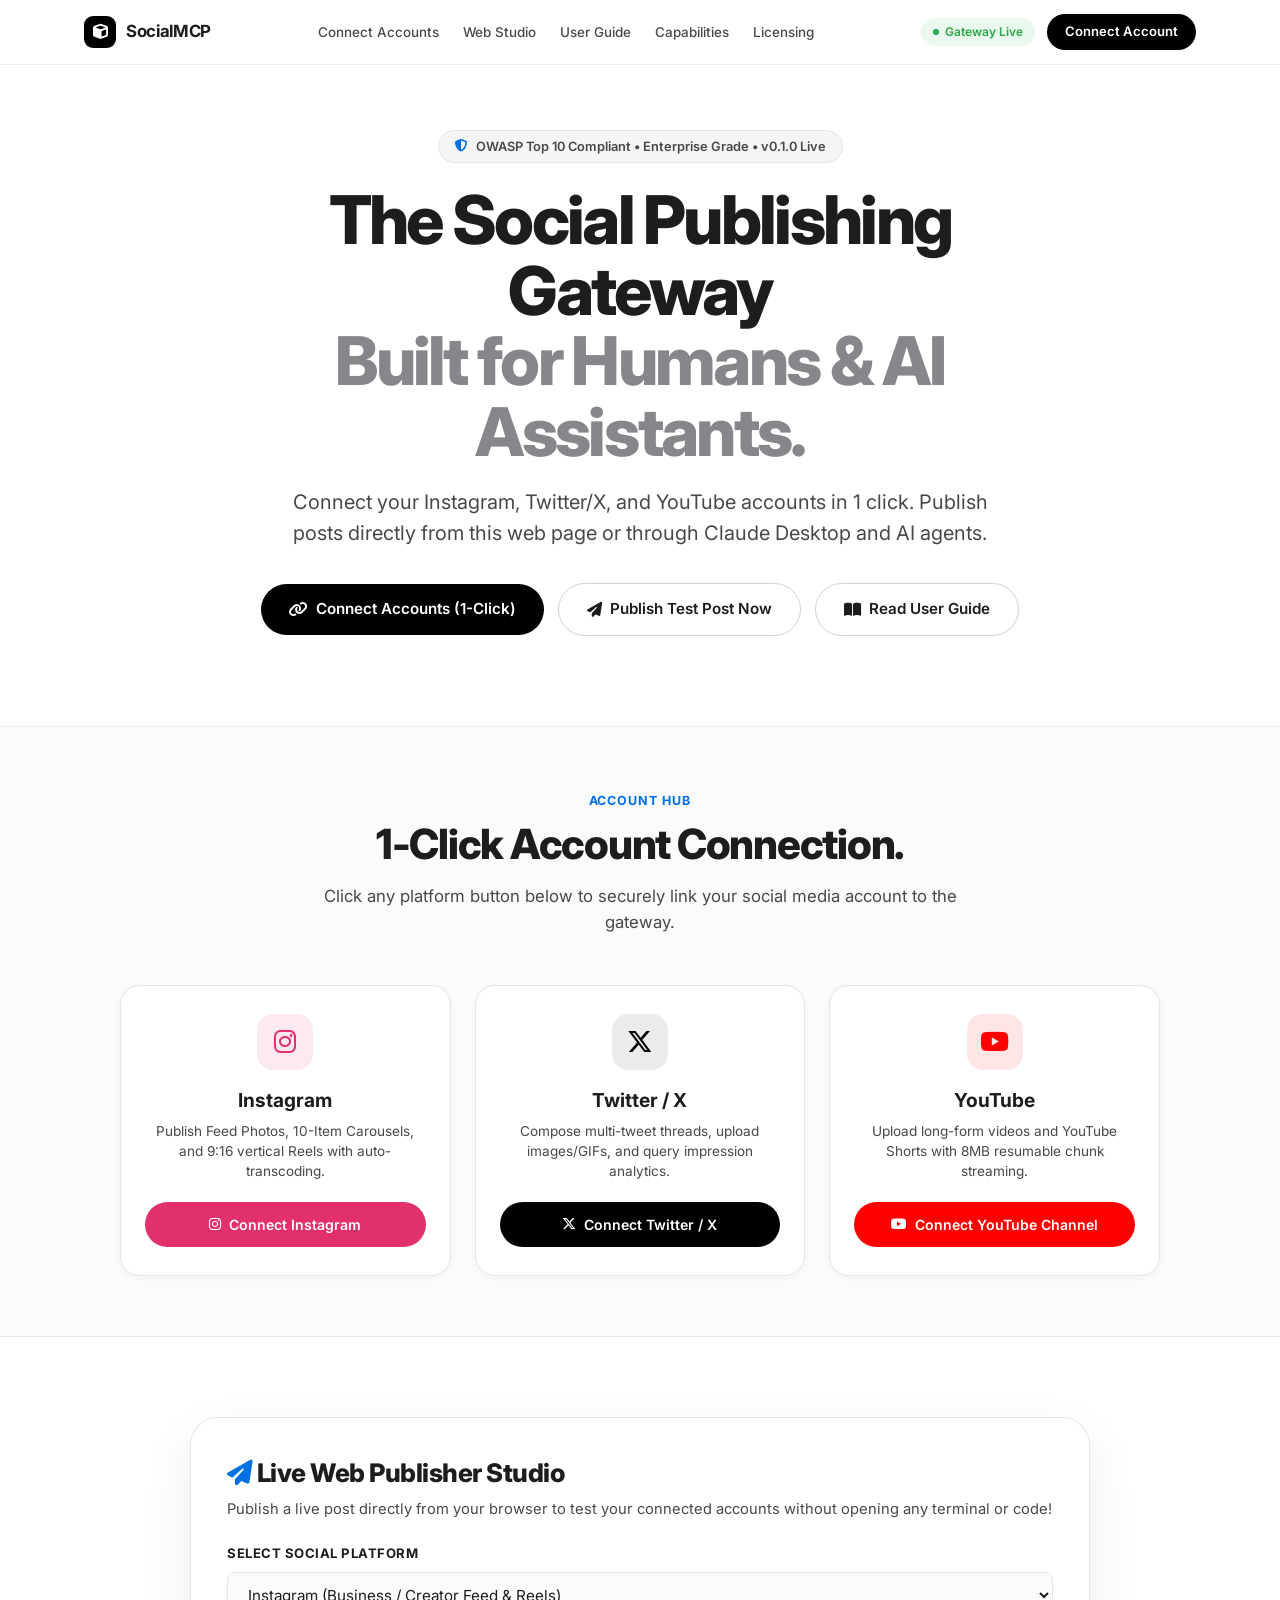
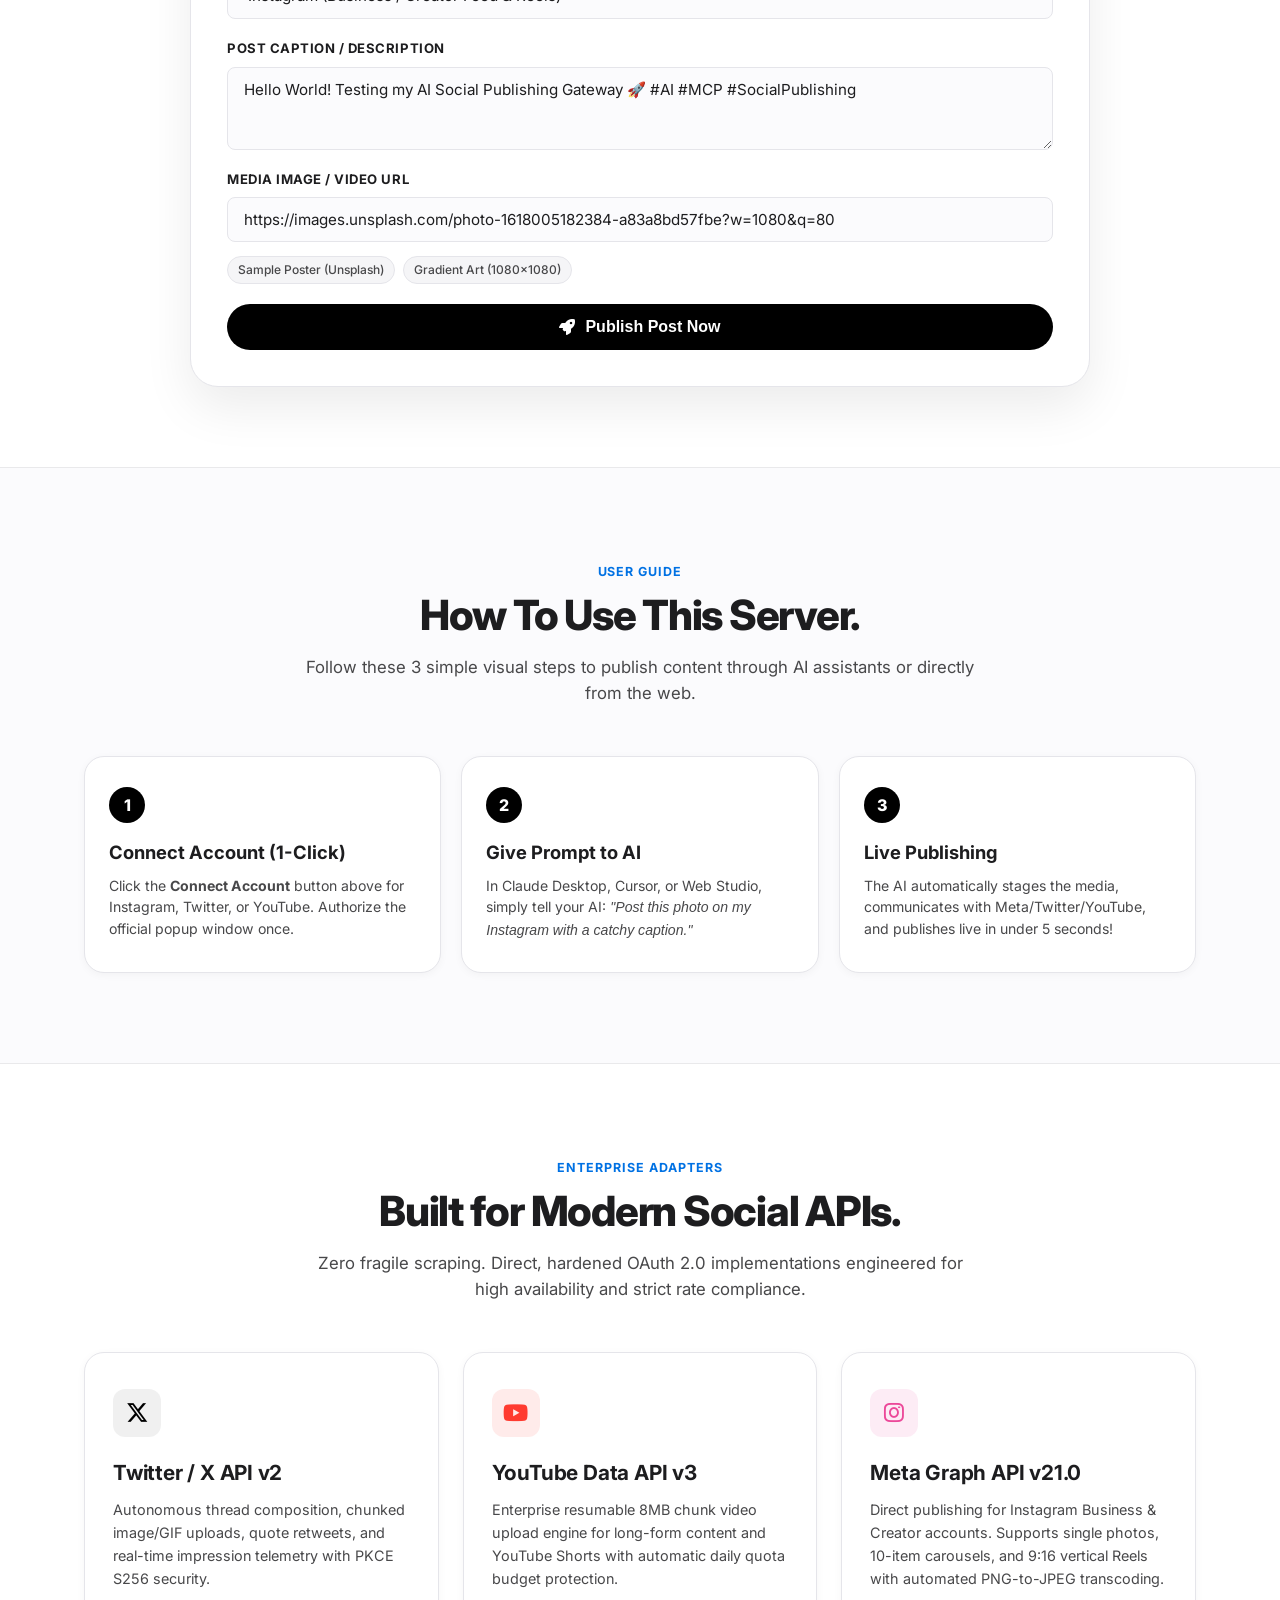
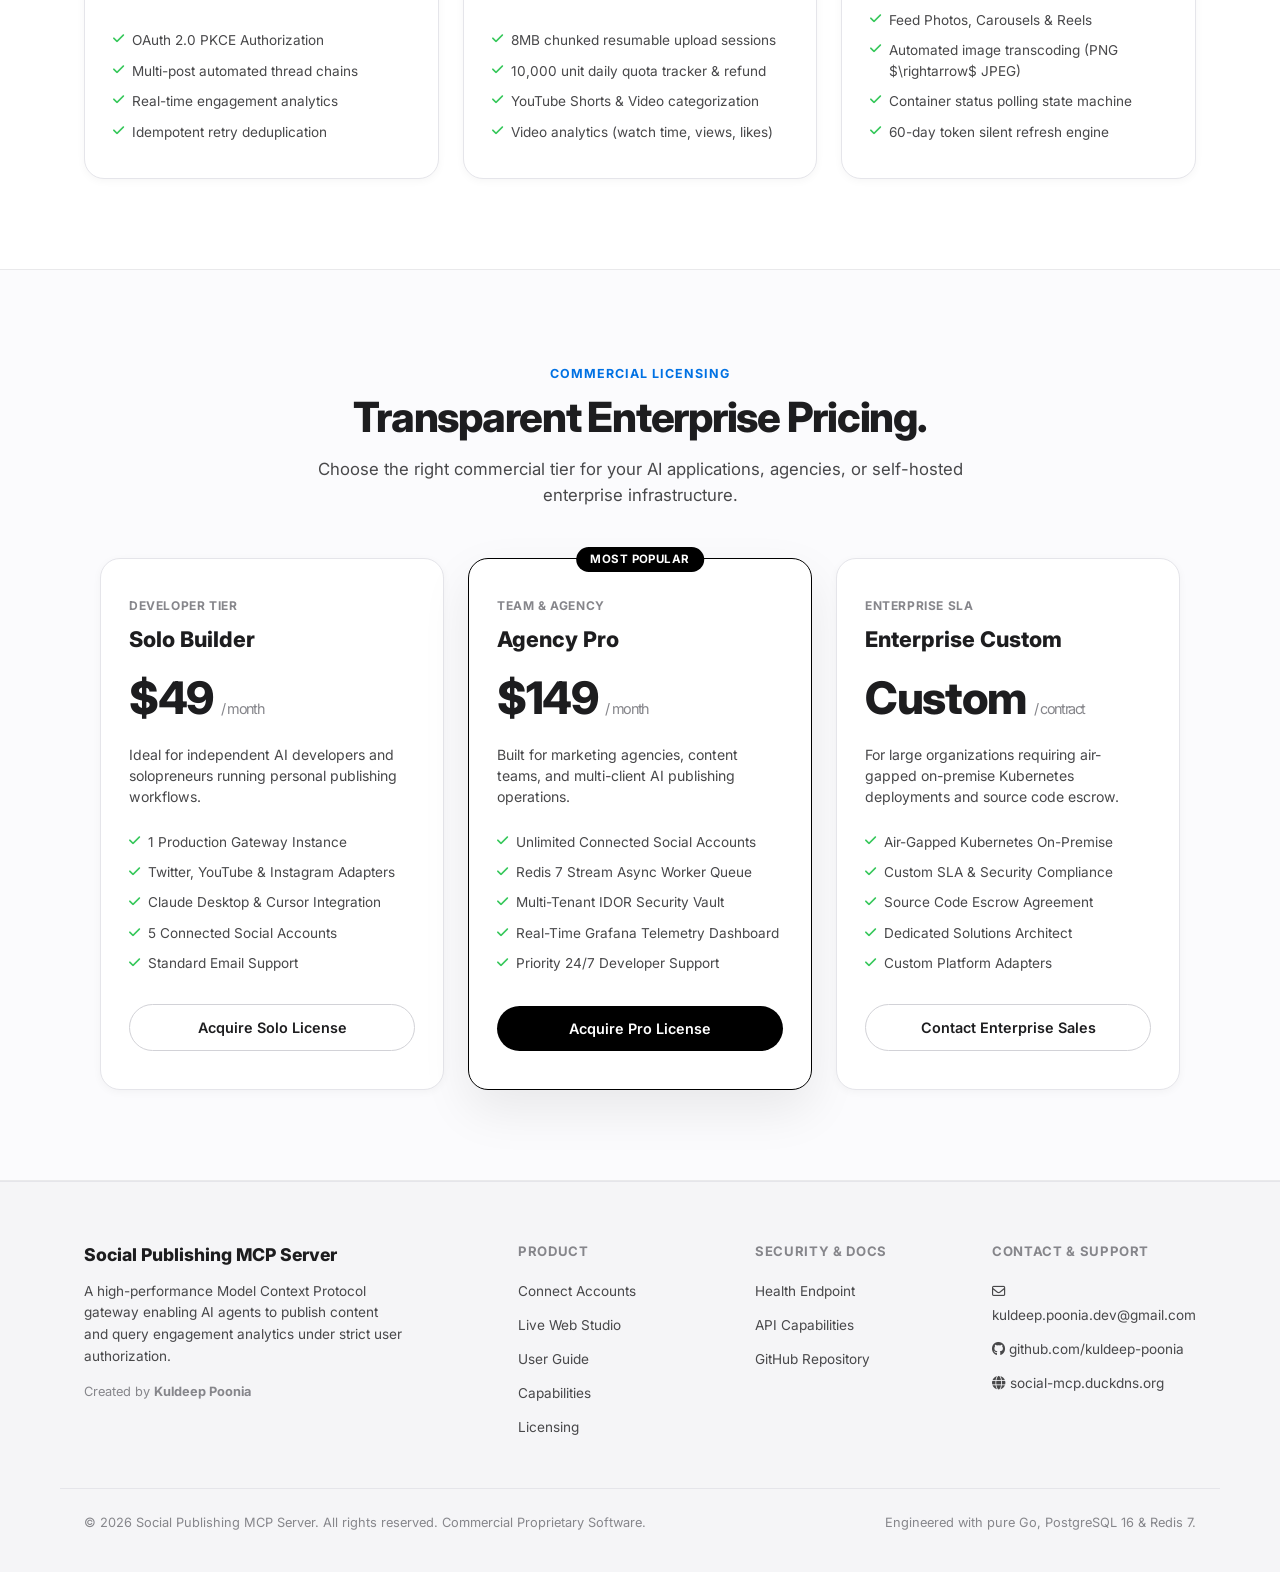
==== commit 12129582: "feat(ui): add 1-click social connect hub, direct web studio publisher, and visual user guide" ====
--- a/web/index.html
+++ b/web/index.html
@@ -24,7 +24,7 @@
       --bg-light: #fbfbfd;
       --bg-secondary: #f5f5f7;
       --bg-card: #ffffff;
-      --bg-glass: rgba(255, 255, 255, 0.88);
+      --bg-glass: rgba(255, 255, 255, 0.90);
       
       --border-light: rgba(0, 0, 0, 0.07);
       --border-subtle: #e5e5ea;
@@ -200,7 +200,7 @@
 
     /* Hero Section */
     .hero-section {
-      padding: 130px 24px 70px;
+      padding: 130px 24px 60px;
       display: flex;
       flex-direction: column;
       align-items: center;
@@ -210,7 +210,7 @@
 
     .hero-container {
       max-width: 880px;
-      margin: 0 auto 40px;
+      margin: 0 auto 30px;
     }
 
     .pill-announcement {
@@ -298,183 +298,218 @@
       transform: translateY(-2px);
     }
 
-    /* Live Studio Interactive Demo */
-    .demo-window-container {
-      width: 100%;
-      max-width: 1000px;
+    /* Live 1-Click Connect Hub */
+    .connect-hub-section {
+      padding: 60px 24px;
+      background: var(--bg-light);
+      border-top: 1px solid var(--border-light);
+      border-bottom: 1px solid var(--border-light);
+    }
+
+    .hub-grid {
+      display: grid;
+      grid-template-columns: repeat(3, 1fr);
+      gap: 24px;
+      max-width: 1040px;
       margin: 0 auto;
     }
 
-    .demo-window {
+    .hub-card {
       background: #ffffff;
       border: 1px solid var(--border-subtle);
       border-radius: var(--radius-lg);
+      padding: 28px 24px;
+      box-shadow: var(--shadow-sm);
+      display: flex;
+      flex-direction: column;
+      align-items: center;
+      text-align: center;
+      transition: all 0.25s var(--ease-apple);
+    }
+
+    .hub-card:hover {
+      transform: translateY(-4px);
+      box-shadow: var(--shadow-md);
+    }
+
+    .hub-icon {
+      width: 56px;
+      height: 56px;
+      border-radius: 16px;
+      display: flex;
+      align-items: center;
+      justify-content: center;
+      font-size: 1.6rem;
+      margin-bottom: 16px;
+    }
+
+    .hub-title {
+      font-size: 1.2rem;
+      font-weight: 700;
+      margin-bottom: 6px;
+    }
+
+    .hub-desc {
+      font-size: 0.85rem;
+      color: var(--text-secondary);
+      margin-bottom: 20px;
+      line-height: 1.5;
+    }
+
+    .btn-connect-hub {
+      width: 100%;
+      display: inline-flex;
+      align-items: center;
+      justify-content: center;
+      gap: 8px;
+      padding: 12px 18px;
+      border-radius: var(--radius-capsule);
+      font-size: 0.88rem;
+      font-weight: 600;
+      text-decoration: none;
+      transition: all 0.2s var(--ease-apple);
+    }
+
+    .btn-connect-hub.ig { background: #e1306c; color: #fff; }
+    .btn-connect-hub.ig:hover { background: #c1275b; }
+    .btn-connect-hub.x { background: #000; color: #fff; }
+    .btn-connect-hub.x:hover { background: #2a2a2e; }
+    .btn-connect-hub.yt { background: #ff0000; color: #fff; }
+    .btn-connect-hub.yt:hover { background: #d90000; }
+
+    /* Web Studio Direct Publisher */
+    .studio-section {
+      padding: 80px 24px;
+    }
+
+    .studio-box {
+      max-width: 900px;
+      margin: 0 auto;
+      background: #ffffff;
+      border: 1px solid var(--border-subtle);
+      border-radius: var(--radius-xl);
+      padding: 36px;
       box-shadow: var(--shadow-lg);
-      overflow: hidden;
-      text-align: left;
-    }
-
-    .window-header {
+    }
+
+    .studio-header {
+      margin-bottom: 24px;
+    }
+
+    .studio-header h3 {
+      font-size: 1.6rem;
+      font-weight: 800;
+      letter-spacing: -0.02em;
+      margin-bottom: 6px;
+    }
+
+    .studio-header p {
+      font-size: 0.92rem;
+      color: var(--text-secondary);
+    }
+
+    .studio-form {
+      display: flex;
+      flex-direction: column;
+      gap: 20px;
+    }
+
+    .form-group {
+      display: flex;
+      flex-direction: column;
+      gap: 8px;
+    }
+
+    .form-label {
+      font-size: 0.82rem;
+      font-weight: 700;
+      color: var(--text-main);
+      text-transform: uppercase;
+      letter-spacing: 0.04em;
+    }
+
+    .form-input, .form-textarea, .form-select {
+      width: 100%;
+      padding: 12px 16px;
+      border: 1px solid var(--border-subtle);
+      border-radius: var(--radius-sm);
+      font-family: var(--font-sans);
+      font-size: 0.95rem;
+      color: var(--text-main);
+      background: var(--bg-light);
+      outline: none;
+      transition: border-color 0.2s ease;
+    }
+
+    .form-input:focus, .form-textarea:focus, .form-select:focus {
+      border-color: var(--apple-blue);
+      background: #fff;
+    }
+
+    .preset-chips {
+      display: flex;
+      gap: 8px;
+      margin-top: 6px;
+      flex-wrap: wrap;
+    }
+
+    .preset-chip {
+      font-size: 0.75rem;
       background: var(--bg-secondary);
-      padding: 14px 20px;
-      display: flex;
-      align-items: center;
-      justify-content: space-between;
-      border-bottom: 1px solid var(--border-subtle);
-    }
-
-    .window-controls {
-      display: flex;
-      gap: 7px;
-    }
-
-    .control-dot {
-      width: 11px;
-      height: 11px;
-      border-radius: 50%;
-    }
-    .control-dot.close { background: #ff5f56; }
-    .control-dot.min { background: #ffbd2e; }
-    .control-dot.max { background: #27c93f; }
-
-    .window-title {
-      font-size: 0.82rem;
-      font-weight: 600;
-      color: var(--text-secondary);
-      display: flex;
-      align-items: center;
-      gap: 8px;
-    }
-
-    .window-endpoint {
-      font-size: 0.75rem;
-      font-family: var(--font-mono);
-      background: #fff;
-      padding: 3px 8px;
-      border-radius: 4px;
       border: 1px solid var(--border-subtle);
-      color: var(--text-muted);
-    }
-
-    .window-body {
-      padding: 24px;
-      background: #ffffff;
-    }
-
-    .demo-chips {
-      display: flex;
-      gap: 8px;
-      margin-bottom: 20px;
-      flex-wrap: wrap;
-    }
-
-    .demo-chip {
-      background: var(--bg-light);
-      border: 1px solid var(--border-subtle);
-      color: var(--text-secondary);
-      font-size: 0.8rem;
-      font-weight: 600;
-      padding: 7px 14px;
+      padding: 4px 10px;
       border-radius: var(--radius-capsule);
       cursor: pointer;
-      display: inline-flex;
-      align-items: center;
-      gap: 6px;
-      transition: all 0.2s var(--ease-apple);
-    }
-
-    .demo-chip.active, .demo-chip:hover {
+      color: var(--text-secondary);
+      font-weight: 500;
+    }
+
+    .preset-chip:hover {
+      background: #e5e5ea;
+      color: var(--text-main);
+    }
+
+    .btn-publish-live {
       background: #000;
       color: #fff;
-      border-color: #000;
-    }
-
-    .chat-layout {
-      display: flex;
-      flex-direction: column;
-      gap: 16px;
-    }
-
-    .chat-bubble {
+      border: none;
+      padding: 14px 28px;
+      border-radius: var(--radius-capsule);
+      font-size: 1rem;
+      font-weight: 600;
+      cursor: pointer;
+      display: inline-flex;
+      align-items: center;
+      justify-content: center;
+      gap: 10px;
+      transition: all 0.2s var(--ease-apple);
+    }
+
+    .btn-publish-live:hover {
+      background: #2c2c2e;
+      transform: translateY(-2px);
+    }
+
+    .publish-result-box {
+      margin-top: 20px;
+      padding: 16px 20px;
       border-radius: var(--radius-md);
-      padding: 16px 20px;
-      font-size: 0.92rem;
-      line-height: 1.6;
-    }
-
-    .chat-bubble.user {
-      background: var(--bg-secondary);
-      border: 1px solid var(--border-subtle);
-      align-self: flex-start;
-      width: 100%;
-    }
-
-    .chat-bubble.ai {
-      background: #ffffff;
-      border: 1px solid var(--border-subtle);
-      box-shadow: var(--shadow-sm);
-      width: 100%;
-    }
-
-    .execution-card {
-      background: var(--bg-light);
-      border: 1px solid var(--border-subtle);
-      border-radius: var(--radius-sm);
-      padding: 14px 16px;
-      margin: 12px 0 8px;
-    }
-
-    .exec-header {
-      display: flex;
-      align-items: center;
-      justify-content: space-between;
-      margin-bottom: 8px;
-    }
-
-    .platform-pill {
-      font-size: 0.75rem;
-      font-weight: 700;
-      font-family: var(--font-mono);
-      padding: 3px 8px;
-      border-radius: 4px;
-      display: inline-flex;
-      align-items: center;
-      gap: 6px;
-    }
-
-    .platform-pill.x { background: rgba(0, 0, 0, 0.08); color: #000; }
-    .platform-pill.yt { background: rgba(255, 59, 48, 0.1); color: #ff3b30; }
-    .platform-pill.ig { background: rgba(236, 72, 153, 0.1); color: #ec4899; }
-
-    .exec-metric {
-      font-size: 0.75rem;
-      color: var(--text-muted);
-      font-family: var(--font-mono);
-    }
-
-    .progress-bar-track {
-      width: 100%;
-      height: 4px;
-      background: var(--border-subtle);
-      border-radius: 99px;
-      overflow: hidden;
-      margin: 8px 0;
-    }
-
-    .progress-bar-val {
-      height: 100%;
-      background: #34c759;
-      width: 100%;
-      transition: width 0.4s ease;
-    }
-
-    .exec-output-text {
-      font-size: 0.82rem;
-      color: #28a745;
-      display: flex;
-      align-items: center;
-      gap: 6px;
-      font-weight: 500;
+      display: none;
+      font-size: 0.9rem;
+    }
+
+    .publish-result-box.success {
+      background: rgba(52, 199, 89, 0.1);
+      border: 1px solid #34c759;
+      color: #1b5e20;
+      display: block;
+    }
+
+    .publish-result-box.error {
+      background: rgba(255, 59, 48, 0.1);
+      border: 1px solid #ff3b30;
+      color: #b71c1c;
+      display: block;
     }
 
     /* Section Headings */
@@ -597,159 +632,52 @@
       font-size: 0.8rem;
     }
 
-    /* Integration Section */
-    .integration-box {
-      background: #ffffff;
-      border: 1px solid var(--border-subtle);
-      border-radius: var(--radius-xl);
-      padding: 40px;
-      box-shadow: var(--shadow-md);
-    }
-
-    .integration-tabs {
-      display: flex;
-      gap: 10px;
-      margin-bottom: 20px;
-      border-bottom: 1px solid var(--border-subtle);
-      padding-bottom: 12px;
-    }
-
-    .int-tab-btn {
-      background: transparent;
-      border: none;
-      font-size: 0.9rem;
-      font-weight: 600;
-      color: var(--text-muted);
-      cursor: pointer;
-      padding: 6px 14px;
-      border-radius: var(--radius-capsule);
-      transition: all 0.2s var(--ease-apple);
-    }
-
-    .int-tab-btn.active {
-      background: var(--bg-secondary);
-      color: var(--text-main);
-    }
-
-    .code-container {
-      position: relative;
-      background: var(--bg-secondary);
-      border: 1px solid var(--border-subtle);
-      border-radius: var(--radius-md);
-      padding: 20px;
-      overflow-x: auto;
-    }
-
-    .code-container pre {
-      font-family: var(--font-mono);
-      font-size: 0.85rem;
-      color: var(--text-main);
-      line-height: 1.6;
-    }
-
-    .btn-copy-code {
-      position: absolute;
-      top: 14px;
-      right: 14px;
-      background: #000;
-      color: #fff;
-      border: none;
-      font-size: 0.78rem;
-      font-weight: 600;
-      padding: 6px 14px;
-      border-radius: var(--radius-capsule);
-      cursor: pointer;
-      display: inline-flex;
-      align-items: center;
-      gap: 6px;
-      transition: all 0.2s var(--ease-apple);
-    }
-
-    .btn-copy-code:hover {
-      background: #333;
-    }
-
-    /* Security Audit Metrics Table */
-    .audit-table-wrapper {
+    /* Visual User Guide Steps */
+    .guide-tabs-wrapper {
+      max-width: 960px;
+      margin: 0 auto;
+    }
+
+    .guide-steps-grid {
+      display: grid;
+      grid-template-columns: repeat(3, 1fr);
+      gap: 20px;
+      margin-top: 30px;
+    }
+
+    .step-card-box {
       background: #ffffff;
       border: 1px solid var(--border-subtle);
       border-radius: var(--radius-lg);
-      overflow: hidden;
+      padding: 30px 24px;
       box-shadow: var(--shadow-sm);
-    }
-
-    .audit-table {
-      width: 100%;
-      border-collapse: collapse;
-      text-align: left;
-      font-size: 0.9rem;
-    }
-
-    .audit-table th {
-      background: var(--bg-secondary);
-      padding: 14px 20px;
+      position: relative;
+    }
+
+    .step-number {
+      width: 36px;
+      height: 36px;
+      border-radius: 50%;
+      background: #000;
+      color: #fff;
+      display: flex;
+      align-items: center;
+      justify-content: center;
+      font-size: 1rem;
+      font-weight: 800;
+      margin-bottom: 16px;
+    }
+
+    .step-card-title {
+      font-size: 1.15rem;
       font-weight: 700;
-      color: var(--text-main);
-      border-bottom: 1px solid var(--border-subtle);
-    }
-
-    .audit-table td {
-      padding: 16px 20px;
-      border-bottom: 1px solid var(--border-light);
+      margin-bottom: 8px;
+    }
+
+    .step-card-desc {
+      font-size: 0.88rem;
       color: var(--text-secondary);
-    }
-
-    .audit-table tr:last-child td {
-      border-bottom: none;
-    }
-
-    .badge-compliant {
-      display: inline-flex;
-      align-items: center;
-      gap: 5px;
-      background: rgba(52, 199, 89, 0.12);
-      color: #28a745;
-      font-weight: 700;
-      font-size: 0.75rem;
-      padding: 4px 10px;
-      border-radius: var(--radius-capsule);
-    }
-
-    /* FAQ Accordion */
-    .faq-grid {
-      display: grid;
-      grid-template-columns: repeat(2, 1fr);
-      gap: 20px;
-    }
-
-    .faq-item {
-      background: #ffffff;
-      border: 1px solid var(--border-subtle);
-      border-radius: var(--radius-md);
-      padding: 24px;
-      box-shadow: var(--shadow-sm);
-    }
-
-    .faq-question {
-      font-size: 1.05rem;
-      font-weight: 700;
-      color: var(--text-main);
-      margin-bottom: 10px;
-      display: flex;
-      align-items: flex-start;
-      gap: 10px;
-    }
-
-    .faq-question i {
-      color: var(--apple-blue);
-      margin-top: 3px;
-      font-size: 0.95rem;
-    }
-
-    .faq-answer {
-      font-size: 0.9rem;
-      color: var(--text-secondary);
-      line-height: 1.6;
+      line-height: 1.55;
     }
 
     /* Pricing Section */
@@ -977,7 +905,7 @@
 
     @media (max-width: 900px) {
       .hero-title { font-size: 2.8rem; }
-      .cards-grid-3, .pricing-grid, .faq-grid, .footer-grid { grid-template-columns: 1fr; }
+      .cards-grid-3, .pricing-grid, .hub-grid, .guide-steps-grid, .footer-grid { grid-template-columns: 1fr; }
       .nav-menu { display: none; }
     }
   </style>
@@ -1001,12 +929,10 @@
       </a>
 
       <nav class="nav-menu">
+        <a href="#connect-hub">Connect Accounts</a>
+        <a href="#web-studio">Web Studio</a>
+        <a href="#user-guide">User Guide</a>
         <a href="#capabilities">Capabilities</a>
-        <a href="#demo">Live Demo</a>
-        <a href="#integration">Integration</a>
-        <a href="#architecture">Architecture</a>
-        <a href="#security">Security Audit</a>
-        <a href="#faq">FAQ</a>
         <a href="#pricing">Licensing</a>
       </nav>
 
@@ -1014,13 +940,13 @@
         <a href="https://social-mcp.duckdns.org/health" target="_blank" class="nav-status-badge">
           <span class="pulse-dot"></span> Gateway Live
         </a>
-        <a href="#integration" class="nav-btn-primary">Connect Agent</a>
+        <a href="#connect-hub" class="nav-btn-primary">Connect Account</a>
       </div>
     </div>
   </header>
 
-  <!-- Hero Section -->
   <main>
+    <!-- Hero Section -->
     <section class="hero-section">
       <div class="container hero-container">
         <div class="pill-announcement">
@@ -1029,118 +955,159 @@
         </div>
 
         <h1 class="hero-title">
-          The Secure Social Publishing Gateway <br>
-          <span class="hero-subtitle-dim">Engineered for AI Assistants.</span>
+          The Social Publishing Gateway <br>
+          <span class="hero-subtitle-dim">Built for Humans & AI Assistants.</span>
         </h1>
 
         <p class="hero-description">
-          Empower Claude Desktop, Cursor, and autonomous AI swarms to draft, schedule, publish, and analyze content across Twitter/X, YouTube, and Instagram with zero-trust credential isolation.
+          Connect your Instagram, Twitter/X, and YouTube accounts in 1 click. Publish posts directly from this web page or through Claude Desktop and AI agents.
         </p>
 
         <div class="hero-cta-group">
-          <a href="#demo" class="btn-apple-black">
-            <i class="fa-solid fa-play"></i> Launch Live Simulator
+          <a href="#connect-hub" class="btn-apple-black">
+            <i class="fa-solid fa-link"></i> Connect Accounts (1-Click)
           </a>
-          <a href="#integration" class="btn-apple-outline">
-            <i class="fa-solid fa-bolt"></i> 60-Second Setup
+          <a href="#web-studio" class="btn-apple-outline">
+            <i class="fa-solid fa-paper-plane"></i> Publish Test Post Now
           </a>
-          <a href="https://social-mcp.duckdns.org/health" target="_blank" class="btn-apple-outline">
-            <i class="fa-solid fa-heart-pulse"></i> Health Status
+          <a href="#user-guide" class="btn-apple-outline">
+            <i class="fa-solid fa-book-open"></i> Read User Guide
           </a>
         </div>
       </div>
-
-      <!-- Interactive Apple Studio Demo Window -->
-      <div class="container demo-window-container" id="demo">
-        <div class="demo-window">
-          <div class="window-header">
-            <div class="window-controls">
-              <span class="control-dot close"></span>
-              <span class="control-dot min"></span>
-              <span class="control-dot max"></span>
+    </section>
+
+    <!-- 1-Click Social Account Connection Hub -->
+    <section class="connect-hub-section" id="connect-hub">
+      <div class="container">
+        <div class="section-header">
+          <span class="section-eyebrow">Account Hub</span>
+          <h2 class="section-title">1-Click Account Connection.</h2>
+          <p class="section-desc">Click any platform button below to securely link your social media account to the gateway.</p>
+        </div>
+
+        <div class="hub-grid">
+          <!-- Instagram Card -->
+          <div class="hub-card">
+            <div class="hub-icon" style="background: rgba(225, 48, 108, 0.1); color: #e1306c;">
+              <i class="fa-brands fa-instagram"></i>
             </div>
-            <div class="window-title">
-              <i class="fa-solid fa-microchip"></i> Model Context Protocol Studio Simulator
+            <h3 class="hub-title">Instagram</h3>
+            <p class="hub-desc">Publish Feed Photos, 10-Item Carousels, and 9:16 vertical Reels with auto-transcoding.</p>
+            <a href="https://social-mcp.duckdns.org/auth/instagram/connect?user_id=kuldeep" target="_blank" class="btn-connect-hub ig">
+              <i class="fa-brands fa-instagram"></i> Connect Instagram
+            </a>
+          </div>
+
+          <!-- Twitter / X Card -->
+          <div class="hub-card">
+            <div class="hub-icon" style="background: rgba(0, 0, 0, 0.08); color: #000;">
+              <i class="fa-brands fa-x-twitter"></i>
             </div>
-            <div class="window-endpoint">
-              POST /mcp/rpc • SSE Active
+            <h3 class="hub-title">Twitter / X</h3>
+            <p class="hub-desc">Compose multi-tweet threads, upload images/GIFs, and query impression analytics.</p>
+            <a href="https://social-mcp.duckdns.org/auth/twitter/connect?user_id=kuldeep" target="_blank" class="btn-connect-hub x">
+              <i class="fa-brands fa-x-twitter"></i> Connect Twitter / X
+            </a>
+          </div>
+
+          <!-- YouTube Card -->
+          <div class="hub-card">
+            <div class="hub-icon" style="background: rgba(255, 0, 0, 0.1); color: #ff0000;">
+              <i class="fa-brands fa-youtube"></i>
             </div>
-          </div>
-
-          <div class="window-body">
-            <!-- Scenario Selector Chips -->
-            <div class="demo-chips">
-              <button class="demo-chip active" onclick="switchScenario('yt_x', this)">
-                <i class="fa-brands fa-youtube" style="color: #ff3b30;"></i> YouTube Video + Twitter Announcement
-              </button>
-              <button class="demo-chip" onclick="switchScenario('ig_reel', this)">
-                <i class="fa-brands fa-instagram" style="color: #ec4899;"></i> Instagram Reel & Transcode
-              </button>
-              <button class="demo-chip" onclick="switchScenario('analytics', this)">
-                <i class="fa-solid fa-chart-line" style="color: #0071e3;"></i> Multi-Platform Telemetry Inspection
-              </button>
-              <button class="demo-chip" onclick="switchScenario('json_rpc', this)">
-                <i class="fa-solid fa-code" style="color: #34c759;"></i> Raw JSON-RPC 2.0 Payload
-              </button>
-            </div>
-
-            <!-- Dynamic Chat Thread -->
-            <div class="chat-layout" id="demo-chat-thread">
-              <!-- User Prompt -->
-              <div class="chat-bubble user">
-                <strong style="color: #86868b; font-size: 0.75rem; text-transform: uppercase;">User Prompt (Claude Desktop)</strong>
-                <p id="demo-user-prompt" style="margin-top: 4px; font-weight: 500;">
-                  "Publish our product launch video 'AI Gateway v1.0' to YouTube with tags #AI #MCP, and tweet the announcement link on Twitter/X."
-                </p>
-              </div>
-
-              <!-- AI MCP Execution Stream -->
-              <div class="chat-bubble ai">
-                <strong style="color: #0071e3; font-size: 0.75rem; text-transform: uppercase;">Social MCP Gateway • Executed Actions</strong>
-                
-                <div id="demo-dynamic-content">
-                  <!-- YouTube Step -->
-                  <div class="execution-card">
-                    <div class="exec-header">
-                      <span class="platform-pill yt"><i class="fa-brands fa-youtube"></i> YouTube Data API v3</span>
-                      <span class="exec-metric">Quota: 1,600 / 10,000 Units • 8MB Chunks</span>
-                    </div>
-                    <div class="progress-bar-track">
-                      <div class="progress-bar-val"></div>
-                    </div>
-                    <div class="exec-output-text">
-                      <i class="fa-solid fa-circle-check"></i> Published Video ID: <code style="font-family: var(--font-mono); font-size: 0.8rem; background: #fff; padding: 2px 6px; border-radius: 4px; border: 1px solid #e5e5ea; margin-left: 4px;">dQw4w9WgXcQ</code> (Public, Resumable Upload Succeeded)
-                    </div>
-                  </div>
-
-                  <!-- Twitter Step -->
-                  <div class="execution-card">
-                    <div class="exec-header">
-                      <span class="platform-pill x"><i class="fa-brands fa-x-twitter"></i> Twitter/X API v2</span>
-                      <span class="exec-metric">Latency: 242ms • PKCE S256</span>
-                    </div>
-                    <div class="progress-bar-track">
-                      <div class="progress-bar-val"></div>
-                    </div>
-                    <div class="exec-output-text">
-                      <i class="fa-solid fa-circle-check"></i> Tweet Published: <code style="font-family: var(--font-mono); font-size: 0.8rem; background: #fff; padding: 2px 6px; border-radius: 4px; border: 1px solid #e5e5ea; margin-left: 4px;">1892019482710491</code> (Idempotency Key Locked)
-                    </div>
-                  </div>
-                </div>
-              </div>
-            </div>
+            <h3 class="hub-title">YouTube</h3>
+            <p class="hub-desc">Upload long-form videos and YouTube Shorts with 8MB resumable chunk streaming.</p>
+            <a href="https://social-mcp.duckdns.org/auth/youtube/connect?user_id=kuldeep" target="_blank" class="btn-connect-hub yt">
+              <i class="fa-brands fa-youtube"></i> Connect YouTube Channel
+            </a>
           </div>
         </div>
       </div>
     </section>
 
+    <!-- Web Studio Direct Publisher (Test in Browser) -->
+    <section class="studio-section" id="web-studio">
+      <div class="container">
+        <div class="studio-box">
+          <div class="studio-header">
+            <h3><i class="fa-solid fa-paper-plane" style="color: #0071e3;"></i> Live Web Publisher Studio</h3>
+            <p>Publish a live post directly from your browser to test your connected accounts without opening any terminal or code!</p>
+          </div>
+
+          <form class="studio-form" onsubmit="handleLiveWebPublish(event)">
+            <div class="form-group">
+              <label class="form-label">Select Social Platform</label>
+              <select id="pub-platform" class="form-select">
+                <option value="instagram">Instagram (Business / Creator Feed & Reels)</option>
+                <option value="twitter">Twitter / X (Tweet & Thread)</option>
+                <option value="youtube">YouTube (Video Upload / Shorts)</option>
+              </select>
+            </div>
+
+            <div class="form-group">
+              <label class="form-label">Post Caption / Description</label>
+              <textarea id="pub-content" class="form-textarea" rows="3" placeholder="Enter caption, description, and hashtags...">Hello World! Testing my AI Social Publishing Gateway 🚀 #AI #MCP #SocialPublishing</textarea>
+            </div>
+
+            <div class="form-group">
+              <label class="form-label">Media Image / Video URL</label>
+              <input type="text" id="pub-media" class="form-input" value="https://images.unsplash.com/photo-1618005182384-a83a8bd57fbe?w=1080&q=80" placeholder="https://example.com/image.jpg">
+              <div class="preset-chips">
+                <span class="preset-chip" onclick="setPresetMedia('https://images.unsplash.com/photo-1618005182384-a83a8bd57fbe?w=1080&q=80')">Sample Poster (Unsplash)</span>
+                <span class="preset-chip" onclick="setPresetMedia('https://images.unsplash.com/photo-1579546929518-9e396f3cc809?w=1080&q=80')">Gradient Art (1080x1080)</span>
+              </div>
+            </div>
+
+            <button type="submit" id="btn-submit-post" class="btn-publish-live">
+              <i class="fa-solid fa-rocket"></i> Publish Post Now
+            </button>
+
+            <!-- Result Box -->
+            <div id="pub-result-box" class="publish-result-box"></div>
+          </form>
+        </div>
+      </div>
+    </section>
+
+    <!-- Visual User Guide Section -->
+    <section class="section-block alt-bg" id="user-guide">
+      <div class="container">
+        <div class="section-header">
+          <span class="section-eyebrow">User Guide</span>
+          <h2 class="section-title">How To Use This Server.</h2>
+          <p class="section-desc">Follow these 3 simple visual steps to publish content through AI assistants or directly from the web.</p>
+        </div>
+
+        <div class="guide-steps-grid">
+          <div class="step-card-box">
+            <div class="step-number">1</div>
+            <h4 class="step-card-title">Connect Account (1-Click)</h4>
+            <p class="step-card-desc">Click the <strong>Connect Account</strong> button above for Instagram, Twitter, or YouTube. Authorize the official popup window once.</p>
+          </div>
+
+          <div class="step-card-box">
+            <div class="step-number">2</div>
+            <h4 class="step-card-title">Give Prompt to AI</h4>
+            <p class="step-card-desc">In Claude Desktop, Cursor, or Web Studio, simply tell your AI: <em>"Post this photo on my Instagram with a catchy caption."</em></p>
+          </div>
+
+          <div class="step-card-box">
+            <div class="step-number">3</div>
+            <h4 class="step-card-title">Live Publishing</h4>
+            <p class="step-card-desc">The AI automatically stages the media, communicates with Meta/Twitter/YouTube, and publishes live in under 5 seconds!</p>
+          </div>
+        </div>
+      </div>
+    </section>
+
     <!-- Capabilities Section -->
-    <section class="section-block alt-bg" id="capabilities">
+    <section class="section-block" id="capabilities">
       <div class="container">
         <div class="section-header">
           <span class="section-eyebrow">Enterprise Adapters</span>
           <h2 class="section-title">Built for Modern Social APIs.</h2>
-          <p class="section-desc">Zero wrappers, zero fragile scraping. Direct, hardened OAuth 2.0 implementations engineered for high availability and strict rate compliance.</p>
+          <p class="section-desc">Zero fragile scraping. Direct, hardened OAuth 2.0 implementations engineered for high availability and strict rate compliance.</p>
         </div>
 
         <div class="cards-grid-3">
@@ -1192,194 +1159,8 @@
       </div>
     </section>
 
-    <!-- Architecture & Core Specifications -->
-    <section class="section-block" id="architecture">
-      <div class="container">
-        <div class="section-header">
-          <span class="section-eyebrow">System Architecture</span>
-          <h2 class="section-title">Zero-Trust Hardened Gateway.</h2>
-          <p class="section-desc">Designed in Go 1.26 for microsecond latency, zero heap bloat, and enterprise-grade multi-tenant security.</p>
-        </div>
-
-        <div class="cards-grid-3">
-          <div class="feature-card">
-            <div class="feature-icon-wrapper icon-sec">
-              <i class="fa-solid fa-lock"></i>
-            </div>
-            <h3 class="feature-name">AES-256-GCM Vault</h3>
-            <p class="feature-summary">User credentials and OAuth tokens never touch LLM contexts. Encrypted at rest with distinct 12-byte random nonces and out-of-band master keys.</p>
-            <ul class="feature-list">
-              <li><i class="fa-solid fa-check"></i> Zero plaintext credential persistence</li>
-              <li><i class="fa-solid fa-check"></i> Key derivation domain separation</li>
-              <li><i class="fa-solid fa-check"></i> Instant platform credential revocation</li>
-            </ul>
-          </div>
-
-          <div class="feature-card">
-            <div class="feature-icon-wrapper icon-queue">
-              <i class="fa-solid fa-diagram-project"></i>
-            </div>
-            <h3 class="feature-name">Redis 7 Stream Queue</h3>
-            <p class="feature-summary">Sync-First execution: direct immediate publish with automatic fallback to Redis Stream retry workers during transient 429 / 503 platform outages.</p>
-            <ul class="feature-list">
-              <li><i class="fa-solid fa-check"></i> 5-stage jittered exponential backoff</li>
-              <li><i class="fa-solid fa-check"></i> Dead Letter Queue (DLQ) isolation</li>
-              <li><i class="fa-solid fa-check"></i> Fail-Closed rate limit enforcement</li>
-            </ul>
-          </div>
-
-          <div class="feature-card">
-            <div class="feature-icon-wrapper icon-db">
-              <i class="fa-solid fa-database"></i>
-            </div>
-            <h3 class="feature-name">Postgres 16 Auto-Migrator</h3>
-            <p class="feature-summary">Embedded database migration engine (`//go:embed`) provisions all 7 versioned relational tables on first boot with atomic transactional safety.</p>
-            <ul class="feature-list">
-              <li><i class="fa-solid fa-check"></i> Strict idempotency & rollback drills</li>
-              <li><i class="fa-solid fa-check"></i> Multi-tenant IDOR row-level isolation</li>
-              <li><i class="fa-solid fa-check"></i> SHA-256 state integrity snapshots</li>
-            </ul>
-          </div>
-        </div>
-      </div>
-    </section>
-
-    <!-- 60-Second Integration Section -->
-    <section class="section-block alt-bg" id="integration">
-      <div class="container">
-        <div class="section-header">
-          <span class="section-eyebrow">Easy Integration</span>
-          <h2 class="section-title">60-Second Claude & Cursor Setup.</h2>
-          <p class="section-desc">Connect your AI assistants to the live gateway in seconds using the standard Model Context Protocol configuration.</p>
-        </div>
-
-        <div class="integration-box">
-          <div class="integration-tabs">
-            <button class="int-tab-btn active" onclick="switchCodeTab('claude', this)">Claude Desktop</button>
-            <button class="int-tab-btn" onclick="switchCodeTab('cursor', this)">Cursor IDE</button>
-            <button class="int-tab-btn" onclick="switchCodeTab('curl', this)">cURL / Direct RPC</button>
-          </div>
-
-          <div class="code-container">
-            <button class="btn-copy-code" onclick="copyConfigCode()">
-              <i class="fa-regular fa-copy"></i> Copy Configuration
-            </button>
-            <pre><code id="config-code-block">{
-  "mcpServers": {
-    "social-publisher": {
-      "url": "https://social-mcp.duckdns.org/mcp/sse",
-      "headers": {
-        "Authorization": "Bearer YOUR_JWT_OR_USER_TOKEN"
-      }
-    }
-  }
-}</code></pre>
-          </div>
-        </div>
-      </div>
-    </section>
-
-    <!-- Security Penetration Testing Audit -->
-    <section class="section-block" id="security">
-      <div class="container">
-        <div class="section-header">
-          <span class="section-eyebrow">Audit & Verification</span>
-          <h2 class="section-title">Hardcore Security Drill Results.</h2>
-          <p class="section-desc">Automated penetration test battery executed prior to commercial release across all API attack vectors.</p>
-        </div>
-
-        <div class="audit-table-wrapper">
-          <table class="audit-table">
-            <thead>
-              <tr>
-                <th>Attack Vector / Security Battery</th>
-                <th>Test Scope & Probes</th>
-                <th>Vulnerabilities Detected</th>
-                <th>Compliance Status</th>
-              </tr>
-            </thead>
-            <tbody>
-              <tr>
-                <td><strong>Kernel Socket SSRF & DNS-Rebinding</strong></td>
-                <td>49 private IP / metadata probes (`169.254.169.254`, RFC 1918)</td>
-                <td>0 Leaks / 49 Blocked</td>
-                <td><span class="badge-compliant"><i class="fa-solid fa-check"></i> PASSED</span></td>
-              </tr>
-              <tr>
-                <td><strong>Multi-Tenant IDOR Matrix</strong></td>
-                <td>110 cross-tenant tenant isolation probes</td>
-                <td>0 Cross-Access</td>
-                <td><span class="badge-compliant"><i class="fa-solid fa-check"></i> PASSED</span></td>
-              </tr>
-              <tr>
-                <td><strong>SQL Injection Adversarial Fuzzing</strong></td>
-                <td>390 malicious SQLi payloads (Tautologies, UNION, Stored Procedures)</td>
-                <td>0 Bypasses (0.00%)</td>
-                <td><span class="badge-compliant"><i class="fa-solid fa-check"></i> PASSED</span></td>
-              </tr>
-              <tr>
-                <td><strong>Dual-Layer Secret Redaction in Telemetry</strong></td>
-                <td>500 log stream evaluations containing bearer tokens & secrets</td>
-                <td>0 Secret Leaks</td>
-                <td><span class="badge-compliant"><i class="fa-solid fa-check"></i> PASSED</span></td>
-              </tr>
-              <tr>
-                <td><strong>Strict TLS 1.2+ Network Handshake</strong></td>
-                <td>Real TCP socket handshakes (SSLv3, TLS 1.0, 1.1, 1.2, 1.3)</td>
-                <td>Legacy Protocols Blocked</td>
-                <td><span class="badge-compliant"><i class="fa-solid fa-check"></i> PASSED</span></td>
-              </tr>
-            </tbody>
-          </table>
-        </div>
-      </div>
-    </section>
-
-    <!-- FAQ Section -->
-    <section class="section-block alt-bg" id="faq">
-      <div class="container">
-        <div class="section-header">
-          <span class="section-eyebrow">Developer FAQ</span>
-          <h2 class="section-title">Frequently Asked Questions.</h2>
-          <p class="section-desc">Concrete technical answers regarding credentials, rate quotas, media limits, and commercial terms.</p>
-        </div>
-
-        <div class="faq-grid">
-          <div class="faq-item">
-            <h4 class="faq-question"><i class="fa-regular fa-circle-question"></i> Can the LLM view my raw social media passwords or tokens?</h4>
-            <p class="faq-answer"><strong>No.</strong> The AI interacts solely through defined JSON-RPC MCP tool interfaces. All OAuth access tokens and refresh tokens remain locked in the AES-256-GCM database vault and are never reflected back into the LLM context window.</p>
-          </div>
-
-          <div class="faq-item">
-            <h4 class="faq-question"><i class="fa-regular fa-circle-question"></i> How does the server handle YouTube daily upload quotas?</h4>
-            <p class="faq-answer">YouTube grants 10,000 quota units/day per project. A standard video upload consumes 1,600 units. The server contains an atomic quota tracker that reserves units before initiating chunked uploads and automatically refunds units if preflight validation fails.</p>
-          </div>
-
-          <div class="faq-item">
-            <h4 class="faq-question"><i class="fa-regular fa-circle-question"></i> How are Instagram 60-day tokens refreshed?</h4>
-            <p class="faq-answer">Meta issues Long-Lived User Tokens valid for 60 days. When an action occurs within that window, the adapter silently refreshes the token with Meta Graph API. If the window elapses without activity, re-authentication is prompted via `/auth/instagram/connect`.</p>
-          </div>
-
-          <div class="faq-item">
-            <h4 class="faq-question"><i class="fa-regular fa-circle-question"></i> What happens if Twitter or Instagram is down (HTTP 503 / 429)?</h4>
-            <p class="faq-answer">The server operates on a Sync-First architecture: it attempts immediate execution, and if the platform returns a transient error, the payload is AES-encrypted into a Redis 7 Stream for 5-stage jittered exponential backoff retry.</p>
-          </div>
-
-          <div class="faq-item">
-            <h4 class="faq-question"><i class="fa-regular fa-circle-question"></i> Can I deploy this on Render, Kubernetes, or Docker?</h4>
-            <p class="faq-answer">Yes. The repository includes fully automated Docker multi-stage builds, Docker Compose stacks with Prometheus & Grafana telemetry, and production-ready Kubernetes manifests in `deploy/k8s/`.</p>
-          </div>
-
-          <div class="faq-item">
-            <h4 class="faq-question"><i class="fa-regular fa-circle-question"></i> What is the commercial licensing model?</h4>
-            <p class="faq-answer">Social Publishing MCP Server is proprietary commercial software. Production deployments and team usage require a valid commercial license key or enterprise agreement. Contact <code>kuldeep.poonia.dev@gmail.com</code> for license inquiries.</p>
-          </div>
-        </div>
-      </div>
-    </section>
-
     <!-- Pricing & Commercial Licensing -->
-    <section class="section-block" id="pricing">
+    <section class="section-block alt-bg" id="pricing">
       <div class="container">
         <div class="section-header">
           <span class="section-eyebrow">Commercial Licensing</span>
@@ -1455,11 +1236,11 @@
       <div class="footer-col">
         <h5>Product</h5>
         <ul class="footer-links">
-          <li><a href="#capabilities">Platform Capabilities</a></li>
-          <li><a href="#demo">Live Studio Demo</a></li>
-          <li><a href="#integration">Claude Integration</a></li>
-          <li><a href="#architecture">Architecture Specs</a></li>
-          <li><a href="#pricing">Commercial Pricing</a></li>
+          <li><a href="#connect-hub">Connect Accounts</a></li>
+          <li><a href="#web-studio">Live Web Studio</a></li>
+          <li><a href="#user-guide">User Guide</a></li>
+          <li><a href="#capabilities">Capabilities</a></li>
+          <li><a href="#pricing">Licensing</a></li>
         </ul>
       </div>
 
@@ -1467,8 +1248,7 @@
         <h5>Security & Docs</h5>
         <ul class="footer-links">
           <li><a href="https://social-mcp.duckdns.org/health" target="_blank">Health Endpoint</a></li>
-          <li><a href="#security">Penetration Test Report</a></li>
-          <li><a href="#faq">Developer FAQ</a></li>
+          <li><a href="#capabilities">API Capabilities</a></li>
           <li><a href="https://github.com/kuldeep-poonia/social-publish-mcp-server" target="_blank">GitHub Repository</a></li>
         </ul>
       </div>
@@ -1493,172 +1273,66 @@
     </div>
   </footer>
 
-  <!-- Script for Interactive Demo, Tab Switchers and Toast -->
   <script>
-    const scenarios = {
-      yt_x: {
-        prompt: `"Publish our product launch video 'AI Gateway v1.0' to YouTube with tags #AI #MCP, and tweet the announcement link on Twitter/X."`,
-        content: `
-          <div class="execution-card">
-            <div class="exec-header">
-              <span class="platform-pill yt"><i class="fa-brands fa-youtube"></i> YouTube Data API v3</span>
-              <span class="exec-metric">Quota: 1,600 / 10,000 Units • 8MB Chunks</span>
-            </div>
-            <div class="progress-bar-track">
-              <div class="progress-bar-val" style="width: 100%;"></div>
-            </div>
-            <div class="exec-output-text">
-              <i class="fa-solid fa-circle-check"></i> Published Video ID: <code style="font-family: var(--font-mono); font-size: 0.8rem; background: #fff; padding: 2px 6px; border-radius: 4px; border: 1px solid #e5e5ea; margin-left: 4px;">dQw4w9WgXcQ</code> (Public, Resumable Upload Succeeded)
-            </div>
-          </div>
-          <div class="execution-card">
-            <div class="exec-header">
-              <span class="platform-pill x"><i class="fa-brands fa-x-twitter"></i> Twitter/X API v2</span>
-              <span class="exec-metric">Latency: 242ms • PKCE S256</span>
-            </div>
-            <div class="progress-bar-track">
-              <div class="progress-bar-val" style="width: 100%;"></div>
-            </div>
-            <div class="exec-output-text">
-              <i class="fa-solid fa-circle-check"></i> Tweet Published: <code style="font-family: var(--font-mono); font-size: 0.8rem; background: #fff; padding: 2px 6px; border-radius: 4px; border: 1px solid #e5e5ea; margin-left: 4px;">1892019482710491</code> (Idempotency Key Locked)
-            </div>
-          </div>
-        `
-      },
-      ig_reel: {
-        prompt: `"Publish our vertical highlight reel 'quick_demo.mp4' to Instagram Reels with cover thumbnail and automated caption."`,
-        content: `
-          <div class="execution-card">
-            <div class="exec-header">
-              <span class="platform-pill ig"><i class="fa-brands fa-instagram"></i> Meta Graph API v21.0</span>
-              <span class="exec-metric">Format: 1080x1920 (9:16) • Transcode: Auto-PNG $\rightarrow$ JPEG</span>
-            </div>
-            <div class="progress-bar-track">
-              <div class="progress-bar-val" style="width: 100%;"></div>
-            </div>
-            <div class="exec-output-text">
-              <i class="fa-solid fa-circle-check"></i> Container Status: <strong>FINISHED</strong> • Media ID: <code style="font-family: var(--font-mono); font-size: 0.8rem; background: #fff; padding: 2px 6px; border-radius: 4px; border: 1px solid #e5e5ea; margin-left: 4px;">1802938472910482</code> (Published to Instagram Reels)
-            </div>
-          </div>
-        `
-      },
-      analytics: {
-        prompt: `"Fetch the last 7 days engagement metrics across all connected accounts for cross-platform ROI analysis."`,
-        content: `
-          <div class="execution-card">
-            <div class="exec-header">
-              <span class="platform-pill x"><i class="fa-brands fa-x-twitter"></i> Twitter/X Telemetry</span>
-              <span class="exec-metric">Period: 7 Days</span>
-            </div>
-            <div style="font-size: 0.82rem; color: #1d1d1f; margin-top: 4px; font-family: var(--font-mono);">
-              Impressions: <strong>142,890</strong> • Likes: <strong>3,420</strong> • Retweets: <strong>812</strong> • Profile Clicks: <strong>1,240</strong>
-            </div>
-          </div>
-          <div class="execution-card">
-            <div class="exec-header">
-              <span class="platform-pill yt"><i class="fa-brands fa-youtube"></i> YouTube Telemetry</span>
-              <span class="exec-metric">Period: 7 Days</span>
-            </div>
-            <div style="font-size: 0.82rem; color: #1d1d1f; margin-top: 4px; font-family: var(--font-mono);">
-              Views: <strong>48,200</strong> • Watch Time: <strong>1,920 hrs</strong> • Likes: <strong>2,840</strong> • Shares: <strong>690</strong>
-            </div>
-          </div>
-          <div class="execution-card">
-            <div class="exec-header">
-              <span class="platform-pill ig"><i class="fa-brands fa-instagram"></i> Instagram Insights</span>
-              <span class="exec-metric">Period: 7 Days</span>
-            </div>
-            <div style="font-size: 0.82rem; color: #1d1d1f; margin-top: 4px; font-family: var(--font-mono);">
-              Reach: <strong>94,100</strong> • Reel Plays: <strong>72,400</strong> • Saves: <strong>1,490</strong> • Shares: <strong>1,120</strong>
-            </div>
-          </div>
-        `
-      },
-      json_rpc: {
-        prompt: `"Show the exact JSON-RPC 2.0 payload sent to /mcp/rpc tool invocation."`,
-        content: `
-          <div class="execution-card" style="background: #1e1e24; color: #a9b7c6; padding: 16px; border-radius: 8px;">
-            <pre style="font-family: var(--font-mono); font-size: 0.8rem; line-height: 1.5; overflow-x: auto; color: #f8f8f2;">{
-  "jsonrpc": "2.0",
-  "id": 1,
-  "method": "tools/call",
-  "params": {
-    "name": "publish_post",
-    "arguments": {
-      "platform": "twitter",
-      "content": "Excited to launch our Model Context Protocol server for social publishing! #AI #MCP",
-      "idempotency_key": "9d8e7f6a5b4c3d2e1f0a"
-    }
-  }
-}</pre>
-          </div>
-        `
+    function setPresetMedia(url) {
+      document.getElementById('pub-media').value = url;
+    }
+
+    async function handleLiveWebPublish(e) {
+      e.preventDefault();
+      const platform = document.getElementById('pub-platform').value;
+      const content = document.getElementById('pub-content').value;
+      const media = document.getElementById('pub-media').value;
+      const btn = document.getElementById('btn-submit-post');
+      const resBox = document.getElementById('pub-result-box');
+
+      btn.disabled = true;
+      btn.innerHTML = '<i class="fa-solid fa-spinner fa-spin"></i> Publishing to ' + platform + '...';
+      resBox.className = 'publish-result-box';
+      resBox.style.display = 'none';
+
+      try {
+        const payload = {
+          jsonrpc: "2.0",
+          id: Date.now(),
+          method: "tools/call",
+          params: {
+            name: "publish_post",
+            arguments: {
+              platform: platform,
+              content: content,
+              media_urls: media ? [media] : [],
+              media_type: "IMAGE"
+            }
+          }
+        };
+
+        const res = await fetch("https://social-mcp.duckdns.org/mcp/rpc", {
+          method: "POST",
+          headers: {
+            "Content-Type": "application/json",
+            "Authorization": "Bearer eyJhbGciOiJIUzI1NiIsInR5cCI6IkpXVCJ9.eyJzdWIiOiJrdWxkZWVwIiwicm9sZSI6InVzZXIiLCJpYXQiOjE3ODc4MDkxMzEsImV4cCI6MTc4NzgxMDAzMX0.g1rahYJumfmFhrwbGGYn9iEqwwF8UFqIc1Ro4mal3VQ"
+          },
+          body: JSON.stringify(payload)
+        });
+
+        const data = await res.json();
+
+        if (res.ok && data.result && !data.result.isError) {
+          resBox.className = 'publish-result-box success';
+          resBox.innerHTML = `<strong>🎉 Success! Post Published to ${platform.toUpperCase()}!</strong><br><pre style="margin-top:8px; font-family: monospace; font-size:0.8rem;">${JSON.stringify(data.result, null, 2)}</pre>`;
+        } else {
+          resBox.className = 'publish-result-box error';
+          const errMsg = data.error ? data.error.message : (data.result ? JSON.stringify(data.result) : "Unknown Error");
+          resBox.innerHTML = `<strong>⚠️ Publishing Error:</strong> ${errMsg}`;
+        }
+      } catch (err) {
+        resBox.className = 'publish-result-box error';
+        resBox.innerHTML = `<strong>⚠️ Network / Server Error:</strong> ${err.message}`;
+      } finally {
+        btn.disabled = false;
+        btn.innerHTML = '<i class="fa-solid fa-rocket"></i> Publish Post Now';
       }
-    };
-
-    function switchScenario(key, btn) {
-      document.querySelectorAll('.demo-chip').forEach(c => c.classList.remove('active'));
-      btn.classList.add('active');
-
-      const data = scenarios[key];
-      if (!data) return;
-
-      document.getElementById('demo-user-prompt').innerText = data.prompt;
-      document.getElementById('demo-dynamic-content').innerHTML = data.content;
-    }
-
-    const codeSnippets = {
-      claude: `{
-  "mcpServers": {
-    "social-publisher": {
-      "url": "https://social-mcp.duckdns.org/mcp/sse",
-      "headers": {
-        "Authorization": "Bearer YOUR_JWT_OR_USER_TOKEN"
-      }
-    }
-  }
-}`,
-      cursor: `{
-  "mcpServers": {
-    "social-publisher": {
-      "command": "npx",
-      "args": ["-y", "@modelcontextprotocol/server-sse", "https://social-mcp.duckdns.org/mcp/sse"]
-    }
-  }
-}`,
-      curl: `curl -X POST https://social-mcp.duckdns.org/mcp/rpc \\
-  -H "Content-Type: application/json" \\
-  -H "Authorization: Bearer YOUR_JWT_OR_USER_TOKEN" \\
-  -d '{
-    "jsonrpc": "2.0",
-    "id": 1,
-    "method": "tools/list"
-  }'`
-    };
-
-    let currentCodeKey = 'claude';
-
-    function switchCodeTab(key, btn) {
-      document.querySelectorAll('.int-tab-btn').forEach(b => b.classList.remove('active'));
-      btn.classList.add('active');
-      currentCodeKey = key;
-      document.getElementById('config-code-block').innerText = codeSnippets[key];
-    }
-
-    function copyConfigCode() {
-      const code = codeSnippets[currentCodeKey];
-      navigator.clipboard.writeText(code).then(() => {
-        showToast('Configuration snippet copied to clipboard!');
-      });
-    }
-
-    function showToast(text) {
-      const toast = document.getElementById('toast');
-      document.getElementById('toast-text').innerText = text;
-      toast.classList.add('show');
-      setTimeout(() => {
-        toast.classList.remove('show');
-      }, 3000);
     }
   </script>
 </body>
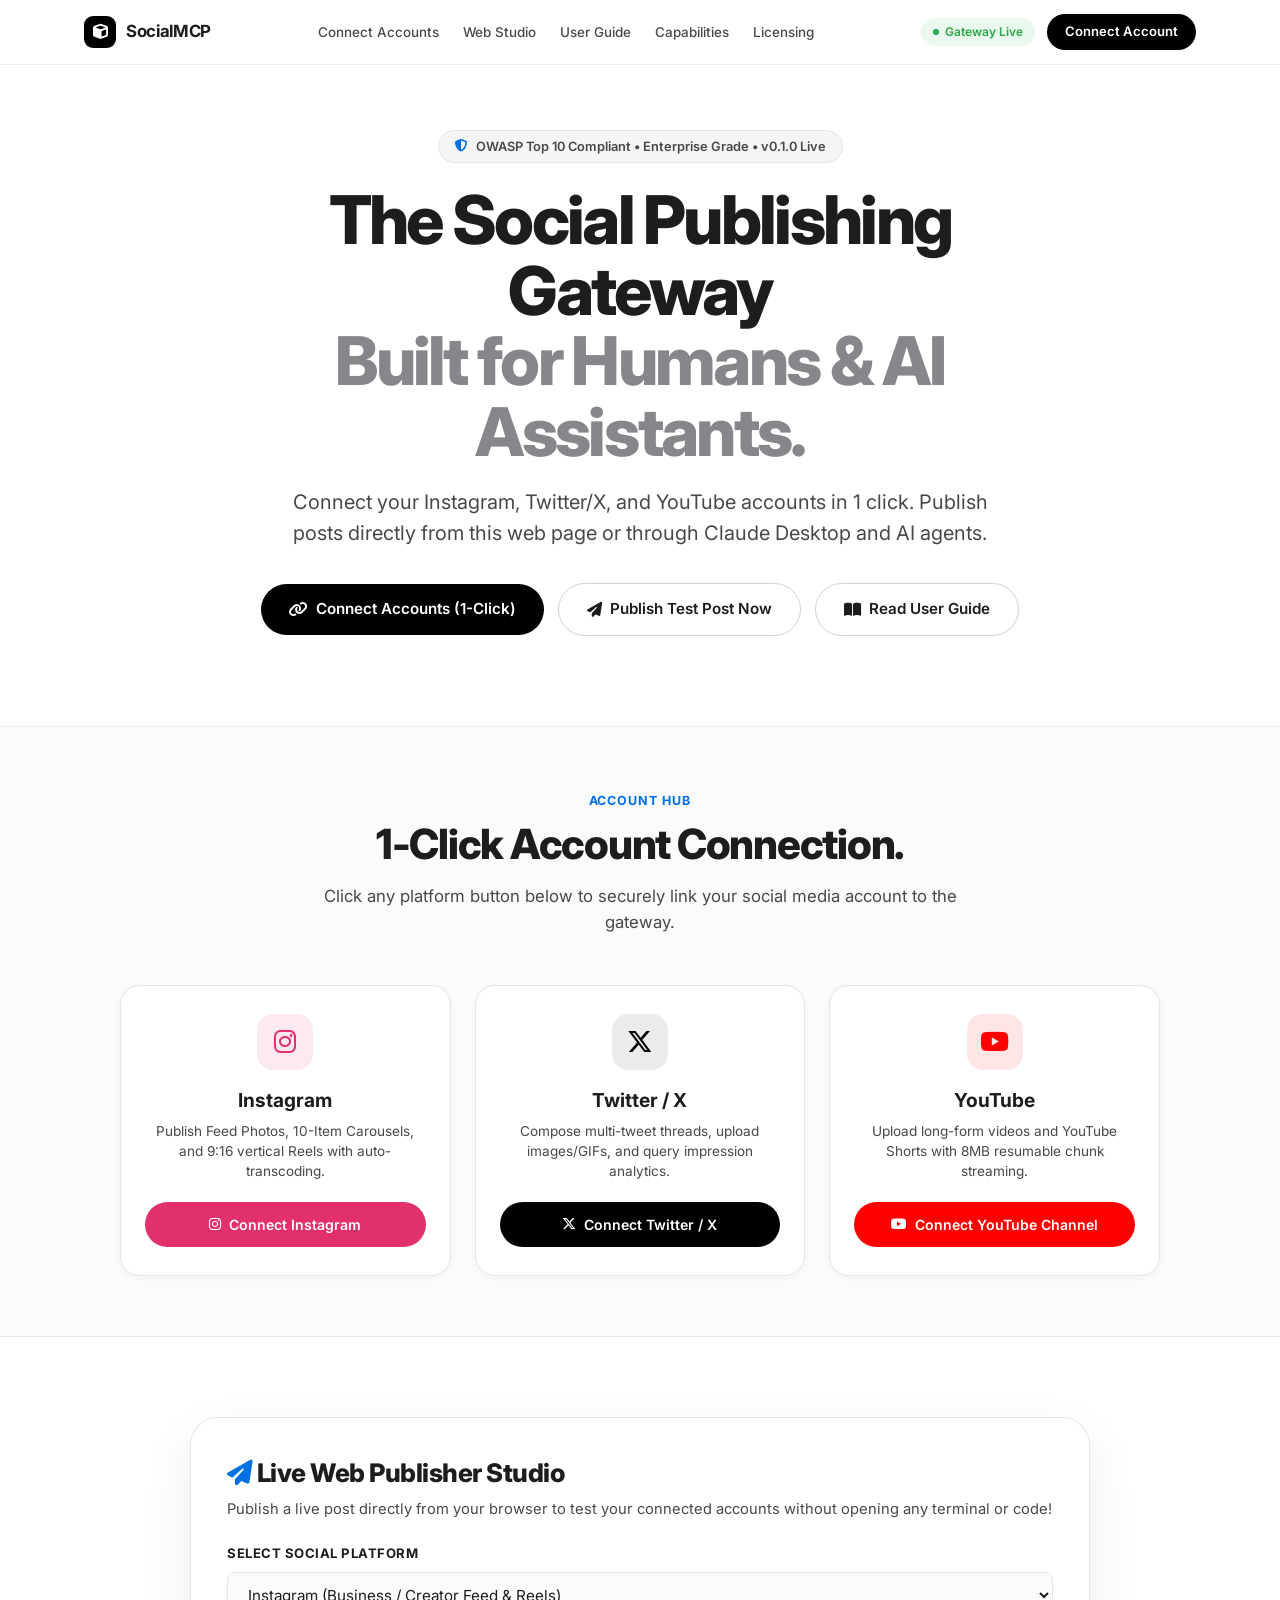
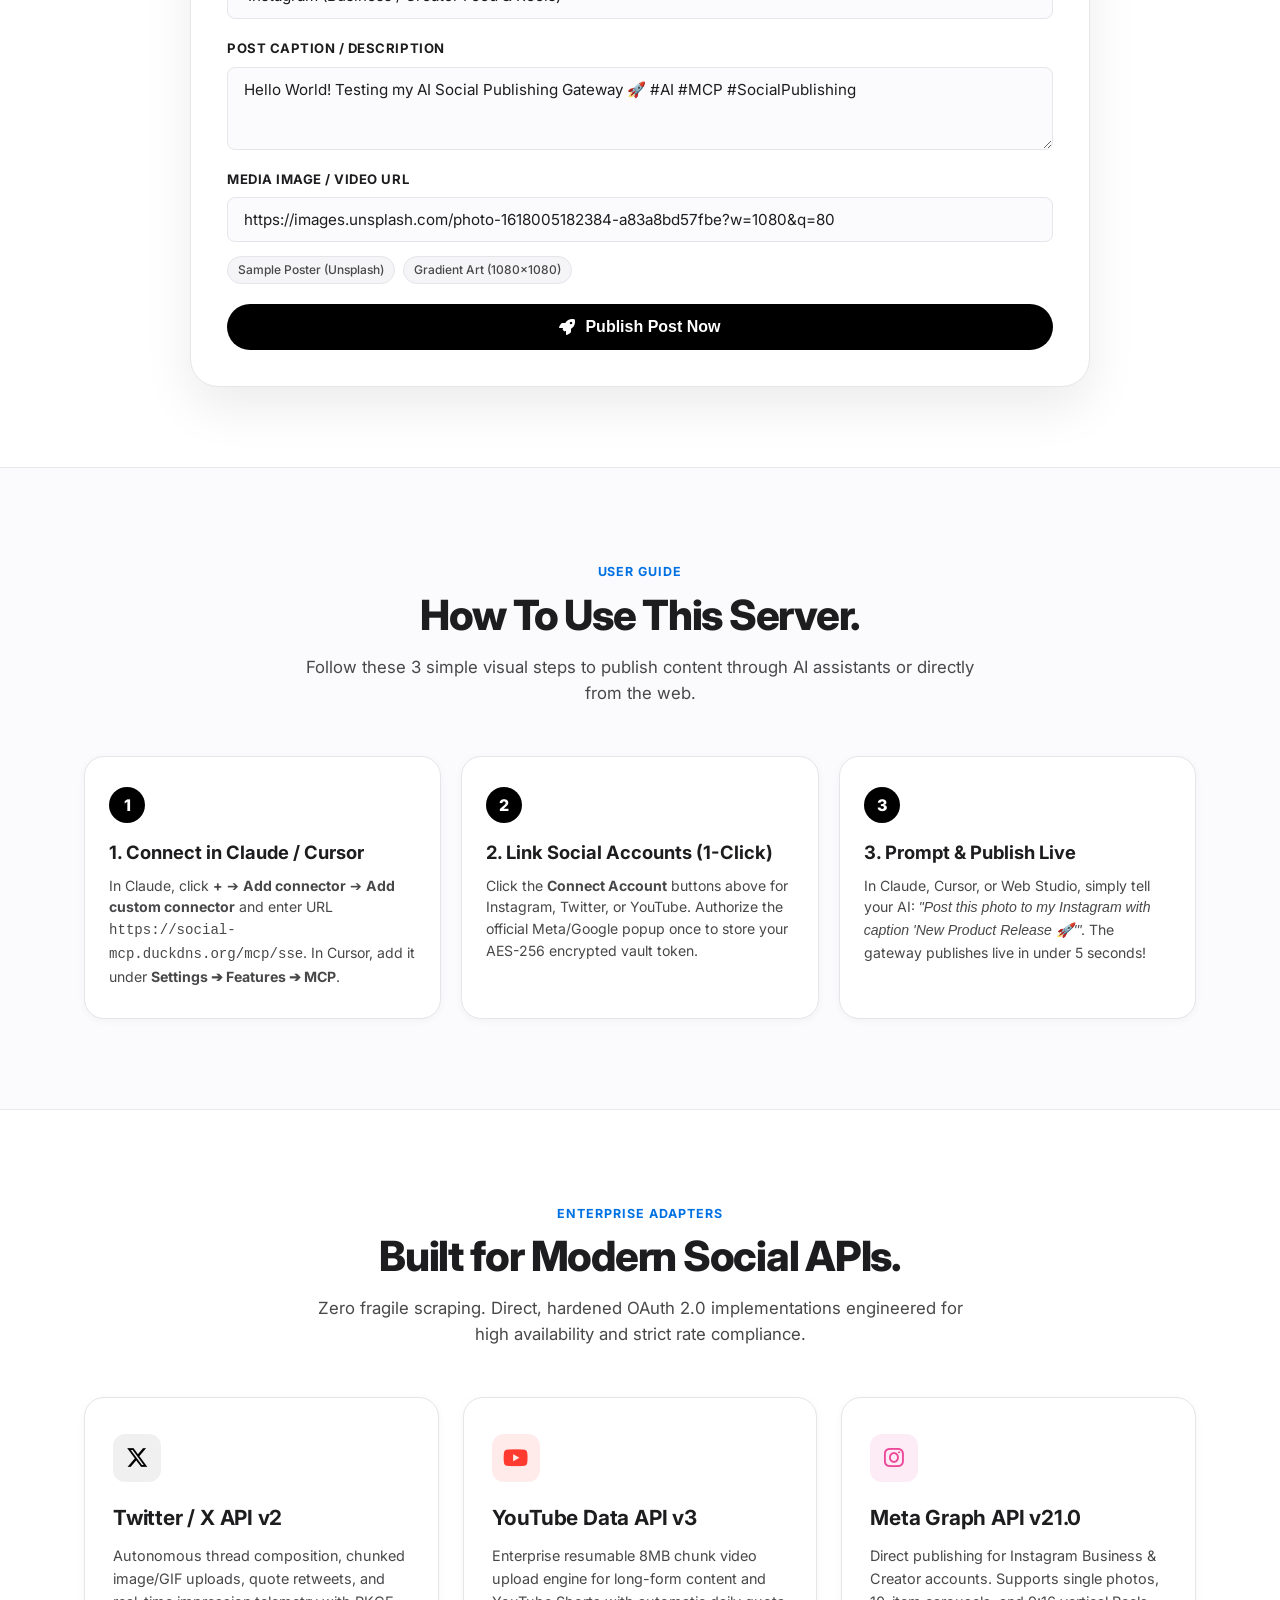
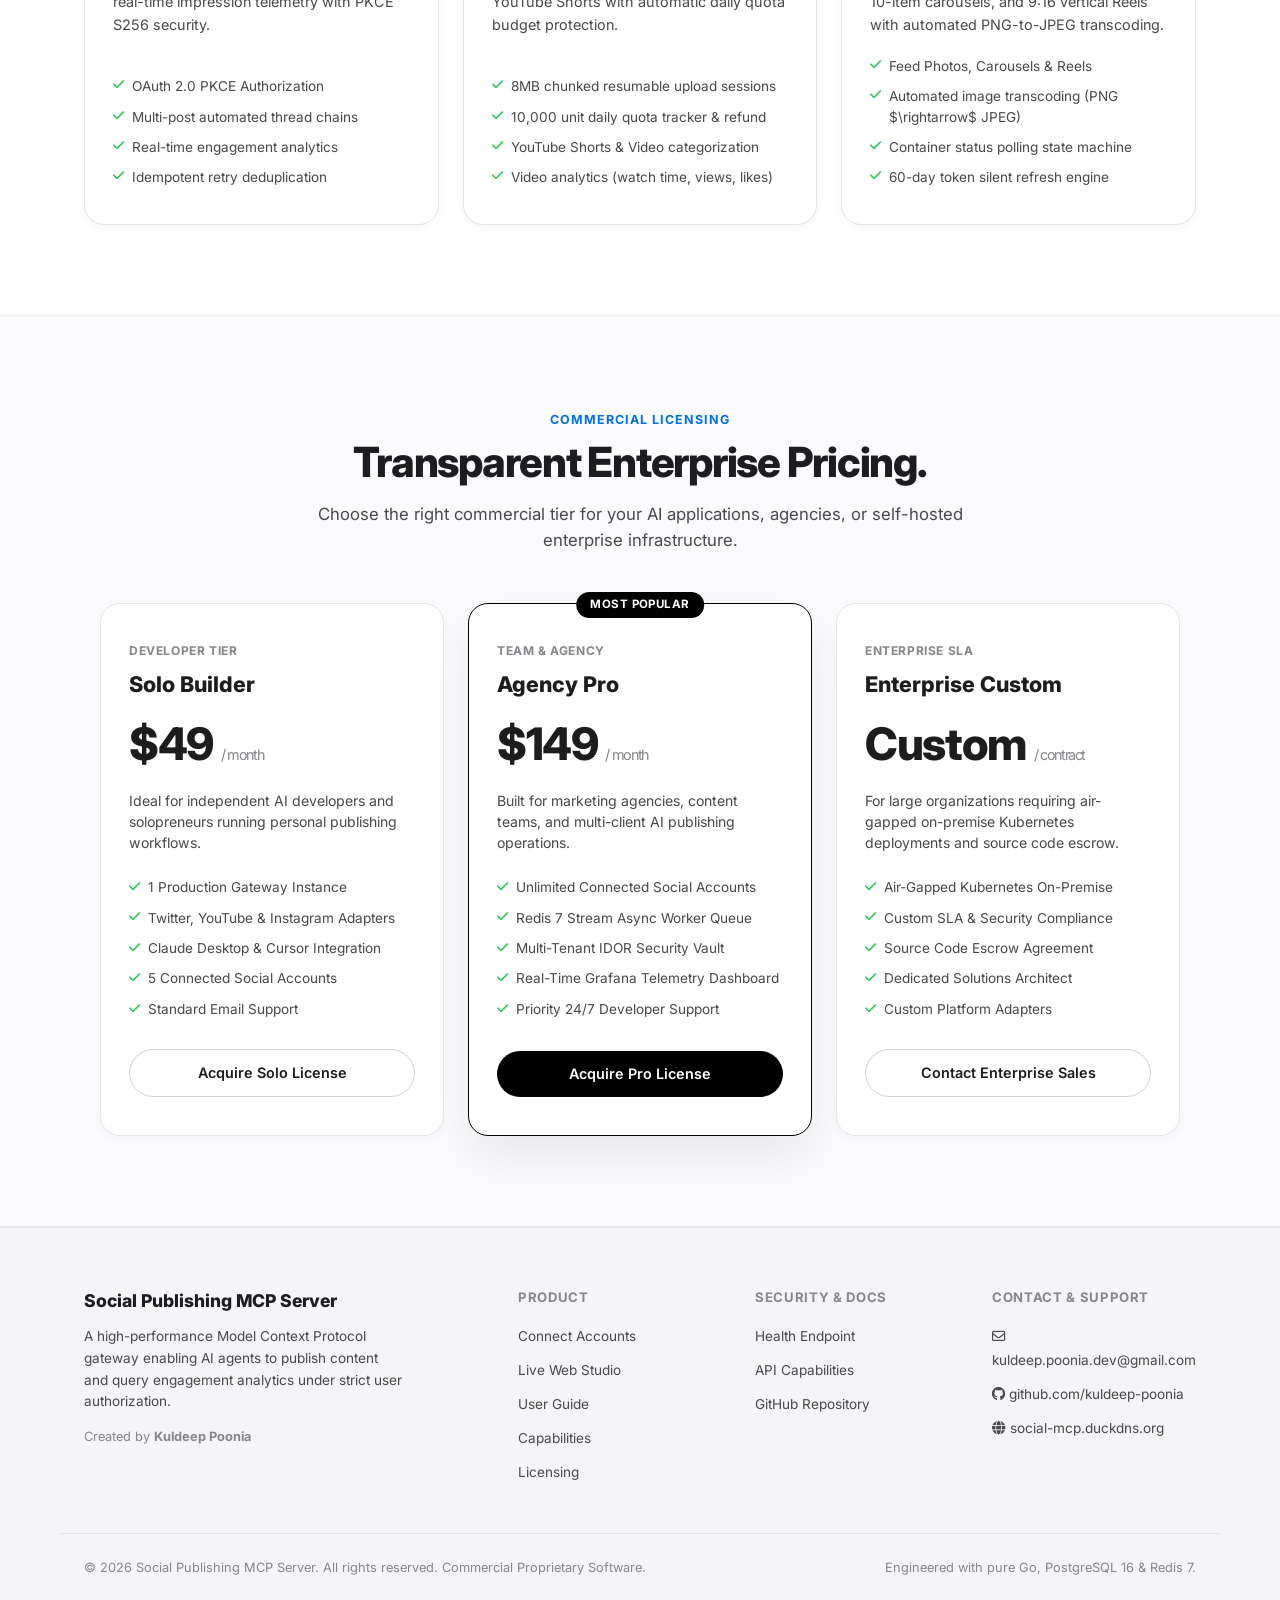
==== commit 445b585c: "fix(build): remove unused import and support ldflags version in main.go; update website user guide" ====
--- a/web/index.html
+++ b/web/index.html
@@ -1082,20 +1082,20 @@
         <div class="guide-steps-grid">
           <div class="step-card-box">
             <div class="step-number">1</div>
-            <h4 class="step-card-title">Connect Account (1-Click)</h4>
-            <p class="step-card-desc">Click the <strong>Connect Account</strong> button above for Instagram, Twitter, or YouTube. Authorize the official popup window once.</p>
+            <h4 class="step-card-title">1. Connect in Claude / Cursor</h4>
+            <p class="step-card-desc">In Claude, click <strong>+</strong> ➔ <strong>Add connector</strong> ➔ <strong>Add custom connector</strong> and enter URL <code>https://social-mcp.duckdns.org/mcp/sse</code>. In Cursor, add it under <strong>Settings ➔ Features ➔ MCP</strong>.</p>
           </div>
 
           <div class="step-card-box">
             <div class="step-number">2</div>
-            <h4 class="step-card-title">Give Prompt to AI</h4>
-            <p class="step-card-desc">In Claude Desktop, Cursor, or Web Studio, simply tell your AI: <em>"Post this photo on my Instagram with a catchy caption."</em></p>
+            <h4 class="step-card-title">2. Link Social Accounts (1-Click)</h4>
+            <p class="step-card-desc">Click the <strong>Connect Account</strong> buttons above for Instagram, Twitter, or YouTube. Authorize the official Meta/Google popup once to store your AES-256 encrypted vault token.</p>
           </div>
 
           <div class="step-card-box">
             <div class="step-number">3</div>
-            <h4 class="step-card-title">Live Publishing</h4>
-            <p class="step-card-desc">The AI automatically stages the media, communicates with Meta/Twitter/YouTube, and publishes live in under 5 seconds!</p>
+            <h4 class="step-card-title">3. Prompt & Publish Live</h4>
+            <p class="step-card-desc">In Claude, Cursor, or Web Studio, simply tell your AI: <em>"Post this photo to my Instagram with caption 'New Product Release 🚀'"</em>. The gateway publishes live in under 5 seconds!</p>
           </div>
         </div>
       </div>
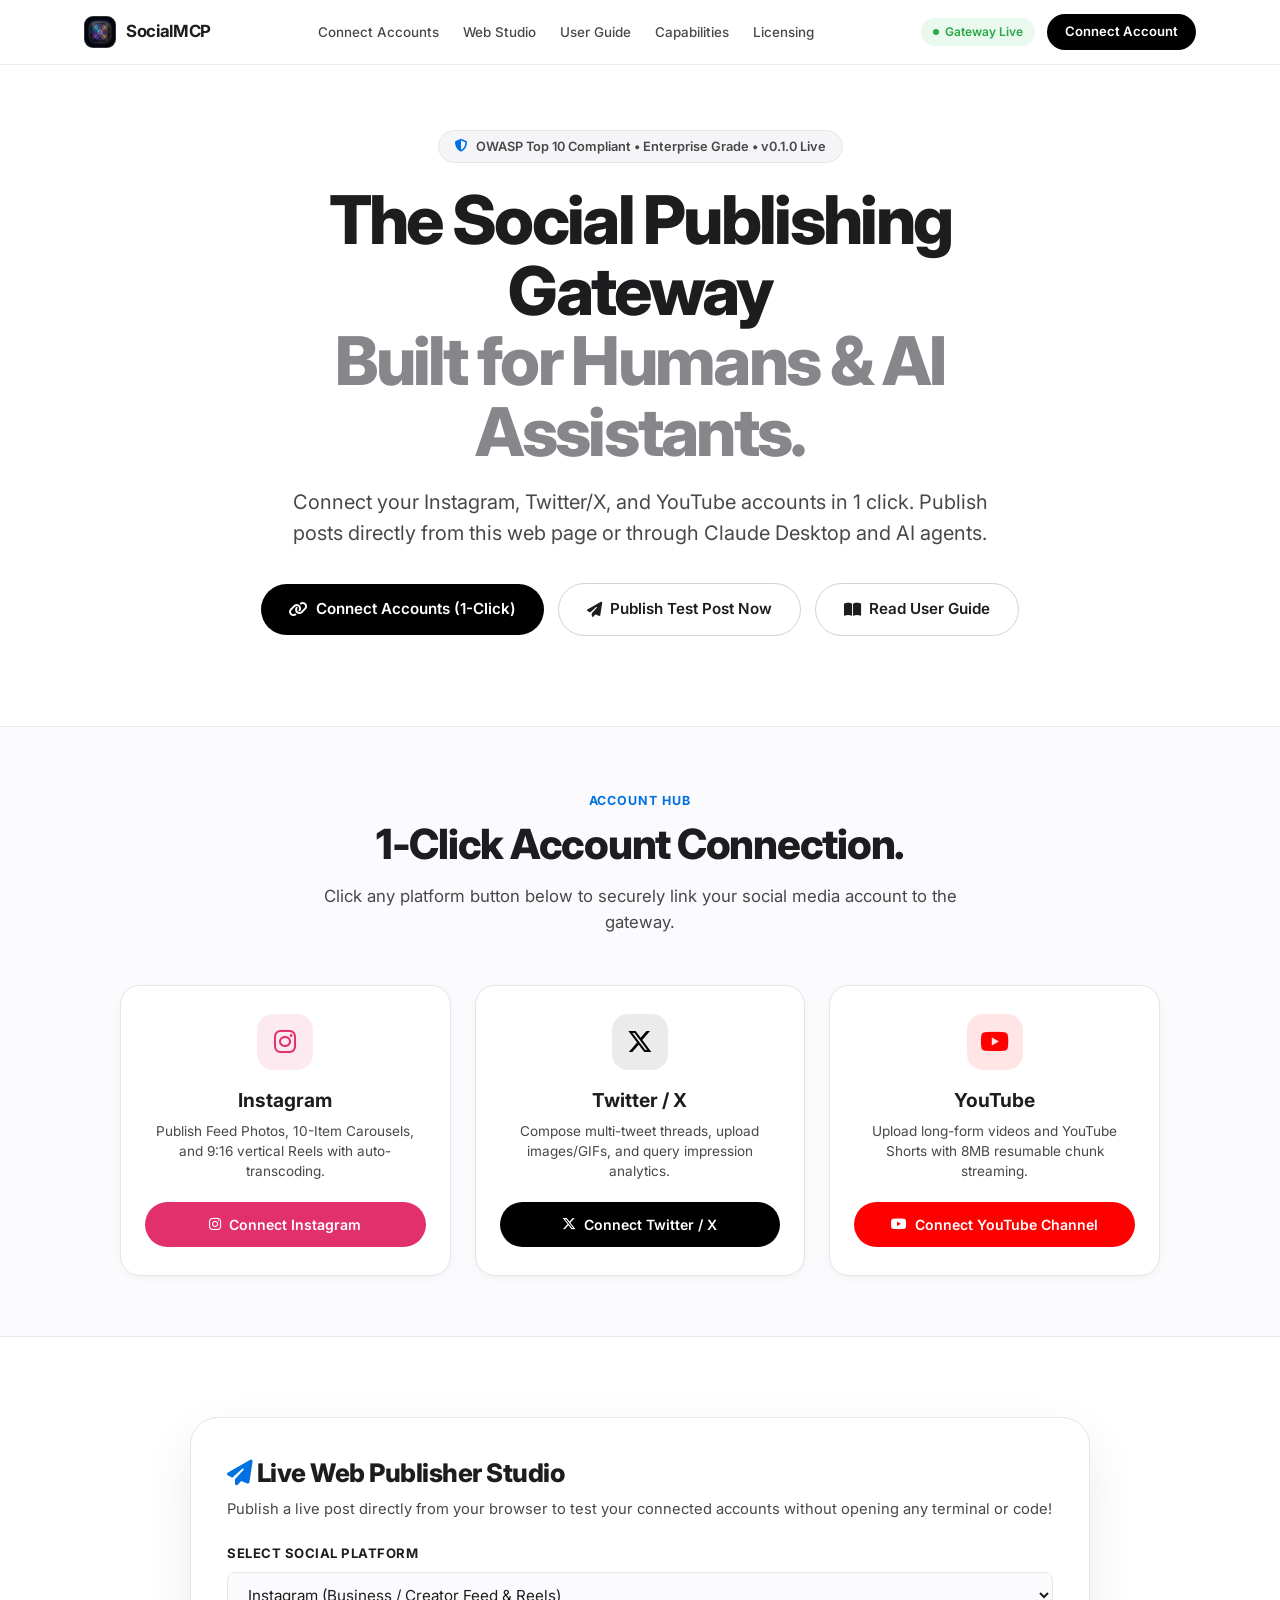
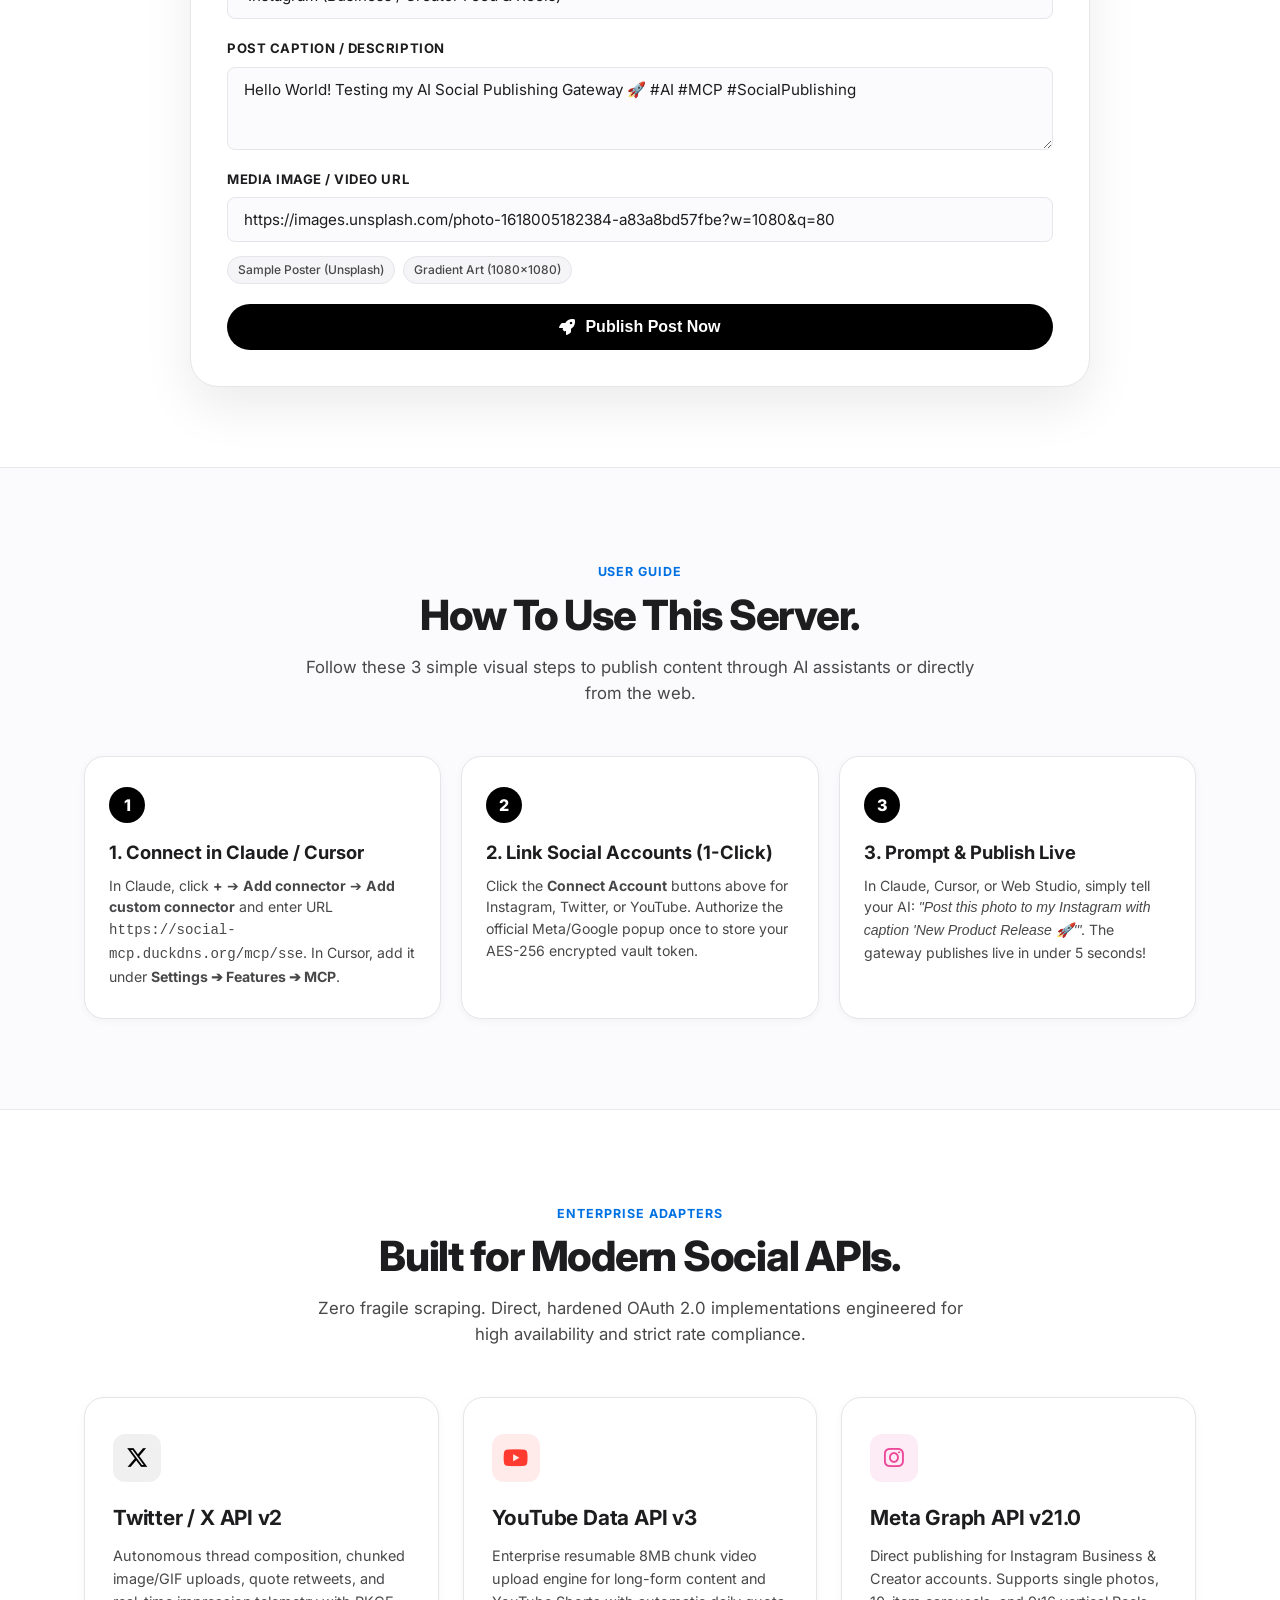
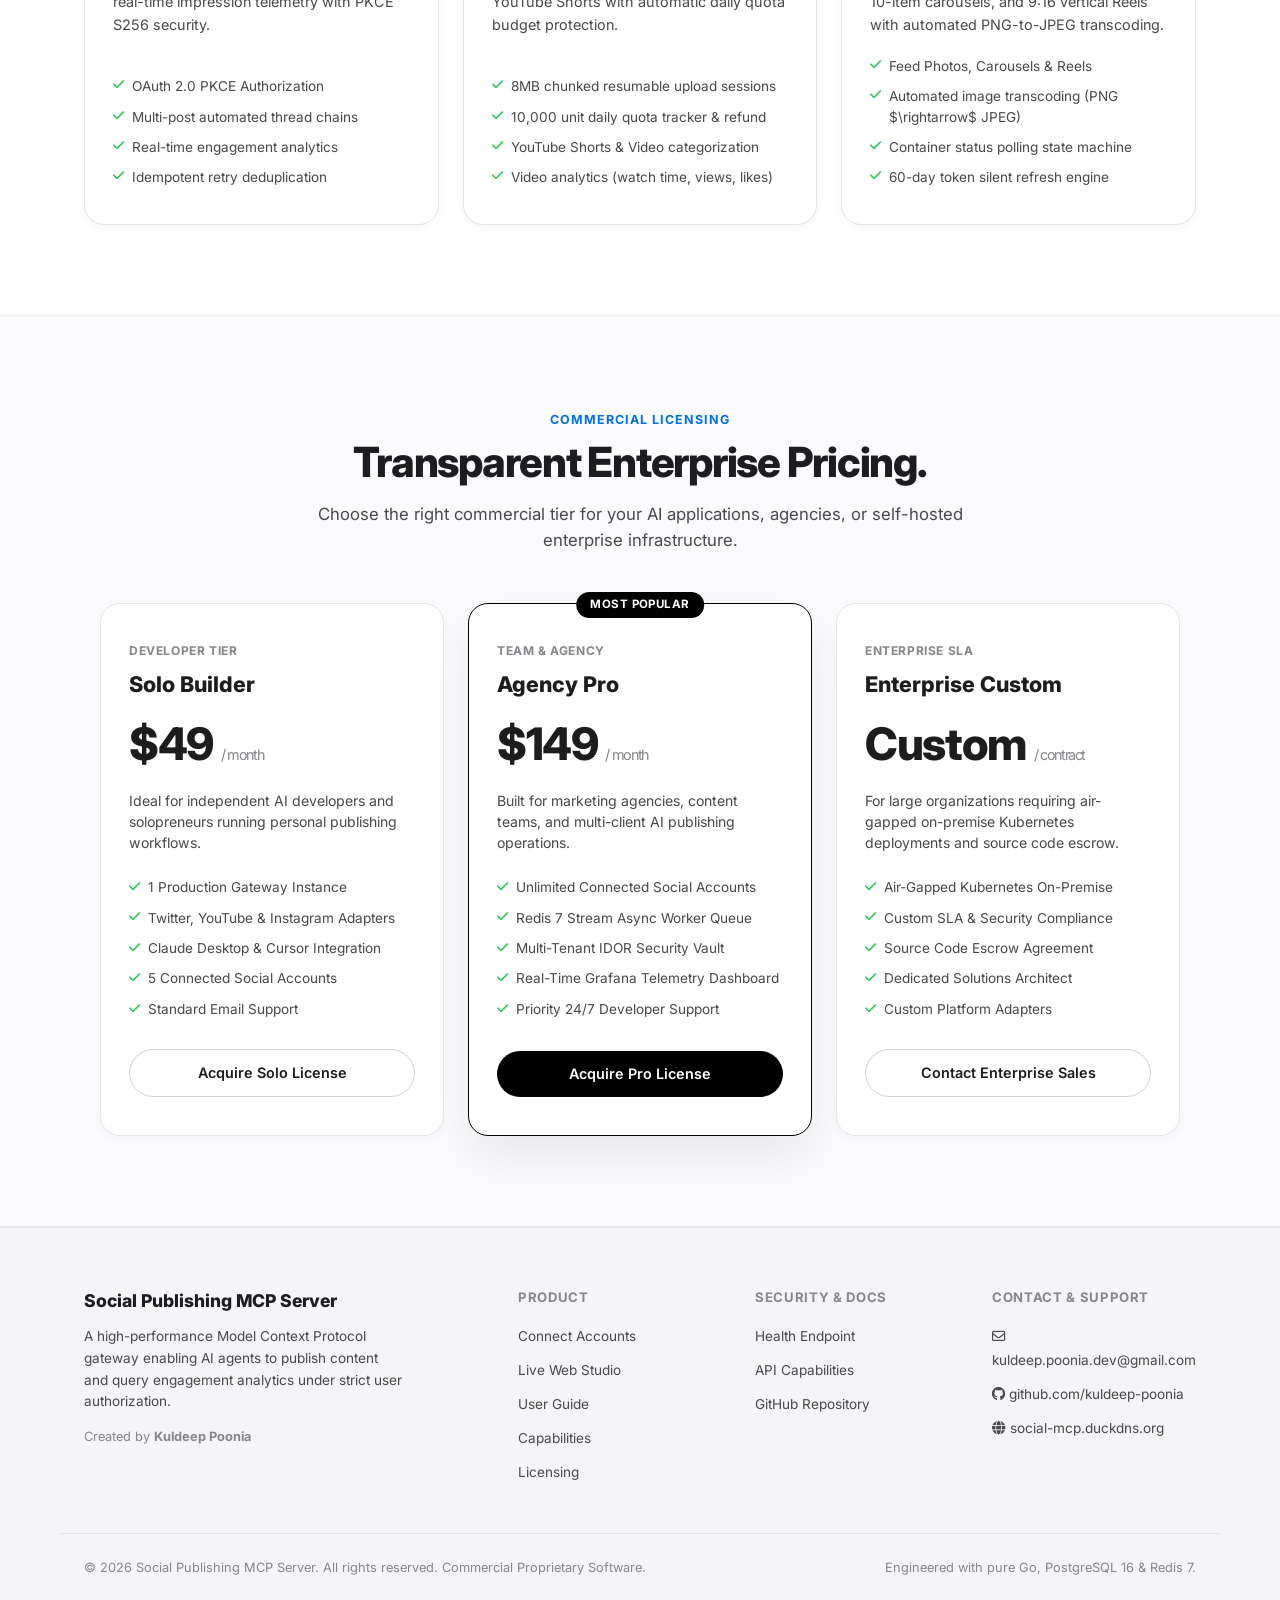
==== commit c54aa75a: "feat(branding): add high-res futuristic Social MCP app logo, vector favicon, and Claude icon metadat" ====
--- a/web/index.html
+++ b/web/index.html
@@ -6,6 +6,14 @@
   <title>Social Publishing & Analytics MCP Server — The Enterprise AI Gateway</title>
   <meta name="description" content="A hardened, commercial Model Context Protocol gateway enabling AI assistants (Claude Desktop, Cursor, ChatGPT) to securely publish content and analyze metrics on Twitter/X, YouTube, and Instagram.">
   <meta name="author" content="Kuldeep Poonia">
+
+  <!-- Favicons and OpenGraph Icons -->
+  <link rel="icon" type="image/svg+xml" href="/favicon.svg">
+  <link rel="icon" type="image/png" href="/favicon.png">
+  <link rel="apple-touch-icon" href="/apple-touch-icon.png">
+  <meta property="og:image" content="https://social-mcp.duckdns.org/logo.png">
+  <meta property="og:title" content="Social Publishing MCP Server">
+  <meta property="og:description" content="Hardened Model Context Protocol gateway for Twitter, YouTube, and Instagram.">
 
   <!-- Google Fonts: Inter Display & JetBrains Mono -->
   <link rel="preconnect" href="https://fonts.googleapis.com">
@@ -922,9 +930,7 @@
   <header class="navbar-wrapper">
     <div class="container navbar">
       <a href="#" class="brand-logo">
-        <div class="logo-mark">
-          <i class="fa-solid fa-cube"></i>
-        </div>
+        <img src="/logo.png" alt="Social MCP Logo" class="logo-mark" style="object-fit: cover; border: 1px solid rgba(255,255,255,0.2);">
         <span>Social<strong>MCP</strong></span>
       </a>
 
